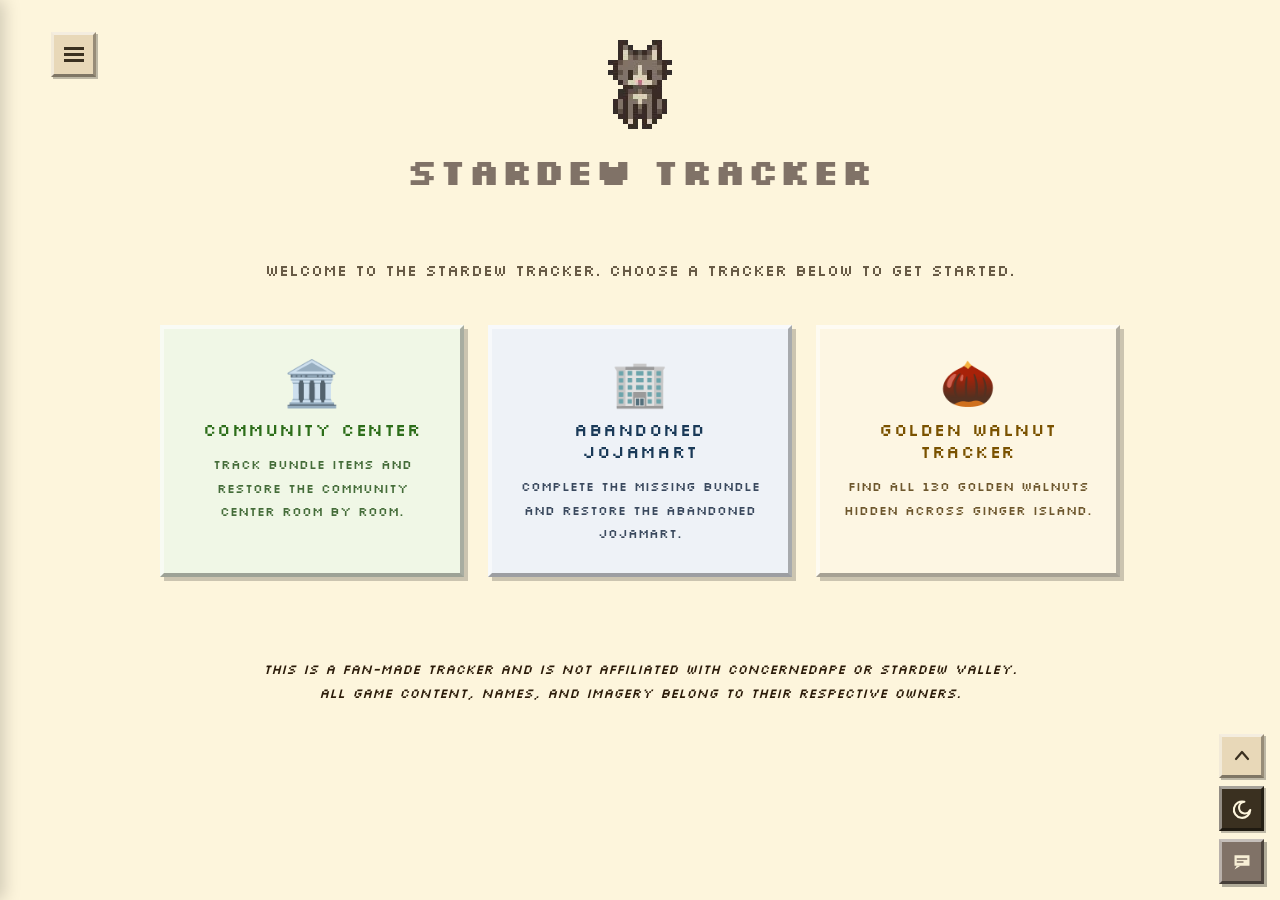
==== index.html @ 1d1f2069 "Add files via upload" ====
<!DOCTYPE html>
<html lang="en">
<head>
  <meta charset="UTF-8">
  <link rel="stylesheet" href="styles.css">
  <meta name="viewport" content="width=device-width, initial-scale=1.0">
  <title>Stardew Valley Community Center Bundle Checklist | Fan-made</title>
  <meta name="description" content="An interactive Stardew Valley Community Center restoration bundle checklist. Check off items, filter by season, search bundles and rooms, and track your progress toward restoring the Community Center. Your progress is automatically saved in your browser so you can pick up right where you left off.">
  <meta name="keywords" content="Stardew Valley, Community Center, bundle tracker, checklist, bundles, items, spring, summer, fall, winter, fishing, crafts, pantry, boiler room, vault, bulletin board">
  <meta name="robots" content="index, follow">
  <meta name="theme-color" content="#fdf5dc">

  <!-- Canonical URL -->
  <link rel="canonical" href="https://stardewtracker.com/">

  <!-- Favicons: ICO for browser tabs, PNG for Google Search -->
  <link rel="icon" type="image/x-icon" href="favicon.ico">
  <link rel="icon" type="image/png" sizes="192x192" href="favicon.png">
  <link rel="apple-touch-icon" sizes="180x180" href="favicon.png">

  <!-- Open Graph -->
  <meta property="og:type" content="website">
  <meta property="og:url" content="https://stardewtracker.com/">
  <meta property="og:site_name" content="Stardew Tracker">
  <meta property="og:locale" content="en_US">
  <meta property="og:title" content="Stardew Valley Community Center Bundle Checklist | Fan-made">
  <meta property="og:description" content="An interactive bundle checklist to help you restore the Community Center in Stardew Valley. Filter by season, search items, and track your progress.">
  <meta property="og:image" content="https://stardewtracker.com/og-image.png">
  <meta property="og:image:type" content="image/png">
  <meta property="og:image:width" content="1200">
  <meta property="og:image:height" content="630">

  <!-- Twitter/X Card -->
  <meta name="twitter:card" content="summary_large_image">
  <meta name="twitter:title" content="Stardew Valley Community Center Bundle Checklist | Fan-made">
  <meta name="twitter:description" content="An interactive bundle checklist to help you restore the Community Center in Stardew Valley. Filter by season, search items, and track your progress.">
  <meta name="twitter:image" content="https://stardewtracker.com/og-image.png">
<link href="https://fonts.googleapis.com/css2?family=Silkscreen:wght@400;700&family=VT323&display=swap" rel="stylesheet">

</head>
<body>

<header>
  <div class="header-top">
    <button id="hamburger-btn" class="hamburger-btn">
      <svg width="20" height="16" viewBox="0 0 20 16" xmlns="http://www.w3.org/2000/svg" shape-rendering="crispEdges" style="position:relative;top:1px;"><rect x="0" y="0" width="20" height="3" fill="currentColor"/><rect x="0" y="6" width="20" height="3" fill="currentColor"/><rect x="0" y="12" width="20" height="3" fill="currentColor"/></svg>
    </button>
  </div>
  <div class="header-emblem"><img src="[data-uri]" alt="Cat" style="width:64px;height:auto;image-rendering:pixelated;"></div>
  <h1>Community Center Restoration Tracker</h1>
</header>

<div id="drawer-overlay" style="display:none;position:fixed;inset:0;background:rgba(0,0,0,0.35);z-index:400;"></div>
<div id="side-drawer" class="side-drawer" style="transform:translateX(-100%);">
  <div class="drawer-header">Trackers</div>
  <nav class="drawer-nav">
    <button class="drawer-nav-btn mode-home"   id="mode-btn-home">🏠 Home</button>
    <button class="drawer-nav-btn mode-cc"     id="mode-btn-cc">Community Center Restoration</button>
    <button class="drawer-nav-btn mode-joja"   id="mode-btn-joja">Abandoned Jojamart</button>
    <button class="drawer-nav-btn mode-walnut" id="mode-btn-walnut">Golden Walnut Tracker</button>
  </nav>
</div>

<div class="sticky-bar">
  <div class="sticky-bar-inner">
    <div class="season-filter-wrap">
      <div class="search-btn-wrap">
        <button class="season-btn search-toggle-btn" id="search-toggle-btn" data-tip="Search (Ctrl + F)"><span style="position:relative;top:1px;">🔍</span></button>
        <div class="search-popup" id="search-popup">
          <div style="position:relative;">
            <input class="search-input" id="search-input" type="text" placeholder="Search" autocomplete="off">
            <button class="search-clear" id="search-clear" data-tip="Esc">X</button>
            <div class="autocomplete-dropdown" id="autocomplete"></div>
          </div>
        </div>
      </div>
      <button class="season-btn spring" data-season="spring" data-tip="Spring"><span style="position:relative;top:1px;">🌸</span></button>
      <button class="season-btn summer" data-season="summer" data-tip="Summer"><span style="position:relative;top:1.5px;">☀️</span></button>
      <button class="season-btn fall"   data-season="fall"   data-tip="Fall"><span style="position:relative;top:1.5px;">🍂</span></button>
      <button class="season-btn winter" data-season="winter" data-tip="Winter"><span style="position:relative;top:2px;">❄️</span></button>
      <button class="season-btn rain"   data-season="rain"   data-tip="Rain Exclusive (Fish)"><span style="position:relative;top:3.5px;">🌧️</span><span style="position:relative;top:0px;">🐟</span></button>
      <button class="season-btn uncollected" data-season="uncollected" id="uncollected-btn" data-tip="Uncollected Items Only"><span style="position:relative;top:2px;">🚫</span></button>
      <div class="walnut-area-filters" id="walnut-area-filters" style="display:none;gap:0.6rem;align-items:center;">
        <button class="season-btn walnut-area-btn" data-area="walnut_general" data-tip="General (All Areas)">G</button>
        <button class="season-btn walnut-area-btn" data-area="walnut_east"    data-tip="Island East">E</button>
        <button class="season-btn walnut-area-btn" data-area="walnut_west"    data-tip="Island West">W</button>
        <button class="season-btn walnut-area-btn" data-area="walnut_north"   data-tip="Island North">N</button>
        <button class="season-btn walnut-area-btn" data-area="walnut_south"   data-tip="Island South">S</button>
      </div>
    </div>
    <div class="progress-inline">
      <span class="progress-text" id="overall-pct">0 / 0 (0%)</span>
      <button class="reset-btn" id="reset-btn"><img src="[data-uri]" style="width:100%;height:100%;object-fit:contain;display:block;image-rendering:pixelated;"></button>
    </div>
  </div>
</div>

<div class="search-results" id="search-results" style="margin-top:3.5rem"></div>

<div class="joja-banner" id="joja-banner"></div>

<div id="home-page" style="display:none; margin-top:3.5rem; padding: 0 0 2rem;">
  <div class="home-intro">Welcome to the Stardew Tracker. Choose a tracker below to get started.</div>
  <div class="home-cards">
    <button class="home-card mode-cc" id="home-btn-cc">
      <div class="home-card-icon">🏛️</div>
      <div class="home-card-title">Community Center</div>
      <div class="home-card-desc">Track bundle items and restore the Community Center room by room.</div>
    </button>
    <button class="home-card mode-joja" id="home-btn-joja">
      <div class="home-card-icon">🏢</div>
      <div class="home-card-title">Abandoned Jojamart</div>
      <div class="home-card-desc">Complete the missing bundle and restore the Abandoned Jojamart.</div>
    </button>
    <button class="home-card mode-walnut" id="home-btn-walnut">
      <div class="home-card-icon">🌰</div>
      <div class="home-card-title">Golden Walnut Tracker</div>
      <div class="home-card-desc">Find all 130 Golden Walnuts hidden across Ginger Island.</div>
    </button>
  </div>
</div>

<div class="rooms-grid" id="rooms-grid" style="margin-top:3.5rem"></div>


<div class="disclaimer" style="text-align:center; margin-top:3rem; padding: 0 1rem 1rem; font-family:'Silkscreen',monospace; font-size:0.85rem; font-style:italic; line-height:1.8;">
  This is a fan-made tracker and is not affiliated with ConcernedApe or Stardew Valley.<br>
  All game content, names, and imagery belong to their respective owners.
</div>

<div class="item-tooltip" id="item-tooltip">
  <div class="tooltip-name" id="tooltip-name"></div>
  <ul class="tooltip-sources" id="tooltip-sources"></ul>
</div>

<div class="item-tooltip" id="reset-tooltip" style="padding: 0.4rem 0.9rem;">
  <span style="font-family:'Silkscreen',monospace; font-size:1.1rem; font-weight:500; color:var(--body-color);">Reset Progress</span>
</div>

<div class="item-tooltip" id="darkmode-tooltip" style="padding: 0.4rem 0.9rem;">
  <span id="darkmode-tooltip-text" style="font-family:'Silkscreen',monospace; font-size:1.1rem; font-weight:500; color:var(--body-color);"></span>
</div>

<div class="item-tooltip" id="scroll-top-tooltip" style="padding: 0.4rem 0.9rem;">
  <span style="font-family:'Silkscreen',monospace; font-size:1.1rem; font-weight:500; color:var(--body-color);">Keyboard Shortcut:<br>Up Arrow</span>
</div>

<!-- Retro confirm modal -->
<div id="reset-modal" style="display:none;position:fixed;inset:0;z-index:1000;background:rgba(0,0,0,0.55);align-items:center;justify-content:center;">
  <div id="reset-modal-box" style="
    background:#fdf5dc;
    border-top:4px solid rgba(255,255,255,0.7);
    border-left:4px solid rgba(255,255,255,0.6);
    border-right:4px solid rgba(0,0,0,0.5);
    border-bottom:4px solid rgba(0,0,0,0.55);
    box-shadow:6px 6px 0 rgba(0,0,0,0.35);
    padding:1.5rem 2.5rem 1.5rem;
    max-width:360px;
    width:90%;
    text-align:center;
  ">
    <div style="font-family:'Silkscreen',monospace;font-size:1.1rem;color:#807267;margin-bottom:1.5rem;line-height:1.8;text-transform:uppercase;font-style:normal;">Reset all progress?<br>This cannot be undone.</div>
    <div style="display:flex;gap:1.5rem;justify-content:center;">
      <button id="reset-confirm-yes" style="
        font-family:'Silkscreen',monospace;font-size:1rem;text-transform:uppercase;
        padding:0.45rem 1.2rem;
        background:#c84040;color:#fff;
        border:none;
        border-top:3px solid rgba(255,255,255,0.5);
        border-left:3px solid rgba(255,255,255,0.4);
        border-right:3px solid rgba(0,0,0,0.4);
        border-bottom:3px solid rgba(0,0,0,0.45);
        box-shadow:2px 2px 0 rgba(0,0,0,0.3);
        cursor:pointer;
      ">YES</button>
      <button id="reset-confirm-no" style="
        font-family:'Silkscreen',monospace;font-size:1rem;text-transform:uppercase;
        padding:0.45rem 1.2rem;
        background:#e8d8b8;color:#807267;
        border:none;
        border-top:3px solid rgba(255,255,255,0.55);
        border-left:3px solid rgba(255,255,255,0.45);
        border-right:3px solid rgba(0,0,0,0.35);
        border-bottom:3px solid rgba(0,0,0,0.4);
        box-shadow:2px 2px 0 rgba(0,0,0,0.25);
        cursor:pointer;
      ">NO</button>
    </div>
  </div>
</div>
<script>
const DATA = [
  {
    id: "crafts", name: "Crafts Room", icon: "🪵", subtitle: "Bridge, Greenhouse & more",
    reward: "Bridge Repair", cssClass: "room-craft",
    bundles: [
      { name: "Spring Foraging Bundle", reward: "Spring Seeds (30)", items: [
        { name: "Daffodil" }, { name: "Dandelion" }, { name: "Leek" }, { name: "Wild Horseradish" }
      ]},
      { name: "Summer Foraging Bundle", reward: "Summer Seeds (30)", items: [
        { name: "Grape" }, { name: "Spice Berry" }, { name: "Sweet Pea" }
      ]},
      { name: "Fall Foraging Bundle", reward: "Fall Seeds (30)", items: [
        { name: "Common Mushroom" }, { name: "Wild Plum" }, { name: "Hazelnut" }, { name: "Blackberry" }
      ]},
      { name: "Winter Foraging Bundle", reward: "Winter Seeds (30)", items: [
        { name: "Winter Root" }, { name: "Crystal Fruit" }, { name: "Snow Yam" }, { name: "Crocus" }
      ]},
      { name: "Construction Bundle", reward: "Charcoal Kiln (1)", items: [
        { name: "Wood ×99" }, { name: "Wood ×99" }, { name: "Stone ×99" }, { name: "Hardwood ×10" }
      ]},
      { name: "Exotic Foraging Bundle", required: 5, reward: "Autumn's Bounty (5)", items: [
        { name: "Coconut" }, { name: "Cactus Fruit" }, { name: "Cave Carrot" },
        { name: "Red Mushroom" }, { name: "Purple Mushroom" }, { name: "Maple Syrup" },
        { name: "Oak Resin" }, { name: "Pine Tar" }, { name: "Morel" }
      ]}
    ]
  },
  {
    id: "pantry", name: "The Pantry", icon: "🌾", subtitle: "Crafts Room rewards unlock",
    reward: "Greenhouse Restored", cssClass: "room-pantry",
    bundles: [
      { name: "Spring Crops Bundle", reward: "Speed-Gro (20)", items: [
        { name: "Parsnip" }, { name: "Green Bean" }, { name: "Cauliflower" }, { name: "Potato" }
      ]},
      { name: "Summer Crops Bundle", reward: "Quality Sprinkler (1)", items: [
        { name: "Tomato" }, { name: "Hot Pepper" }, { name: "Blueberry" }, { name: "Melon" }
      ]},
      { name: "Fall Crops Bundle", reward: "Bee House (1)", items: [
        { name: "Corn" }, { name: "Eggplant" }, { name: "Pumpkin" }, { name: "Yam" }
      ]},
      { name: "Quality Crops Bundle", required: 3, reward: "Preserves Jar (1)", items: [
        { name: "Parsnip (gold quality) ×5" }, { name: "Melon (gold quality) ×5" },
        { name: "Pumpkin (gold quality) ×5" }, { name: "Corn (gold quality) ×5" }
      ]},
      { name: "Animal Bundle", required: 5, reward: "Cheese Press (1)", items: [
        { name: "Large Milk" }, { name: "Large Brown Egg" }, { name: "Large White Egg" },
        { name: "Large Goat Milk" }, { name: "Wool" }, { name: "Duck Egg" }
      ]},
      { name: "Artisan Bundle", required: 6, reward: "Keg (1)", items: [
        { name: "Truffle Oil" }, { name: "Cloth" }, { name: "Goat Cheese" },
        { name: "Cheese" }, { name: "Honey" }, { name: "Jelly" },
        { name: "Apple" }, { name: "Apricot" }, { name: "Orange" },
        { name: "Peach" }, { name: "Pomegranate" }, { name: "Cherry" }
      ]}
    ]
  },
  {
    id: "fish", name: "Fish Tank", icon: "🐟", subtitle: "Repairs & fishing perks",
    reward: "Glittering Boulder Removed", cssClass: "room-fish",
    bundles: [
      { name: "River Fish Bundle", reward: "Deluxe Bait (30)", items: [
        { name: "Sunfish" }, { name: "Catfish" },
        { name: "Shad" }, { name: "Tiger Trout" }
      ]},
      { name: "Lake Fish Bundle", reward: "Dressed Spinner (1)", items: [
        { name: "Largemouth Bass" }, { name: "Carp" }, { name: "Bullhead" }, { name: "Sturgeon" }
      ]},
      { name: "Ocean Fish Bundle", reward: "Warp Totem: Beach (5)", items: [
        { name: "Sardine" }, { name: "Tuna" },
        { name: "Red Snapper" }, { name: "Tilapia" }
      ]},
      { name: "Night Fishing Bundle", reward: "Glow Ring (1)", items: [
        { name: "Walleye" }, { name: "Bream" }, { name: "Eel" }
      ]},
      { name: "Crab Pot Bundle", required: 5, reward: "Crab Pot (3)", items: [
        { name: "Lobster" }, { name: "Crayfish" }, { name: "Crab" },
        { name: "Cockle" }, { name: "Mussel" }, { name: "Shrimp" },
        { name: "Snail" }, { name: "Periwinkle" }, { name: "Oyster" }, { name: "Clam" }
      ]},
      { name: "Specialty Fish Bundle", reward: "Dish O' The Sea (5)", items: [
        { name: "Pufferfish" }, { name: "Ghostfish" }, { name: "Sandfish" }, { name: "Woodskip" }
      ]}
    ]
  },
  {
    id: "boiler", name: "Boiler Room", icon: "🪣", subtitle: "Mine cart & furnace rewards",
    reward: "Minecarts Repaired", cssClass: "room-boiler",
    bundles: [
      { name: "Blacksmith's Bundle", reward: "Furnace (1)", items: [
        { name: "Copper Bar" }, { name: "Iron Bar" }, { name: "Gold Bar" }
      ]},
      { name: "Geologist's Bundle", reward: "Omni Geode (5)", items: [
        { name: "Quartz" }, { name: "Earth Crystal" }, { name: "Frozen Tear" }, { name: "Fire Quartz" }
      ]},
      { name: "Adventurer's Bundle", required: 2, reward: "Small Magnet Ring (1)", items: [
        { name: "Slime ×99" }, { name: "Bat Wing ×10" }, { name: "Solar Essence" }, { name: "Void Essence" }
      ]}
    ]
  },
  {
    id: "bulletin", name: "Bulletin Board", icon: "📋", subtitle: "Friendship & heart events",
    reward: "Friendship +2 Hearts", cssClass: "room-bulletin",
    bundles: [
      { name: "Chef's Bundle", reward: "Pink Cake (3)", items: [
        { name: "Maple Syrup" }, { name: "Fiddlehead Fern" }, { name: "Truffle" },
        { name: "Poppy" }, { name: "Maki Roll" }, { name: "Fried Egg" }
      ]},
      { name: "Dye Bundle", reward: "Seed Maker (1)", items: [
        { name: "Red Mushroom" }, { name: "Sea Urchin" }, { name: "Sunflower" },
        { name: "Duck Feather" }, { name: "Aquamarine" }, { name: "Red Cabbage" }
      ]},
      { name: "Field Research Bundle", reward: "Recycling Machine (1)", items: [
        { name: "Purple Mushroom" }, { name: "Nautilus Shell" }, { name: "Chub" }, { name: "Frozen Geode" }
      ]},
      { name: "Fodder Bundle", reward: "Heater (1)", items: [
        { name: "Wheat ×10" }, { name: "Hay ×10" }, { name: "Apple ×3" }
      ]},
      { name: "Enchanter's Bundle", reward: "Gold Bar (5)", items: [
        { name: "Oak Resin" }, { name: "Wine" }, { name: "Rabbit's Foot" }, { name: "Pomegranate" }
      ]}
    ]
  },
  {
    id: "vault", name: "The Vault", icon: "🔐", subtitle: "Bus to Calico Desert",
    reward: "Bus Repaired", cssClass: "room-vault",
    bundles: [
      { name: "2,500g Bundle", reward: "Chocolate Cake (3)", items: [{ name: "2,500g" }] },
      { name: "5,000g Bundle", reward: "Quality Fertilizer (30)", items: [{ name: "5,000g" }] },
      { name: "10,000g Bundle", reward: "Lightning Rod (1)", items: [{ name: "10,000g" }] },
      { name: "25,000g Bundle", reward: "Crystalarium (1)", items: [{ name: "25,000g" }] }
    ]
  }
];

const JOJA_DATA = [
  {
    id: "joja_missing", name: "The Missing Bundle", icon: "🏭",
    reward: "Movie Theater", cssClass: "room-joja",
    bundles: [
      { name: "The Missing Bundle", reward: "Movie Theater", required: 5, items: [
        { name: "Wine (silver quality+)" },
        { name: "Dinosaur Mayonnaise" },
        { name: "Prismatic Shard" },
        { name: "Ancient Fruit ×5 (gold quality)" },
        { name: "Void Salmon (gold or iridium quality)" },
        { name: "Caviar" }
      ]}
    ]
  }
];

const WALNUT_DATA = [
  {
    id: "walnut_general", name: "General (All Areas)", icon: "🌴", reward: "6 Walnuts", cssClass: "room-walnut",
    bundles: [{ name: "General", reward: "", items: [
      { name: "Take any Golden Coconut you find on Ginger Island to Clint at the Blacksmith. The first one he opens is guaranteed to give you a Golden Walnut ×1",count: 1, img: "generalimages/Walnutclintgoldcoconut.png" },
      { name: "Fishing anywhere on Ginger Island ×5 (15% chance per cast)",count: 5, progress: 0, img: "generalimages/Walnutgingerislandfishing.png" }
    ]}]
  },
  {
    id: "walnut_east", name: "Island East", icon: "🦜", reward: "11 Walnuts", cssClass: "room-walnut",
    bundles: [{ name: "Island East", reward: "", items: [
      { name: "Bush on jungle path to Leo's hut ×1",count: 1, img: "eastimages/Walnuteastislandpath.png" },
      { name: "Place a Banana on the altar by Leo's hut staircase — a gorilla will reward you with 3 walnuts. Banana saplings can be purchased from the Island Trader for 5 Dragon Teeth ×3",count: 3, img: "eastimages/Banana_Shrine.png" },
      { name: "Hit the tree inside Leo's hut with an axe ×1",count: 1, img: "eastimages/Walnuteastleohut.png" },
      { name: "Hidden passage east of Leo's stairs → south of Gem Bird Shrine ×1",count: 1, img: "eastimages/Walnuteasthiddenshrine.png" },
      { name: "Complete the Gem Birds puzzle: on rainy days, a Gem Bird appears in one random region of the island (north, south, east, or west). Approach it to make it fly away and drop a gemstone, then place the gem on a pedestal ×5",count: 5, img: "eastimages/Walnutgembirdshrine.png" }
    ]}]
  },
  {
    id: "walnut_west", name: "Island West", icon: "🏝️", reward: "52 Walnuts", cssClass: "room-walnut",
    bundles: [{ name: "Island West", reward: "", items: [
      { name: "Harvest crops on Ginger Island farm ×5 (5% chance each)",count: 5, progress: 0, img: "westimages/Walnut_Harvest.png" },
      { name: "After repairing the farmhouse, talk to the Gourmand Frog, who asks you to grow a Melon, Wheat, and Garlic in order. Leave each crop unharvested when mature and talk to the frog to collect 5 golden walnuts per crop. Seeds are available at Pierre's General Store: melon (summer), wheat (summer/fall), garlic (spring) ×15",count: 15, progress: 0, step: 5, img: "westimages/Walnutkribbitoutside.png" },
      { name: "Journal Scrap #6 — dig at curved palm tree southeast corner of beach ×1",count: 1, img: "westimages/Walnutlocation_Beach_curve.png" },
      { name: "Mine Mussel Nodes ×5 (10% chance each)",count: 5, progress: 0, img: "westimages/Musselfarming.png" },
      { name: "Walnut inside the shipwreck (southwest beach, hidden path) ×1",count: 1, img: "westimages/Shipwreckindoor.png" },
      { name: "Go to the beach southeast of Birdie's hut. Block three of the four mole holes with placeable objects, then whack the mole with your Axe, Pickaxe, or Watering Can. Alternatively, just use an upgraded Watering Can to hit it without blocking the holes ×1",count: 1, img: "westimages/Whackamole.png" },
      { name: "Dig center of blue starfish triangle on farm beach ×1",count: 1, img: "westimages/Walnutfarmbeachlocation1.png" },
      { name: "Dig center of starfish diamond near tide pools ×1",count: 1, img: "westimages/Walnutlocation4starfish.png" },
      { name: "Dig the X marked in the sand in the tide pools ×1",count: 1, img: "westimages/WalnutlocationX.png" },
      { name: "Dig center of diamond of indents near the ocean ×1",count: 1, img: "westimages/Walnutwestbeachcircle.png" },
      { name: "Behind coconut tree by the pond west of farm ×1",count: 1, img: "westimages/Walnutwestbypond.png" },
      { name: "Complete The Pirate's Wife quest ×5",count: 5, img: "westimages/Walnutquestbirdie.png" },
      { name: "Journal Scrap #4 — dig north of Birdie's hut ×1",count: 1, img: "westimages/Walnutlocation_Birdienorth.png" },
      { name: "Bush bottom-right near cliff, walking up western coast ×1",count: 1, img: "westimages/Walnutoutsideqi.png" },
      { name: "Bush past Qi's Walnut Room through ocean water ×1",count: 1, img: "westimages/Walnutwestpathqiroom.png" },
      { name: "Kill Tiger Slimes in Tiger Slime Grove ×1",count: 1, img: "westimages/Walnutslime_grove.png" },
      { name: "Behind mahogany tree in Tiger Slime Grove ×1",count: 1, img: "westimages/Walnutwesttigergrovehidden.png" },
      { name: "Dig center of circle of grass in Tiger Slime Grove ×1",count: 1, img: "westimages/Walnutwestcircleofgrass.png" },
      { name: "Bush hidden by southern wall, west of farm Parrot Express ×1",count: 1, img: "westimages/Wanutwestexplorehidden.png" },
      { name: "Simon Says puzzle in cave north of Tiger Slime Grove ×3",count: 3, img: "westimages/Walnutroutetosimonsays.png" },
      { name: "Bush at end of cliff path east of Tiger Slime Grove ×1",count: 1, img: "westimages/Walnutwestaroundthecliff.png" },
      { name: "Dig center of diamond-shaped pebbles east of farm Parrot Express ×1",count: 1, img: "westimages/Walnutwestpebblecircle.png" },
      { name: "Bush at end of hidden path east of farm Parrot Express ×1",count: 1, img: "westimages/Walnutwesthiddenpath.png" },
      { name: "Bush south of farm Parrot Express, overlooking farmhouse ×1",count: 1, img: "westimages/Walnutwestoverlookingfarm.png" }
    ]}]
  },
  {
    id: "walnut_north", name: "Island North", icon: "🌋", reward: "49 Walnuts", cssClass: "room-walnut",
    bundles: [{ name: "Island North", reward: "", items: [
      { name: "Dig center of stone circle at North entrance (west) ×1",count: 1, img: "northimages/Walnutnorthcircle1sized.png" },
      { name: "Hidden passage west at North entrance → grove with walnut bush ×1",count: 1, img: "northimages/Walnutnorthhiddengrove.png" },
      { name: "Dig center of circle of flowers NE of North entrance ×1",count: 1, img: "northimages/Walnutnorthflowercircle.png" },
      { name: "Dig center of stone circle in second grassy area (east) ×1",count: 1, img: "northimages/Walnutnorthcircle2.png" },
      { name: "Dig unusual sand texture southeast of Island Field Office ×1",count: 1, img: "northimages/Walnutnorthweirdsoil.png" },
      { name: "Dig center of stone circle up north steps of dig site ×1",count: 1, img: "northimages/WalnutNorthIslandDigsiteRamp.png" },
      { name: "Walnut plant west across bridge from north dig site steps ×1",count: 1, img: "northimages/Walnutdigsiteleft.png" },
      { name: "Hidden passage east of dig site → two walnut plants ×2",count: 2, img: "northimages/Walnutnorthdigsiteright.png" },
      { name: "Island Field Office — complete Large Animal collection ×6", count: 6, img: "northimages/Island_Field_Office.png", subChecks: ["Fossilized Leg ×1", "Fossilized Leg ×1", "Fossilized Ribs ×1", "Fossilized Skull ×1", "Fossilized Spine ×1", "Fossilized Tail ×1"] },
      { name: "Island Field Office — complete Snake collection ×3",count: 3, img: "northimages/Island_Field_Office.png", subChecks: ["Snake Skull ×1", "Snake Vertebrae ×1", "Snake Vertebrae ×1"] },
      { name: "Island Field Office — donate Mummified Frog ×1",count: 1, img: "northimages/Island_Field_Office.png" },
      { name: "Island Field Office — donate Mummified Bat ×1",count: 1, img: "northimages/Island_Field_Office.png" },
      { name: "Island Field Office — Purple Flowers survey (answer: 22) ×1",count: 1, img: "northimages/Island_Field_Office.png" },
      { name: "Island Field Office — Purple Starfish survey (answer: 18) ×1",count: 1, img: "northimages/Island_Field_Office.png" },
      { name: "Walnut plant hidden by tree southeast of Volcano Dungeon entrance ×1",count: 1, img: "northimages/Walnutnorthbehidntreevolcano.png" },
      { name: "Dig sand circled by two bushes and arc of stones east of Volcano ×1",count: 1, img: "northimages/Walnutnorthvolcanonook.png" },
      { name: "Knock walnut from curved tree northeast of Volcano with slingshot ×1",count: 1, img: "northimages/Walnutnorthonatree.png" },
      { name: "Journal Scrap #10 — dig inside loop of curved palm tree southwest of Volcano ×1",count: 1, img: "northimages/Walnutjournal10.png" },
      { name: "Dig center of stone circle at extreme northwest of map ×1",count: 1, img: "northimages/Walnutnorthcircle3.png" },
      { name: "Hidden passage west of volcano northwest → secluded walnut bush ×1",count: 1, img: "northimages/1200px-Walnuttopleftvolcano.png" },
      { name: "At the Volcano Dungeon entrance, use a Watering Can to make a path west, then south to the landing. Exit south into the area with two bushes. ×2",count: 2, img: "northimages/Walnutdownrivervolcano.png" },
      { name: "Volcano Dungeon — breaking rocks ×5",count: 5, progress: 0, img: "northimages/Walnuthuntingmonsters.png" },
      { name: "Volcano Dungeon — killing enemies ×5",count: 5, progress: 0, img: "northimages/Walnuthuntingmonsters.png" },
      { name: "Volcano Dungeon — breaking metal crates ×5",count: 5, progress: 0, img: "northimages/Walnuthuntingmonsters.png" },
      { name: "Volcano Dungeon — open common chest ×1",count: 1, img: "northimages/Walnuthuntingmonsters.png" },
      { name: "Volcano Dungeon — open rare chest ×1",count: 1, img: "northimages/Walnuthuntingmonsters.png" },
      { name: "Walnut plants at Forge entrance & exit ×2",count: 2, img: "northimages/Walnutforge.png" }
    ]}]
  },
  {
    id: "walnut_south", name: "Island South", icon: "🏖️", reward: "12 Walnuts", cssClass: "room-walnut",
    bundles: [{ name: "Island South", reward: "", items: [
      { name: "Hidden passage behind tree at North stairs → upper cliff walnut bush ×1",count: 1, img: "southimages/Walnuthiddennorthsouthpassage.png" },
      { name: "Fish in the starfish-shaped tide pool in Island southeast (first catch) ×1",count: 1, img: "southimages/Walnutstarfishtidepool.png" },
      { name: "Dig center of diamond of yellow starfish in Island southeast ×1",count: 1, img: "southimages/Walnutsouthyellowstarfish.png" },
      { name: "Mermaid Puzzle: Rainy days only. Place flute blocks on the bottom tile of each of the 5 stones, and tune them with 1, 10, 8, 4, and 6 clicks from left to right, then run past them from left to right in sequence to play the song ×5",count: 5, img: "southimages/Ginger_Island_Mermaid.png" },
      { name: "Win darts at Pirate Cove (non-rainy night, after 8pm, even day) ×3",count: 3,progress: 0, img: "southimages/Walnutpiratescovedarts.png" },
      { name: "Dig exposed sand patch among barrels east of water in Pirate Cove ×1",count: 1, img: "southimages/Walnutsouthpiratecove.png" }
    ]}]
  }
];

// ── Mode (CC vs Joja vs Walnut) ─────────────────────────────────────
let currentMode = localStorage.getItem('sdv_mode') || 'home';
function getActiveData() {
  if (currentMode === 'joja') return JOJA_DATA;
  if (currentMode === 'walnut') return WALNUT_DATA;
  return DATA;
}
function saveMode() { localStorage.setItem('sdv_mode', currentMode); }
function stateKey() {
  if (currentMode === 'joja') return 'sdv_joja_state';
  if (currentMode === 'walnut') return 'sdv_walnut_state';
  return 'sdv_cc_state';
}
function loadState() { return JSON.parse(localStorage.getItem(stateKey()) || '{}'); }

// State
let state = loadState();
let filterUncollected = false;
let seasonFilter = null; // null = no filter, or 'spring'/'summer'/'fall'/'winter'
let rainFilter = false;
let walnutAreaFilter = null; // null = show all, or room id like 'walnut_north'

const RAIN_FISH = new Set(["Catfish", "Shad", "Red Snapper", "Walleye", "Eel"]);

const ITEM_SEASONS = {
  "Wild Horseradish": ["spring"],
  "Daffodil": ["spring"],
  "Leek": ["spring"],
  "Dandelion": ["spring"],
  "Grape": ["summer","fall"],
  "Spice Berry": ["summer"],
  "Sweet Pea": ["summer"],
  "Common Mushroom": ["fall"],
  "Wild Plum": ["fall"],
  "Hazelnut": ["fall"],
  "Blackberry": ["fall"],
  "Winter Root": ["winter"],
  "Crystal Fruit": ["winter"],
  "Snow Yam": ["winter"],
  "Crocus": ["winter"],
  "Wood": ["spring","summer","fall","winter"],
  "Stone": ["spring","summer","fall","winter"],
  "Hardwood": ["spring","summer","fall","winter"],
  "Coconut": ["spring","summer","fall","winter"],
  "Cactus Fruit": ["spring","summer","fall","winter"],
  "Cave Carrot": ["spring","summer","fall","winter"],
  "Red Mushroom": ["spring","summer","fall","winter"],
  "Purple Mushroom": ["spring","summer","fall","winter"],
  "Maple Syrup": ["spring","summer","fall","winter"],
  "Oak Resin": ["spring","summer","fall","winter"],
  "Pine Tar": ["spring","summer","fall","winter"],
  "Morel": ["spring"],
  "Parsnip": ["spring"],
  "Green Bean": ["spring"],
  "Cauliflower": ["spring"],
  "Potato": ["spring"],
  "Tomato": ["summer"],
  "Hot Pepper": ["summer"],
  "Blueberry": ["summer"],
  "Melon": ["summer"],
  "Corn": ["summer","fall"],
  "Eggplant": ["fall"],
  "Pumpkin": ["fall"],
  "Yam": ["fall"],
  "Large Milk": ["spring","summer","fall","winter"],
  "Large Brown Egg": ["spring","summer","fall","winter"],
  "Large White Egg": ["spring","summer","fall","winter"],
  "Wool": ["spring","summer","fall","winter"],
  "Duck Egg": ["spring","summer","fall","winter"],
  "Truffle Oil": ["spring","summer","fall","winter"],
  "Cloth": ["spring","summer","fall","winter"],
  "Goat Cheese": ["spring","summer","fall","winter"],
  "Cheese": ["spring","summer","fall","winter"],
  "Honey": ["spring","summer","fall","winter"],
  "Jelly": ["spring","summer","fall","winter"],
  "Apple": ["fall"],
  "Apricot": ["spring"],
  "Orange": ["summer"],
  "Peach": ["summer"],
  "Pomegranate": ["fall"],
  "Cherry": ["spring"],
  "Sunfish": ["spring","summer"],
  "Catfish": ["spring","summer","fall"],
  "Shad": ["spring","summer","fall"],
  "Tiger Trout": ["fall","winter"],
  "Largemouth Bass": ["spring","summer","fall","winter"],
  "Carp": ["spring","summer","fall","winter"],
  "Bullhead": ["spring","summer","fall","winter"],
  "Sturgeon": ["summer","winter"],
  "Sardine": ["spring","fall","winter"],
  "Tuna": ["summer","winter"],
  "Red Snapper": ["summer","fall"],
  "Tilapia": ["summer","fall"],
  "Walleye": ["fall","winter"],
  "Bream": ["spring","summer","fall","winter"],
  "Eel": ["spring","fall"],
  "Lobster": ["spring","summer","fall","winter"],
  "Crayfish": ["spring","summer","fall","winter"],
  "Crab": ["spring","summer","fall","winter"],
  "Cockle": ["spring","summer","fall","winter"],
  "Mussel": ["spring","summer","fall","winter"],
  "Shrimp": ["spring","summer","fall","winter"],
  "Snail": ["spring","summer","fall","winter"],
  "Periwinkle": ["spring","summer","fall","winter"],
  "Oyster": ["spring","summer","fall","winter"],
  "Clam": ["spring","summer","fall","winter"],
  "Pufferfish": ["summer"],
  "Ghostfish": ["spring","summer","fall","winter"],
  "Sandfish": ["spring","summer","fall","winter"],
  "Woodskip": ["spring","summer","fall","winter"],
  "Copper Bar": ["spring","summer","fall","winter"],
  "Iron Bar": ["spring","summer","fall","winter"],
  "Gold Bar": ["spring","summer","fall","winter"],
  "Quartz": ["spring","summer","fall","winter"],
  "Earth Crystal": ["spring","summer","fall","winter"],
  "Frozen Tear": ["spring","summer","fall","winter"],
  "Fire Quartz": ["spring","summer","fall","winter"],
  "Slime": ["spring","summer","fall","winter"],
  "Bat Wing": ["spring","summer","fall","winter"],
  "Solar Essence": ["spring","summer","fall","winter"],
  "Void Essence": ["spring","summer","fall","winter"],
  "Fiddlehead Fern": ["summer"],
  "Poppy": ["summer"],
  "Maki Roll": ["spring","summer","fall","winter"],
  "Fried Egg": ["spring","summer","fall","winter"],
  "Sea Urchin": ["spring","summer","fall","winter"],
  "Sunflower": ["summer","fall"],
  "Duck Feather": ["spring","summer","fall","winter"],
  "Aquamarine": ["spring","summer","fall","winter"],
  "Red Cabbage": ["summer"],
  "Nautilus Shell": ["winter"],
  "Chub": ["spring","summer","fall","winter"],
  "Frozen Geode": ["spring","summer","fall","winter"],
  "Wheat": ["summer","fall"],
  "Hay": ["spring","summer","fall","winter"],
  "Wine": ["spring","summer","fall","winter"],
  "Rabbit's Foot": ["spring","summer","fall","winter"]
};

function save() { localStorage.setItem(stateKey(), JSON.stringify(state)); }

function itemMatchesSeason(itemName) {
  const base = itemName.replace(/\s*\(gold quality\)/i, '').replace(/\s*×\d+$/, '').trim();

  // Rain filter: only show rain-only fish
  if (rainFilter && !RAIN_FISH.has(base)) return false;

  // Season filter
  if (seasonFilter) {
    const seasons = ITEM_SEASONS[base];
    if (seasons && !seasons.includes(seasonFilter)) return false;
  }

  return true;
}

function getKey(roomId, bundleIdx, itemIdx) {
  return `${roomId}_${bundleIdx}_${itemIdx}`;
}

function isChecked(roomId, bundleIdx, itemIdx) {
  return !!state[getKey(roomId, bundleIdx, itemIdx)];
}

function toggle(roomId, bundleIdx, itemIdx) {
  const k = getKey(roomId, bundleIdx, itemIdx);
  state[k] = !state[k];
  save();
  render();
}

function getBundleProgress(room, bundleIdx) {
  const bundle = room.bundles[bundleIdx];
  const items = bundle.items;
  const isWalnut = currentMode === 'walnut';
  let done = 0, total = 0;
  items.forEach((item, i) => {

  const worth = (isWalnut && item.count) ? item.count : 1;
  total += worth;

  if (item.progress !== undefined) {
    const pk = `progress_${room.id}_${bundleIdx}_${i}`;
    const sp = state[pk] !== undefined ? state[pk] : (item.progress || 0);

    // Count actual progress toward totals
    done += Math.min(sp, worth);

  } else {
    const itemDone = isChecked(room.id, bundleIdx, i);
    if (itemDone) done += worth;
  }
});
  const required = bundle.required || total;
  const effectiveDone = Math.min(done, required);
  return { done: effectiveDone, total: required, complete: effectiveDone >= required };
}

function getRoomProgress(room) {
  let done = 0, total = 0;
  let allBundlesComplete = true;
  room.bundles.forEach((_, bi) => {
    const p = getBundleProgress(room, bi);
    done += p.done; total += p.total;
    if (!p.complete) allBundlesComplete = false;
  });
  return { done, total, complete: allBundlesComplete };
}

function getAllProgress() {
  let done = 0, total = 0;
  getActiveData().forEach(room => {
    const p = getRoomProgress(room);
    done += p.done; total += p.total;
  });
  return { done, total };
}

function render() {
  const grid = document.getElementById('rooms-grid');
  grid.innerHTML = '';
  const isJoja   = currentMode === 'joja';
  const isSingle = currentMode === 'joja' || currentMode === 'walnut';

  getActiveData().forEach(room => {
    // When rain filter is on, only show the fish tank (CC mode only)
    if (!isSingle && rainFilter && room.id !== 'fish') return;

    // Walnut area filter
    if (currentMode === 'walnut' && walnutAreaFilter && room.id !== walnutAreaFilter) return;

    const rp = getRoomProgress(room);
    const card = document.createElement('div');
    card.className = `room-card ${room.cssClass}${rp.complete ? ' complete' : ''}`;

    // Reorder bundles: fill left column top-to-bottom, then right column
    const allBundles = room.bundles.map((bundle, bi) => ({ bundle, bi }));
    const mid = Math.ceil(allBundles.length / 2);
    const leftCol = allBundles.slice(0, mid);
    const rightCol = allBundles.slice(mid);
    const reordered = [];
    for (let i = 0; i < mid; i++) {
      if (leftCol[i])  reordered.push(leftCol[i]);
      if (rightCol[i]) reordered.push(rightCol[i]);
    }

    const bundlesHtml = reordered.map(({ bundle, bi }) => {
      const bp = getBundleProgress(room, bi);

      // In filter mode, skip bundles that are already complete
      if (filterUncollected && bp.complete) return '';

      // When rain filter is on, skip bundles with no rain fish
      const RAIN_SKIP_BUNDLES = new Set(["Lake Fish Bundle", "Crab Pot Bundle", "Specialty Fish Bundle"]);
      if (!isSingle && rainFilter && RAIN_SKIP_BUNDLES.has(bundle.name)) return '';

      // Skip bundle if no items match the season filter
      if (!isSingle && seasonFilter && !bundle.items.some(item => itemMatchesSeason(item.name))) return '';

      const bundleRequired = bundle.required || bundle.items.length;
      const bundleDoneCount = bundle.items.filter((item, i) => {
        if (item.progress !== undefined) {
          const pk = `progress_${room.id}_${bi}_${i}`;
          const sp = state[pk] !== undefined ? state[pk] : (item.progress || 0);
          return sp >= item.count;
        }
        return isChecked(room.id, bi, i);
      }).length;
      const bundleSatisfied = bundleDoneCount >= bundleRequired;
      const itemsHtml = bundle.items.map((item, ii) => {
        const progressKey = `progress_${room.id}_${bi}_${ii}`;
        const savedProgress = state[progressKey] !== undefined ? state[progressKey] : (item.progress || 0);
        const checked = item.progress !== undefined ? savedProgress >= item.count : isChecked(room.id, bi, ii);
        if (filterUncollected && checked) return '';
        if (!isSingle && !itemMatchesSeason(item.name)) return '';
        const surplus = !checked && bundleSatisfied;
        const isWalnutMode = currentMode === 'walnut';
        const displayName = isWalnutMode ? item.name.replace(/\s*×\d+[^,)]*$/, '').trim() : item.name;
        const countVal = isWalnutMode && item.count ? item.count : null;

        // Sub-checkboxes (e.g. snake collection)
        let subChecksHtml = '';
        if (isWalnutMode && item.subChecks) {
          subChecksHtml = `<span class="sub-checks-wrap${item.subChecks.length <= 3 ? ' sub-checks-wrap--spacious' : ''}">${item.subChecks.map((label, sci) => {
            const sk = `subchecks_${room.id}_${bi}_${ii}_${sci}`;
            const isSubChecked = !!state[sk];
            return `<label class="sub-check-label" onclick="event.stopPropagation()"><input type="checkbox" class="sub-check-input" data-room="${room.id}" data-bundle="${bi}" data-item="${ii}" data-sci="${sci}" data-sub-key="${sk}"${isSubChecked ? ' checked' : ''}><span class="sub-check-name">${label}</span></label>`;
          }).join('')}</span>`;
        }

        const rightGroup = (subChecksHtml || (isWalnutMode && countVal !== null) || (isWalnutMode && item.progress !== undefined))
          ? `<span class="item-right-group">
              ${subChecksHtml}
              ${isWalnutMode && item.progress !== undefined ? `<span class="walnut-progress-wrap"><button type="button" class="walnut-progress-up" data-progress-key="${progressKey}" data-max="${item.count}" data-step="${item.step || 1}">▲</button><input type="number" class="walnut-progress-input" min="0" max="${item.count}" value="${savedProgress}" data-progress-key="${progressKey}"><button type="button" class="walnut-progress-down" data-progress-key="${progressKey}" data-max="${item.count}" data-step="${item.step || 1}">▼</button></span>` : ''}
              ${isWalnutMode && countVal !== null ? `<span class="walnut-count-badge">×${countVal}</span>` : ''}
            </span>`
          : '';

        return `<div class="item-row${checked ? ' checked' : surplus ? ' surplus' : ''}" data-room="${room.id}" data-bundle="${bi}" data-item="${ii}">
          <div class="item-check">${checked ? 'x' : ''}</div>
          <span class="item-name">${displayName}</span>
          ${item.note ? `<span class="item-note">${item.note}</span>` : ''}
          ${rightGroup}
          ${isWalnutMode && item.img ? `<img class="walnut-img" src="${item.img}" alt="">` : ''}
          ${isWalnutMode && !item.img && item.link ? `<a class="walnut-wiki-link" href="${item.link}" target="_blank" onclick="event.stopPropagation()">📖 wiki</a>` : ''}
        </div>`;
      }).join('');

      // Skip bundle if all visible items have been filtered out
      if (!itemsHtml.trim()) return '';

      const visibleCount = itemsHtml.split('item-row').length - 1;
      const isTwoCol = !isSingle && bundle.items.length > 4;
      const colClass = isTwoCol ? 'two-col' : 'one-col';
      const rowStyle = isTwoCol ? ` style="grid-template-rows: repeat(${Math.ceil(visibleCount / 2)}, auto);"` : '';
      return `<div class="bundle${bp.complete ? ' complete' : ''}">
        ${isSingle ? '' : `<div class="bundle-header">
          <span class="bundle-name">${bundle.name}</span>
          <span class="bundle-progress">${bp.done}/${bp.total}</span>
        </div>`}
        ${(!isSingle && bundle.reward) ? `<div class="bundle-reward-row"><span class="bundle-reward">🎁 ${bundle.reward}</span></div>` : ''}
        <div class="bundle-items ${colClass}"${rowStyle}>${itemsHtml}</div>
      </div>`;
    }).join('');

    const bundlesRendered = bundlesHtml.trim();
    if (filterUncollected && !bundlesRendered) return;

    card.innerHTML = `
      <div class="room-header">
        <div class="room-title-wrap">
          <div class="room-name">${room.name}</div>
          ${currentMode !== 'walnut' ? `<div class="room-reward">🎁 ${room.reward}</div>` : ''}
        </div>
        <div class="room-count">${rp.done}/${rp.total}</div>
        <div class="complete-badge" style="font-size:1.4rem;">✅</div>
      </div>
      <div class="bundles-list">${bundlesRendered}</div>
    `;

    grid.appendChild(card);
  });

  // Events
  grid.querySelectorAll('.item-row:not(.surplus)').forEach(row => {
    row.addEventListener('click', () => {
      const bi = parseInt(row.dataset.bundle);
      const ii = parseInt(row.dataset.item);
      const room = getActiveData().find(r => r.id === row.dataset.room);
      const item = room && room.bundles[bi] && room.bundles[bi].items[ii];
      if (item && item.progress !== undefined) return;
      if (item && item.subChecks) return;
      toggle(row.dataset.room, bi, ii);
    });
  });

  grid.querySelectorAll('.walnut-progress-input').forEach(input => {
    input.addEventListener('click', e => e.stopPropagation());
    input.addEventListener('input', () => {
      const key = input.dataset.progressKey;
      let val = parseInt(input.value);
      if (isNaN(val)) val = 0;
      const max = parseInt(input.max);
      if (val < 0) val = 0;
      if (val > max) val = max;
      state[key] = val;

      const row = input.closest('.item-row');
      const roomId = row.dataset.room;
      const bundleIdx = parseInt(row.dataset.bundle);
      const itemIdx = parseInt(row.dataset.item);
      const checkKey = getKey(roomId, bundleIdx, itemIdx);

      if (val >= max && !state[checkKey]) {
        state[checkKey] = true;
      }

      save();
      render();
    });
  });

  grid.querySelectorAll('.walnut-progress-up, .walnut-progress-down').forEach(btn => {
    btn.addEventListener('mousedown', e => {
      e.preventDefault();
      const wrap = btn.closest('.walnut-progress-wrap');
      const input = wrap.querySelector('.walnut-progress-input');
      let val = parseInt(input.value) || 0;
      const max = parseInt(btn.dataset.max);
      const step = parseInt(btn.dataset.step) || 1;
      if (btn.classList.contains('walnut-progress-up')) {
        val = Math.min(val + step, max);
      } else {
        val = Math.max(val - step, 0);
      }
      input.value = val;
      input.dispatchEvent(new Event('input'));
    });
  });

  // Sub-checkboxes (snake collection etc.)
  grid.querySelectorAll('.sub-check-input').forEach(checkbox => {
    checkbox.addEventListener('change', e => {
      e.stopPropagation();
      const sk = checkbox.dataset.subKey;
      state[sk] = checkbox.checked;

      // Check if all sub-checks for this item are now checked
      const roomId = checkbox.dataset.room;
      const bi = parseInt(checkbox.dataset.bundle);
      const ii = parseInt(checkbox.dataset.item);
      const room = getActiveData().find(r => r.id === roomId);
      const item = room && room.bundles[bi] && room.bundles[bi].items[ii];
      if (item && item.subChecks) {
        const allDone = item.subChecks.every((_, sci) => {
          const k = `subchecks_${roomId}_${bi}_${ii}_${sci}`;
          return !!state[k];
        });
        const mainKey = getKey(roomId, bi, ii);
        if (allDone && !state[mainKey]) {
          state[mainKey] = true;
        } else if (!allDone && state[mainKey]) {
          state[mainKey] = false;
        }
      }

      save();
      render();
    });
  });

  // Progress bar
  const { done, total } = getAllProgress();
  const pct = Math.round((done / total) * 100);
  document.getElementById('overall-pct').textContent = `${done} / ${total} (${pct}%)`;
}

// ── Search ──────────────────────────────────────────────
const searchInput    = document.getElementById('search-input');
const searchClear    = document.getElementById('search-clear');
const autocompleteEl = document.getElementById('autocomplete');
const searchResults  = document.getElementById('search-results');
const roomsGrid      = document.getElementById('rooms-grid');
const searchToggleBtn = document.getElementById('search-toggle-btn');
const searchPopup    = document.getElementById('search-popup');

function openSearch() {
  searchPopup.classList.add('open');
  searchToggleBtn.classList.add('active');
  setTimeout(() => { searchInput.focus(); searchInput.select(); }, 0);
}

function closeSearch() {
  searchPopup.classList.remove('open');
  searchToggleBtn.classList.remove('active');
  autocompleteEl.style.display = 'none';
}

searchToggleBtn.addEventListener('click', () => {
  if (searchPopup.classList.contains('open')) {
    closeSearch();
  } else {
    openSearch();
  }
});

// Close popup when clicking outside
document.addEventListener('mousedown', e => {
  if (!searchPopup.contains(e.target) && e.target !== searchToggleBtn) {
    if (!searchInput.value.trim()) {
      closeSearch();
    } else {
      autocompleteEl.style.display = 'none';
    }
  }
});

// Build flat list of all item names for autocomplete
function getAllItemNames() {
  const names = new Set();
  getActiveData().forEach(room => {
    names.add(room.name);
    room.bundles.forEach(bundle => {
      names.add(bundle.name);
      bundle.items.forEach(item => names.add(item.name));
    });
  });
  return [...names];
}

function highlightMatch(text, query) {
  const idx = text.toLowerCase().indexOf(query.toLowerCase());
  if (idx === -1) return text;
  return text.slice(0, idx) + '<em>' + text.slice(idx, idx + query.length) + '</em>' + text.slice(idx + query.length);
}

const ROOM_COLORS = {
  // Room names
  'Crafts Room':    { bg: 'var(--craft-header)',    color: 'var(--craft-title)' },
  'The Pantry':     { bg: 'var(--pantry-header)',   color: 'var(--pantry-title)' },
  'Fish Tank':      { bg: 'var(--fish-header)',     color: 'var(--fish-title)' },
  'Boiler Room':    { bg: 'var(--boiler-header)',   color: 'var(--boiler-title)' },
  'Bulletin Board': { bg: 'var(--bulletin-header)', color: 'var(--bulletin-title)' },
  'The Vault':      { bg: 'var(--vault-header)',    color: 'var(--vault-title)' },
  // Crafts Room bundles
  'Spring Foraging Bundle':  { bg: 'var(--craft-header)', color: 'var(--craft-title)' },
  'Summer Foraging Bundle':  { bg: 'var(--craft-header)', color: 'var(--craft-title)' },
  'Fall Foraging Bundle':    { bg: 'var(--craft-header)', color: 'var(--craft-title)' },
  'Winter Foraging Bundle':  { bg: 'var(--craft-header)', color: 'var(--craft-title)' },
  'Construction Bundle':     { bg: 'var(--craft-header)', color: 'var(--craft-title)' },
  'Exotic Foraging Bundle':  { bg: 'var(--craft-header)', color: 'var(--craft-title)' },
  // Pantry bundles
  'Spring Crops Bundle':     { bg: 'var(--pantry-header)', color: 'var(--pantry-title)' },
  'Summer Crops Bundle':     { bg: 'var(--pantry-header)', color: 'var(--pantry-title)' },
  'Fall Crops Bundle':       { bg: 'var(--pantry-header)', color: 'var(--pantry-title)' },
  'Quality Crops Bundle':    { bg: 'var(--pantry-header)', color: 'var(--pantry-title)' },
  'Animal Bundle':           { bg: 'var(--pantry-header)', color: 'var(--pantry-title)' },
  'Artisan Bundle':          { bg: 'var(--pantry-header)', color: 'var(--pantry-title)' },
  // Fish Tank bundles
  'River Fish Bundle':       { bg: 'var(--fish-header)', color: 'var(--fish-title)' },
  'Lake Fish Bundle':        { bg: 'var(--fish-header)', color: 'var(--fish-title)' },
  'Ocean Fish Bundle':       { bg: 'var(--fish-header)', color: 'var(--fish-title)' },
  'Night Fishing Bundle':    { bg: 'var(--fish-header)', color: 'var(--fish-title)' },
  'Crab Pot Bundle':         { bg: 'var(--fish-header)', color: 'var(--fish-title)' },
  'Specialty Fish Bundle':   { bg: 'var(--fish-header)', color: 'var(--fish-title)' },
  // Boiler Room bundles
  "Blacksmith's Bundle":     { bg: 'var(--boiler-header)', color: 'var(--boiler-title)' },
  "Geologist's Bundle":      { bg: 'var(--boiler-header)', color: 'var(--boiler-title)' },
  "Adventurer's Bundle":     { bg: 'var(--boiler-header)', color: 'var(--boiler-title)' },
  // Bulletin Board bundles
  "Chef's Bundle":           { bg: 'var(--bulletin-header)', color: 'var(--bulletin-title)' },
  'Dye Bundle':              { bg: 'var(--bulletin-header)', color: 'var(--bulletin-title)' },
  'Field Research Bundle':   { bg: 'var(--bulletin-header)', color: 'var(--bulletin-title)' },
  'Fodder Bundle':           { bg: 'var(--bulletin-header)', color: 'var(--bulletin-title)' },
  "Enchanter's Bundle":      { bg: 'var(--bulletin-header)', color: 'var(--bulletin-title)' },
  // Vault bundles
  '2,500g Bundle':           { bg: 'var(--vault-header)', color: 'var(--vault-title)' },
  '5,000g Bundle':           { bg: 'var(--vault-header)', color: 'var(--vault-title)' },
  '10,000g Bundle':          { bg: 'var(--vault-header)', color: 'var(--vault-title)' },
  '25,000g Bundle':          { bg: 'var(--vault-header)', color: 'var(--vault-title)' },
};

let autocompleteIndex = 0;

function setAutocompleteActive(idx) {
  const items = autocompleteEl.querySelectorAll('.autocomplete-item');
  items.forEach((el, i) => el.classList.toggle('active', i === idx));
  autocompleteIndex = idx;
}

function showAutocomplete(query) {
  if (!query || query.length < 2) { autocompleteEl.style.display = 'none'; return; }
  const all = getAllItemNames();
  const matches = all.filter(n => n.toLowerCase().includes(query.toLowerCase())).slice(0, 8);
  if (!matches.length) { autocompleteEl.style.display = 'none'; return; }
  autocompleteEl.innerHTML = matches.map(m => {
    const roomColor = ROOM_COLORS[m];
    const style = roomColor
      ? `style="background:${roomColor.bg};color:${roomColor.color};font-weight:bold;"`
      : '';
    return `<div class="autocomplete-item" data-value="${m}" ${style}>${highlightMatch(m, query)}</div>`;
  }).join('');
  autocompleteEl.style.display = 'block';
  // Always highlight first item by default
  setAutocompleteActive(0);
  autocompleteEl.querySelectorAll('.autocomplete-item').forEach((el, i) => {
    el.addEventListener('mouseover', () => setAutocompleteActive(i));
    el.addEventListener('mousedown', e => {
      e.preventDefault();
      searchInput.value = el.dataset.value;
      searchInput.select();
      autocompleteEl.style.display = 'none';
      doSearch(el.dataset.value);
    });
  });
}

function doSearch(query) {
  const q = query.trim().toLowerCase();
  searchClear.style.display = q ? 'block' : 'none';

  if (!q) {
    searchResults.style.display = 'none';
    roomsGrid.style.display = 'flex';
    return;
  }

  roomsGrid.style.display = 'none';
  searchResults.style.display = 'flex';

  const groups = [];
  const isJoja   = currentMode === 'joja';
  const isSingle = currentMode === 'joja' || currentMode === 'walnut';

  getActiveData().forEach(room => {
    if (!isSingle && rainFilter && room.id !== 'fish') return;
    const roomMatches = room.name.toLowerCase().includes(q);
    room.bundles.forEach((bundle, bi) => {
      const bundleMatches = bundle.name.toLowerCase().includes(q);
      const matchingItems = bundle.items.filter(item => item.name.toLowerCase().includes(q));

      // Include group if room name, bundle name, or any item matches
      if (roomMatches || bundleMatches || matchingItems.length > 0) {
        // If room or bundle name matches, show all items; else only matching items
        const itemsToShow = (roomMatches || bundleMatches) ? bundle.items.map((item, ii) => ({ item, ii }))
          : matchingItems.map(item => ({ item, ii: bundle.items.indexOf(item) }));

        groups.push({ room, bundle, bi, items: itemsToShow });
      }
    });
  });

  if (!groups.length) {
    searchResults.innerHTML = `<div class="no-results">No items found for "<em style="color:var(--gold)">${query}</em>"</div>`;
    return;
  }

  // Group by room
  const byRoom = {};
  groups.forEach(g => {
    if (!byRoom[g.room.id]) byRoom[g.room.id] = { room: g.room, bundles: [] };
    byRoom[g.room.id].bundles.push(g);
  });

  searchResults.innerHTML = Object.values(byRoom).map(({ room, bundles }) => {
    const bundlesHtml = bundles.map(({ bundle, bi, items }) => {
      const bp = getBundleProgress(room, bi);
      if (filterUncollected && bp.complete) return '';

      const RAIN_SKIP_BUNDLES = new Set(["Lake Fish Bundle", "Crab Pot Bundle", "Specialty Fish Bundle"]);
      if (!isSingle && rainFilter && RAIN_SKIP_BUNDLES.has(bundle.name)) return '';

      const filteredItems = items.filter(({ item, ii }) => {
        if (filterUncollected && isChecked(room.id, bi, ii)) return false;
        if (filterUncollected && item.progress !== undefined) {
          const pk = `progress_${room.id}_${bi}_${ii}`;
          const sp = state[pk] !== undefined ? state[pk] : (item.progress || 0);
          if (sp >= item.count) return false;
        }
        if (!isSingle && !itemMatchesSeason(item.name)) return false;
        return true;
      });
      if (!filteredItems.length) return '';
      const srBundleRequired = bundle.required || bundle.items.length;
      const srBundleDoneCount = bundle.items.filter((item, i) => {
        if (item.progress !== undefined) {
          const pk = `progress_${room.id}_${bi}_${i}`;
          const sp = state[pk] !== undefined ? state[pk] : (item.progress || 0);
          return sp >= item.count;
        }
        return isChecked(room.id, bi, i);
      }).length;
      const srBundleSatisfied = srBundleDoneCount >= srBundleRequired;
      const itemsHtml = filteredItems.map(({ item, ii }) => {
        const progressKey = `progress_${room.id}_${bi}_${ii}`;
        const savedProgress = state[progressKey] !== undefined ? state[progressKey] : (item.progress || 0);
        const checked = item.progress !== undefined ? savedProgress >= item.count : isChecked(room.id, bi, ii);
        const surplus = !checked && srBundleSatisfied;
        const isWalnutMode = currentMode === 'walnut';
        const srDisplayName = isWalnutMode ? item.name.replace(/\s*×\d+[^,)]*$/, '').trim() : item.name;
        const srCountVal = isWalnutMode && item.count ? item.count : null;

        let srSubChecksHtml = '';
        if (isWalnutMode && item.subChecks) {
          srSubChecksHtml = `<span class="sub-checks-wrap${item.subChecks.length <= 3 ? ' sub-checks-wrap--spacious' : ''}">${item.subChecks.map((label, sci) => {
            const sk = `subchecks_${room.id}_${bi}_${ii}_${sci}`;
            const isSubChecked = !!state[sk];
            return `<label class="sub-check-label" onclick="event.stopPropagation()"><input type="checkbox" class="sub-check-input" data-room="${room.id}" data-bundle="${bi}" data-item="${ii}" data-sci="${sci}" data-sub-key="${sk}"${isSubChecked ? ' checked' : ''}><span class="sub-check-name">${label}</span></label>`;
          }).join('')}</span>`;
        }

        const srRightGroup = (srSubChecksHtml || srCountVal !== null || (isWalnutMode && item.progress !== undefined))
          ? `<span class="item-right-group">
              ${srSubChecksHtml}
              ${isWalnutMode && item.progress !== undefined ? `<span class="walnut-progress-wrap"><button type="button" class="walnut-progress-up" data-progress-key="${progressKey}" data-max="${item.count}" data-step="${item.step || 1}">▲</button><input type="number" class="walnut-progress-input" min="0" max="${item.count}" value="${savedProgress}" data-progress-key="${progressKey}"><button type="button" class="walnut-progress-down" data-progress-key="${progressKey}" data-max="${item.count}" data-step="${item.step || 1}">▼</button></span>` : ''}
              ${isWalnutMode && srCountVal !== null ? `<span class="walnut-count-badge">×${srCountVal}</span>` : ''}
            </span>`
          : '';

        return `<div class="item-row${checked ? ' checked' : surplus ? ' surplus' : ''}" data-room="${room.id}" data-bundle="${bi}" data-item="${ii}">
          <div class="item-check">${checked ? 'x' : ''}</div>
          <span class="item-name">${srDisplayName}</span>
          ${item.note ? `<span class="item-note">${item.note}</span>` : ''}
          ${srRightGroup}
          ${isWalnutMode && item.img ? `<img class="walnut-img" src="${item.img}" alt="">` : ''}
          ${isWalnutMode && !item.img && item.link ? `<a class="walnut-wiki-link" href="${item.link}" target="_blank" onclick="event.stopPropagation()">📖 wiki</a>` : ''}
        </div>`;
      }).join('');
      if (!itemsHtml.trim()) return '';

      return `<div class="search-result-bundle${bp.complete ? ' complete' : ''}">${bundle.name}<span class="bundle-progress" style="margin-left:0.6rem;">${bp.done}/${bp.total}</span></div>
        ${bundle.reward ? `<div class="bundle-reward-row"><span class="bundle-reward${bp.complete ? ' complete' : ''}">🎁 ${bundle.reward}</span></div>` : ''}
        <div class="search-result-items">${itemsHtml}</div>`;
    }).join('');

    const bundlesContent = bundlesHtml;
    if (!bundlesContent.trim()) return '';
    const srp = getRoomProgress(room);
    return `<div class="search-result-group ${room.cssClass}${srp.complete ? ' complete' : ''}">
      <div class="search-result-room" style="display:flex;align-items:center;gap:0.7rem;">${room.name}<span class="room-count" style="font-size:1.1rem;padding:0.15rem 0.6rem;">${srp.done}/${srp.total}</span></div>
      <div class="search-result-room-reward room-reward${srp.complete ? ' complete' : ''}">🎁 ${room.reward}</div>
      ${bundlesContent}
    </div>`;
  }).filter(Boolean).join('');

  // Attach click events to search result items
  searchResults.querySelectorAll('.item-row:not(.surplus)').forEach(row => {
    row.addEventListener('click', () => {
      const bi = parseInt(row.dataset.bundle);
      const ii = parseInt(row.dataset.item);
      const room = getActiveData().find(r => r.id === row.dataset.room);
      const item = room && room.bundles[bi] && room.bundles[bi].items[ii];
      if (item && item.progress !== undefined) return;
      if (item && item.subChecks) return;
      toggle(row.dataset.room, bi, ii);
      doSearch(searchInput.value);
    });
  });

  searchResults.querySelectorAll('.sub-check-input').forEach(checkbox => {
    checkbox.addEventListener('change', e => {
      e.stopPropagation();
      const sk = checkbox.dataset.subKey;
      state[sk] = checkbox.checked;
      const roomId = checkbox.dataset.room;
      const bi = parseInt(checkbox.dataset.bundle);
      const ii = parseInt(checkbox.dataset.item);
      const room = getActiveData().find(r => r.id === roomId);
      const item = room && room.bundles[bi] && room.bundles[bi].items[ii];
      if (item && item.subChecks) {
        const allDone = item.subChecks.every((_, sci) => !!state[`subchecks_${roomId}_${bi}_${ii}_${sci}`]);
        const mainKey = getKey(roomId, bi, ii);
        state[mainKey] = allDone;
      }
      save();
      doSearch(searchInput.value);
    });
  });

  searchResults.querySelectorAll('.walnut-progress-input').forEach(input => {
    input.addEventListener('click', e => e.stopPropagation());
    input.addEventListener('input', () => {
      const key = input.dataset.progressKey;
      let val = parseInt(input.value);
      if (isNaN(val)) val = 0;
      const max = parseInt(input.max);
      if (val < 0) val = 0;
      if (val > max) val = max;
      state[key] = val;

      const row = input.closest('.item-row');
      const roomId = row.dataset.room;
      const bundleIdx = parseInt(row.dataset.bundle);
      const itemIdx = parseInt(row.dataset.item);
      const checkKey = getKey(roomId, bundleIdx, itemIdx);

      if (val >= max && !state[checkKey]) {
        state[checkKey] = true;
      }

      save();
      doSearch(searchInput.value);
    });
  });

  searchResults.querySelectorAll('.walnut-progress-up, .walnut-progress-down').forEach(btn => {
    btn.addEventListener('mousedown', e => {
      e.preventDefault();
      const wrap = btn.closest('.walnut-progress-wrap');
      const input = wrap.querySelector('.walnut-progress-input');
      let val = parseInt(input.value) || 0;
      const max = parseInt(btn.dataset.max);
      const step = parseInt(btn.dataset.step) || 1;
      if (btn.classList.contains('walnut-progress-up')) {
        val = Math.min(val + step, max);
      } else {
        val = Math.max(val - step, 0);
      }
      input.value = val;
      input.dispatchEvent(new Event('input'));
    });
  });
}

searchInput.addEventListener('input', () => {
  showAutocomplete(searchInput.value);
  doSearch(searchInput.value);
});

document.addEventListener('keydown', e => {
  if ((e.ctrlKey || e.metaKey) && e.key === 'f') {
    e.preventDefault();
    openSearch();
  }
});

searchInput.addEventListener('keydown', e => {
  const items = autocompleteEl.querySelectorAll('.autocomplete-item');
  const isOpen = autocompleteEl.style.display !== 'none' && items.length > 0;

  if (e.key === 'ArrowDown') {
    if (!isOpen) return;
    e.preventDefault();
    setAutocompleteActive(Math.min(autocompleteIndex + 1, items.length - 1));
  } else if (e.key === 'ArrowUp') {
    if (!isOpen) return;
    e.preventDefault();
    setAutocompleteActive(Math.max(autocompleteIndex - 1, 0));
  } else if (e.key === 'Enter') {
    if (isOpen) {
      e.preventDefault();
      const active = items[autocompleteIndex] || items[0];
      if (active) {
        searchInput.value = active.dataset.value;
        searchInput.select();
        autocompleteEl.style.display = 'none';
        doSearch(active.dataset.value);
      }
    }
  }
});

document.addEventListener('keydown', e => {
  if (e.key === 'Escape' && searchPopup.classList.contains('open')) {
    e.preventDefault();
    autocompleteEl.style.display = 'none';
    searchInput.value = '';
    doSearch('');
    closeSearch();
  }
});

searchInput.addEventListener('blur', () => {
  setTimeout(() => { autocompleteEl.style.display = 'none'; }, 150);
});

searchClear.addEventListener('click', () => {
  searchInput.value = '';
  searchClear.style.display = 'none';
  autocompleteEl.style.display = 'none';
  doSearch('');
});

const resetModal = document.getElementById('reset-modal');
const resetConfirmYes = document.getElementById('reset-confirm-yes');
const resetConfirmNo = document.getElementById('reset-confirm-no');

document.getElementById('reset-btn').addEventListener('click', () => {
  resetModal.style.display = 'flex';
});

resetConfirmYes.addEventListener('click', () => {
  resetModal.style.display = 'none';
  state = {};
  save();
  render();
  if (searchInput.value) doSearch(searchInput.value);
});

resetConfirmNo.addEventListener('click', () => {
  resetModal.style.display = 'none';
});

resetModal.addEventListener('mousedown', e => {
  if (e.target === resetModal) resetModal.style.display = 'none';
});

// ── Tooltips ─────────────────────────────────────────────
const ITEM_INFO = {
  "Wild Horseradish": { season: "Spring", sources: ["Spring Foraging", "Spring Seeds"] },
  "Daffodil": { season: "Spring", sources: ["Spring Foraging", "Spring Seeds", "Flower Dance (24th of Spring)"] },
  "Leek": { season: "Spring", sources: ["Spring Foraging", "Spring Seeds"] },
  "Dandelion": { season: "Spring", sources: ["Spring Foraging", "Spring Seeds", "Flower Dance (24th of Spring)"] },
  "Grape": { season: "Summer, Fall", sources: ["Summer Foraging", "Summer Seeds", "Grown as a crop during fall"] },
  "Spice Berry": { season: "Summer", sources: ["Summer Foraging", "Summer Seeds", "The Farm Cave (fruit bat option)"] },
  "Sweet Pea": { season: "Summer", sources: ["Summer Foraging", "Summer Seeds"] },
  "Common Mushroom": { season: "Fall", sources: ["Fall Foraging", "Fall Seeds", "The Farm Cave (mushroom option)"] },
  "Wild Plum": { season: "Fall", sources: ["Fall Foraging", "Fall Seeds", "The Farm Cave (fruit bat option)"] },
  "Hazelnut": { season: "Fall", sources: ["Fall Foraging", "Fall Seeds"] },
  "Blackberry": { season: "Fall", sources: ["Fall Foraging", "Fall Seeds", "The Farm Cave (fruit bat option)"] },
  "Winter Root": { season: "Winter", sources: ["Winter Soil Tilting", "Digging Up Artifact Spot during Winter", "Winter Seeds", "Blue Slimes (The Mines floor 41-79)"] },
  "Crystal Fruit": { season: "Winter", sources: ["Winter Foraging", "Winter Seeds", "Dust Sprites (The Mines floor 41-79)"] },
  "Snow Yam": { season: "Winter", sources: ["Winter Soil Tilting", "Digging Up Artifact Spot during Winter", "Winter Seeds"] },
  "Crocus": { season: "Winter", sources: ["Winter Foraging", "Winter Seeds"] },
  "Wood": { season: "All Season", sources: ["Chopping Trees"] },
  "Stone": { season: "All Season", sources: ["Smashing Stones"] },
  "Hardwood": { season: "All Season", sources: ["Chopping Large Stumps or Large Logs", "Chopping Mahogany Trees"] },
  "Coconut": { season: "All Season", sources: ["Foraging in the Desert", "Palm Trees in the Desert and on Ginger Island", "Oasis on Mondays"] },
  "Cactus Fruit": { season: "All Season", sources: ["Foraging in the Desert", "Oasis on Tuesdays"] },
  "Cave Carrot": { season: "All Season", sources: ["Foraging in The Mines"] },
  "Red Mushroom": { season: "All Season", sources: ["Foraging in The Mines (Floor 81-119)", "The Farm Cave (mushroom option)", "Secret Woods during Summer and Fall"] },
  "Purple Mushroom": { season: "All Season", sources: ["Foraging in The Mines (Floor 81-119)", "The Farm Cave (mushroom option)"] },
  "Maple Syrup": { season: "All Season", sources: ["Tapped Maple Tree"] },
  "Oak Resin": { season: "All Season", sources: ["Tapped Oak Tree", "Haunted Skulls"] },
  "Pine Tar": { season: "All Season", sources: ["Tapped Pine Tree"] },
  "Morel": { season: "Spring", sources: ["Spring Foraging in the Secret Woods", "The Farm Cave (mushroom option)"] },
  "Parsnip": { season: "Spring", sources: ["Spring Crops"] },
  "Green Bean": { season: "Spring", sources: ["Spring Crops"] },
  "Cauliflower": { season: "Spring", sources: ["Spring Crops"] },
  "Potato": { season: "Spring", sources: ["Spring Crops"] },
  "Tomato": { season: "Summer", sources: ["Summer Crops"] },
  "Hot Pepper": { season: "Summer", sources: ["Summer Crops"] },
  "Blueberry": { season: "Summer", sources: ["Summer Crops"] },
  "Melon": { season: "Summer", sources: ["Summer Crops"] },
  "Corn": { season: "Summer, Fall", sources: ["Summer / Fall Crops"] },
  "Eggplant": { season: "Fall", sources: ["Fall Crops"] },
  "Pumpkin": { season: "Fall", sources: ["Fall Crops"] },
  "Yam": { season: "Fall", sources: ["Fall Crops", "Duggies (The Mines floor 2-29)"] },
  "Large Milk": { season: "All Season", sources: ["Cows"] },
  "Large Brown Egg": { season: "All Season", sources: ["Brown Chickens"] },
  "Large White Egg": { season: "All Season", sources: ["White Chickens"] },
  "Wool": { season: "All Season", sources: ["Sheep", "Rabbits"] },
  "Duck Egg": { season: "All Season", sources: ["Ducks"] },
  "Truffle Oil": { season: "All Season", sources: ["Made from Truffles using an Oil Maker (Pigs spawn truffles except in winter)"] },
  "Cloth": { season: "All Season", sources: ["Made from the Loom using Wool"] },
  "Goat Cheese": { season: "All Season", sources: ["Made from Goat Milk using a Cheese Press"] },
  "Cheese": { season: "All Season", sources: ["Made from Milk using a Cheese Press"] },
  "Honey": { season: "All Season", sources: ["Bee House"] },
  "Jelly": { season: "All Season", sources: ["Made from fruit using a Preserves Jar"] },
  "Apple": { season: "Fall", sources: ["Apple Trees during Fall", "The Farm Cave (fruit bat option)"] },
  "Apricot": { season: "Spring", sources: ["Apricot Trees during Spring", "The Farm Cave (fruit bat option)"] },
  "Orange": { season: "Summer", sources: ["Orange Trees during Summer", "The Farm Cave (fruit bat option)"] },
  "Peach": { season: "Summer", sources: ["Peach Trees during Summer", "The Farm Cave (fruit bat option)"] },
  "Pomegranate": { season: "Fall", sources: ["Pomegranate Trees during Fall", "The Farm Cave (fruit bat option)"] },
  "Cherry": { season: "Spring", sources: ["Cherry Trees during Spring", "The Farm Cave (fruit bat option)"] },
  "Sunfish": { season: "Spring, Summer", sources: ["Location: Rivers", "Time: 6am–7pm", "Season: Spring & Summer", "Weather: Sunny"] },
  "Catfish": { season: "Spring, Summer, Fall", sources: ["Rivers — Spring & Fall, 6am–12am, Rain", "Secret Woods / Witch's Swamp — Spring, Summer & Fall, 6am–12am, Rain"] },
  "Shad": { season: "Spring, Summer, Fall", sources: ["Location: Rivers", "Time: 9am–2am", "Season: Spring, Summer & Fall", "Weather: Rain"] },
  "Tiger Trout": { season: "Fall, Winter", sources: ["Location: Rivers", "Time: 6am–7pm", "Season: Fall & Winter", "Weather: Any"] },
  "Largemouth Bass": { season: "All Season", sources: ["Location: Mountain Lake", "Time: 6am–7pm", "Season: All", "Weather: Any"] },
  "Carp": { season: "All Season", sources: ["Mountain Lake — Spring, Summer & Fall, Any time, Any weather", "Secret Woods / Sewers / Mutant Bug Lair — All seasons, Any time, Any weather"] },
  "Bullhead": { season: "All Season", sources: ["Location: Mountain Lake", "Time: Any", "Season: All", "Weather: Any"] },
  "Sturgeon": { season: "Summer, Winter", sources: ["Location: Mountain Lake", "Time: 6am–7pm", "Season: Summer & Winter", "Weather: Any"] },
  "Sardine": { season: "Spring, Fall, Winter", sources: ["Location: The Beach", "Time: 6am–7pm", "Season: Spring, Fall & Winter", "Weather: Any"] },
  "Tuna": { season: "Summer, Winter", sources: ["Location: The Beach", "Time: 6am–7pm", "Season: Summer & Winter", "Weather: Any"] },
  "Red Snapper": { season: "Summer, Fall", sources: ["Location: The Beach", "Time: 6am–7pm", "Season: Summer & Fall", "Weather: Rain"] },
  "Tilapia": { season: "Summer, Fall", sources: ["Location: The Beach", "Time: 6am–2pm", "Season: Summer & Fall", "Weather: Any"] },
  "Walleye": { season: "Fall", sources: ["Location: Rivers", "Time: 12pm–2am", "Season: Fall", "Weather: Rain"] },
  "Bream": { season: "All Season", sources: ["Location: Rivers", "Time: 6pm–2am", "Season: All", "Weather: Any"] },
  "Eel": { season: "Spring, Fall", sources: ["Location: The Beach", "Time: 4pm–2am", "Season: Spring & Fall", "Weather: Rain"] },
  "Lobster": { season: "All Season", sources: ["Caught in Crab Pots (Ocean)"] },
  "Crayfish": { season: "All Season", sources: ["Caught in Crab Pots (freshwater)"] },
  "Crab": { season: "All Season", sources: ["Caught in Crab Pots (Ocean)", "Rock Crabs or Lava Crabs in The Mines"] },
  "Cockle": { season: "All Season", sources: ["Caught in Crab Pots (Ocean)", "Beach Foraging"] },
  "Mussel": { season: "All Season", sources: ["Caught in Crab Pots (Ocean)", "Beach Foraging"] },
  "Shrimp": { season: "All Season", sources: ["Caught in Crab Pots (Ocean)"] },
  "Snail": { season: "All Season", sources: ["Caught in Crab Pots (freshwater)"] },
  "Periwinkle": { season: "All Season", sources: ["Caught in Crab Pots (freshwater)"] },
  "Oyster": { season: "All Season", sources: ["Caught in Crab Pots (Ocean)", "Beach Foraging"] },
  "Clam": { season: "All Season", sources: ["Caught in Crab Pots (Ocean)", "Beach Foraging"] },
  "Pufferfish": { season: "Summer", sources: ["Location: The Beach", "Time: 12pm–4pm", "Season: Summer", "Weather: Sunny"] },
  "Ghostfish": { season: "All Season", sources: ["Location: Floor 20 & 60 of The Mines", "Time: Any", "Season: All", "Weather: Any"] },
  "Sandfish": { season: "All Season", sources: ["Location: The Desert", "Time: 6am–8pm", "Season: All", "Weather: Any"] },
  "Woodskip": { season: "All Season", sources: ["Location: Secret Woods", "Time: Any", "Season: All", "Weather: Any"] },
  "Copper Bar": { season: "All Season", sources: ["Smelting Copper Ore in the Furnace"] },
  "Iron Bar": { season: "All Season", sources: ["Smelting Iron Ore in the Furnace"] },
  "Gold Bar": { season: "All Season", sources: ["Smelting Gold Ore in the Furnace"] },
  "Quartz": { season: "All Season", sources: ["Foraging on all floors of The Mines"] },
  "Earth Crystal": { season: "All Season", sources: ["Foraging on floors 1–39 of The Mines", "Geodes / Omni Geodes", "Duggies (The Mines floor 2-29)"] },
  "Frozen Tear": { season: "All Season", sources: ["Foraging on floors 41–79 of The Mines", "Frozen Geodes / Omni Geodes", "Dust Sprites (The Mines floor 41-79)"] },
  "Fire Quartz": { season: "All Season", sources: ["Foraging on floors 81–119 of The Mines", "Magma Geodes / Omni Geodes"] },
  "Slime": { season: "All Season", sources: ["Dropped by Slimes"] },
  "Bat Wing": { season: "All Season", sources: ["Dropped by Bats in The Mines (floor 31+)"] },
  "Solar Essence": { season: "All Season", sources: ["Ghosts (The Mines floor 51-79)", "Metal Heads (The Mines floor 80-119)", "Krobus"] },
  "Void Essence": { season: "All Season", sources: ["Shadow Brutes (The Mines floor 81-119)", "Shadow Shaman (The Mines floor 81-119)", "Krobus"] },
  "Fiddlehead Fern": { season: "Summer", sources: ["Summer Foraging in the Secret Woods"] },
  "Poppy": { season: "Summer", sources: ["Summer Crops"] },
  "Maki Roll": { season: "All Season", sources: ["Cooking (recipe: The Queen of Sauce / The Saloon)"] },
  "Fried Egg": { season: "All Season", sources: ["Cooking"] },
  "Sea Urchin": { season: "All Season", sources: ["Beach Foraging (right side, requires fixing bridge with 300 wood)"] },
  "Sunflower": { season: "Summer, Fall", sources: ["Summer / Fall Crops"] },
  "Duck Feather": { season: "All Season", sources: ["Ducks"] },
  "Aquamarine": { season: "All Season", sources: ["Aquamarine Nodes (The Mines floor 40+)", "Gem Nodes (The Mines floor 40+)"] },
  "Red Cabbage": { season: "Summer", sources: ["Summer Crops (Pierre's General Store, Year 2+)", "Traveling Cart"] },
  "Nautilus Shell": { season: "Winter", sources: ["Winter Foraging"] },
  "Chub": { season: "All Season", sources: ["Location: Mountain Lake / Cindersap Forest River", "Time: Any", "Season: All", "Weather: Any"] },
  "Frozen Geode": { season: "All Season", sources: ["The Mines floors 41–79"] },
  "Wheat": { season: "Summer, Fall", sources: ["Summer / Fall Crops"] },
  "Hay": { season: "All Season", sources: ["Purchase at Marnie's Ranch", "Harvest from Grass (requires Silo)"] },
  "Wine": { season: "All Season", sources: ["Made from fruit using a Keg"] },
  "Rabbit's Foot": { season: "All Season", sources: ["Rabbits", "Serpent"] },
  "Wine (silver quality+)": { season: "All Season", sources: ["Age any Wine in a Cask (min. silver)"] },
  "Dinosaur Mayonnaise": { season: "All Season", sources: ["Dinosaur Egg in a Mayonnaise Machine"] },
  "Prismatic Shard": { season: "All Season", sources: ["Mining", "Monster drops", "Treasure Rooms in Skull Cavern"] },
  "Ancient Fruit ×5 (gold quality)": { season: "All Season", sources: ["Ancient seed can be obtained from: monster drops, fishing treasure chest, artifact trove"] },
  "Ancient Fruit": { season: "All Season", sources: ["Ancient seed can be obtained from: monster drops, fishing treasure chest, artifact trove"] },
  "Void Salmon (gold or iridium quality)": { season: "All Season", sources: ["Fish in the Witch's Swamp (any weather)", "Use Tackle to boost quality"] },
  "Caviar": { season: "All Season", sources: ["Put Sturgeon Roe in a Preserves Jar", "Sturgeon caught in Mountain Lake (Summer & Winter)"] }
};

const tooltip       = document.getElementById('item-tooltip');
const tooltipName   = document.getElementById('tooltip-name');
const tooltipSeason = document.getElementById('tooltip-season');
const tooltipSources = document.getElementById('tooltip-sources');

document.addEventListener('mouseover', e => {
  const row = e.target.closest('.item-row');
  if (!row) return;
  const nameEl = row.querySelector('.item-name');
  if (!nameEl) return;
  // Strip quantity suffixes like "×99", "×10", "×5" and "(gold quality)" before lookup
  const name = nameEl.textContent.trim().replace(/\s*\(gold quality\)/i, '').replace(/\s*×\d+$/, '').trim();
  const info = ITEM_INFO[name];
  if (!info) return;
  tooltipName.textContent = name;
  tooltipSources.innerHTML = info.sources.map(s => `<li>${s}</li>`).join('');
  tooltip.classList.add('visible');
});

document.addEventListener('mousemove', e => {
  if (!tooltip.classList.contains('visible')) return;
  const x = e.clientX + 14;
  const y = e.clientY + 14;
  const tw = tooltip.offsetWidth;
  const th = tooltip.offsetHeight;
  tooltip.style.left = (x + tw > window.innerWidth  ? x - tw - 28 : x) + 'px';
  tooltip.style.top  = (y + th > window.innerHeight ? y - th - 28 : y) + 'px';
});

document.addEventListener('mouseout', e => {
  const row = e.target.closest('.item-row');
  if (!row) return;
  if (!row.contains(e.relatedTarget)) tooltip.classList.remove('visible');
});

document.querySelectorAll('.season-btn:not(.search-toggle-btn)').forEach(btn => {
  btn.addEventListener('click', () => {
    const s = btn.dataset.season;
    const wrap = document.querySelector('.season-filter-wrap');
    if (s === 'rain') {
      rainFilter = !rainFilter;
      btn.classList.toggle('active', rainFilter);
    } else if (s === 'uncollected') {
      filterUncollected = !filterUncollected;
      btn.classList.toggle('active', filterUncollected);
    } else {
      if (seasonFilter === s) {
        seasonFilter = null;
        btn.classList.remove('active');
      } else {
        seasonFilter = s;
        document.querySelectorAll('.season-btn:not([data-season="rain"]):not([data-season="uncollected"])').forEach(b => b.classList.remove('active'));
        btn.classList.add('active');
      }
    }
    const anyActive = seasonFilter !== null || rainFilter || filterUncollected;
    wrap.classList.toggle('has-active', anyActive);
    render();
    if (searchInput.value) doSearch(searchInput.value);
  });
});



// Reset button custom tooltip
const resetTooltip = document.getElementById('reset-tooltip');
const resetBtn = document.getElementById('reset-btn');
resetBtn.addEventListener('mouseenter', () => resetTooltip.classList.add('visible'));
resetBtn.addEventListener('mousemove', e => {
  const x = e.clientX + 14;
  const y = e.clientY + 14;
  const tw = resetTooltip.offsetWidth;
  const th = resetTooltip.offsetHeight;
  resetTooltip.style.left = (x + tw > window.innerWidth ? x - tw - 28 : x) + 'px';
  resetTooltip.style.top  = (y + th > window.innerHeight ? y - th - 28 : y) + 'px';
});
resetBtn.addEventListener('mouseleave', () => resetTooltip.classList.remove('visible'));

// ── Mode Toggle (CC ↔ Joja) ──────────────────────────────
const h1 = document.querySelector('h1');

function applyMode() {
  const isJoja   = currentMode === 'joja';
  const isWalnut = currentMode === 'walnut';
  const isHome   = currentMode === 'home';
  document.body.classList.toggle('joja-mode', isJoja);

  const titles = { home: 'Stardew Tracker', cc: 'Community Center Restoration Tracker', joja: 'Abandoned Jojamart: The Missing Bundle', walnut: 'Golden Walnut Tracker' };
  h1.textContent = titles[currentMode] || titles.cc;

  // Show/hide main tracker UI vs home page
  const homePage  = document.getElementById('home-page');
  const roomsGrid = document.getElementById('rooms-grid');
  const searchResults = document.getElementById('search-results');
  const stickyBar = document.querySelector('.sticky-bar');
  if (homePage)  homePage.style.display  = isHome ? 'block' : 'none';
  if (roomsGrid) roomsGrid.style.display = isHome ? 'none'  : '';
  if (searchResults) searchResults.style.display = isHome ? 'none' : '';
  if (stickyBar) stickyBar.style.display = isHome ? 'none'  : '';

  document.querySelectorAll('.season-btn.spring, .season-btn.summer, .season-btn.fall, .season-btn.winter, .season-btn.rain').forEach(btn => {
    btn.style.display = (isJoja || isWalnut) ? 'none' : '';
  });
  const walnutAreaFilters = document.getElementById('walnut-area-filters');
  if (walnutAreaFilters) walnutAreaFilters.style.display = isWalnut ? 'flex' : 'none';

  const modeBtnHome   = document.getElementById('mode-btn-home');
  const modeBtnCC     = document.getElementById('mode-btn-cc');
  const modeBtnJoja   = document.getElementById('mode-btn-joja');
  const modeBtnWalnut = document.getElementById('mode-btn-walnut');
  if (modeBtnHome)   modeBtnHome.className   = 'drawer-nav-btn mode-home '   + (currentMode === 'home'   ? 'active' : 'inactive');
  if (modeBtnCC)     modeBtnCC.className     = 'drawer-nav-btn mode-cc '     + (currentMode === 'cc'     ? 'active' : 'inactive');
  if (modeBtnJoja)   modeBtnJoja.className   = 'drawer-nav-btn mode-joja '   + (currentMode === 'joja'   ? 'active' : 'inactive');
  if (modeBtnWalnut) modeBtnWalnut.className = 'drawer-nav-btn mode-walnut ' + (currentMode === 'walnut' ? 'active' : 'inactive');
}

function switchMode(mode) {
  currentMode = mode;
  state = loadState();
  saveMode();
  applyMode();
  seasonFilter = null;
  rainFilter = false;
  filterUncollected = false;
  walnutAreaFilter = null;
  document.querySelectorAll('.season-btn').forEach(b => b.classList.remove('active'));
  document.querySelector('.season-filter-wrap').classList.remove('has-active');
  if (mode !== 'home') {
    if (searchInput.value) { doSearch(searchInput.value); } else { render(); }
  }
}

applyMode();
render();

// Hamburger drawer wiring
const hamburgerBtn  = document.getElementById('hamburger-btn');
const sideDrawer    = document.getElementById('side-drawer');
const drawerOverlay = document.getElementById('drawer-overlay');

const retroIcon  = '<svg width="20" height="16" viewBox="0 0 20 16" xmlns="http://www.w3.org/2000/svg" shape-rendering="crispEdges"><rect x="0" y="0" width="20" height="3" fill="currentColor"/><rect x="0" y="6" width="20" height="3" fill="currentColor"/><rect x="0" y="12" width="20" height="3" fill="currentColor"/></svg>';
const retroClose = '<svg width="16" height="16" viewBox="0 0 16 16" xmlns="http://www.w3.org/2000/svg" shape-rendering="crispEdges"><rect x="0" y="0" width="3" height="3" fill="currentColor"/><rect x="3" y="3" width="3" height="3" fill="currentColor"/><rect x="6" y="6" width="3" height="3" fill="currentColor"/><rect x="3" y="9" width="3" height="3" fill="currentColor"/><rect x="0" y="12" width="3" height="3" fill="currentColor"/><rect x="9" y="3" width="3" height="3" fill="currentColor"/><rect x="12" y="0" width="3" height="3" fill="currentColor"/><rect x="9" y="9" width="3" height="3" fill="currentColor"/><rect x="12" y="12" width="3" height="3" fill="currentColor"/></svg>';

let drawerOpen = false;
function openDrawer() {
  drawerOpen = true;
  sideDrawer.style.transform = 'translateX(0)';
  drawerOverlay.style.display = 'block';
  hamburgerBtn.innerHTML = retroClose;
}
function closeDrawer() {
  drawerOpen = false;
  sideDrawer.style.transform = 'translateX(-100%)';
  drawerOverlay.style.display = 'none';
  hamburgerBtn.innerHTML = retroIcon;
}

hamburgerBtn.addEventListener('click', () => drawerOpen ? closeDrawer() : openDrawer());
drawerOverlay.addEventListener('click', closeDrawer);

document.getElementById('mode-btn-home').addEventListener('click',   () => { switchMode('home');   closeDrawer(); });
document.getElementById('mode-btn-cc').addEventListener('click',     () => { switchMode('cc');     closeDrawer(); });
document.getElementById('mode-btn-joja').addEventListener('click',   () => { switchMode('joja');   closeDrawer(); });
document.getElementById('mode-btn-walnut').addEventListener('click', () => { switchMode('walnut'); closeDrawer(); });

// Home page card buttons
document.getElementById('home-btn-cc').addEventListener('click',     () => switchMode('cc'));
document.getElementById('home-btn-joja').addEventListener('click',   () => switchMode('joja'));
document.getElementById('home-btn-walnut').addEventListener('click', () => switchMode('walnut'));

// Walnut area filter buttons
document.querySelectorAll('.walnut-area-btn').forEach(btn => {
  btn.addEventListener('click', () => {
    const area = btn.dataset.area;
    if (walnutAreaFilter === area) {
      walnutAreaFilter = null;
      btn.classList.remove('active');
    } else {
      walnutAreaFilter = area;
      document.querySelectorAll('.walnut-area-btn').forEach(b => b.classList.remove('active'));
      btn.classList.add('active');
    }
    const hasActive = !!walnutAreaFilter || filterUncollected;
    document.querySelector('.season-filter-wrap').classList.toggle('has-active', hasActive);
    render();
  });
});

</script>

<!-- Retro feedback chat bubble -->
<div id="chat-bubble" style="
  position:fixed;bottom:1rem;right:1rem;z-index:900;
  width:2.8rem;height:2.8rem;
  background:#807267;
  border-top:3px solid rgba(255,255,255,0.55);
  border-left:3px solid rgba(255,255,255,0.45);
  border-right:3px solid rgba(0,0,0,0.4);
  border-bottom:3px solid rgba(0,0,0,0.45);
  box-shadow:3px 3px 0 rgba(0,0,0,0.3);
  cursor:pointer;
  display:flex;align-items:center;justify-content:center;
  transition:transform 0.1s;
" onmouseenter="this.style.transform='scale(1.08)'" onmouseleave="this.style.transform='scale(1)'">
  <svg width="18" height="18" viewBox="0 0 24 24" xmlns="http://www.w3.org/2000/svg">
    <rect x="2" y="3" width="20" height="14" fill="#fdf5dc" opacity="0.95"/>
    <polygon points="5,17 2,22 10,17" fill="#fdf5dc" opacity="0.95"/>
    <rect x="5" y="7" width="14" height="2" fill="#807267"/>
    <rect x="5" y="11" width="9" height="2" fill="#807267"/>
  </svg>
</div>

<div id="chat-window" style="
  display:none;position:fixed;bottom:7.5rem;right:1rem;z-index:900;
  width:420px;max-width:calc(100vw - 2rem);
  background:#fdf5dc;
  border-top:4px solid rgba(255,255,255,0.7);
  border-left:4px solid rgba(255,255,255,0.6);
  border-right:4px solid rgba(0,0,0,0.45);
  border-bottom:4px solid rgba(0,0,0,0.5);
  box-shadow:6px 6px 0 rgba(0,0,0,0.3);
  flex-direction:column;
  overflow-y:auto;
  max-height:calc(100vh - 8rem);
">
  <!-- Header -->
  <div style="background:#807267;padding:0.8rem 1.1rem;display:flex;align-items:center;justify-content:space-between;border-bottom:3px solid rgba(0,0,0,0.2);">
    <span style="font-family:'Silkscreen',monospace;font-size:1rem;color:#fdf5dc;letter-spacing:0.04em;">QUESTIONS &amp; SUGGESTIONS</span>
    <button id="chat-close" style="background:none;border:none;cursor:pointer;padding:0;line-height:1;display:flex;align-items:center;justify-content:center;font-family:'Silkscreen',monospace;font-size:1rem;font-weight:700;color:#fdf5dc;opacity:0.85;" onmouseenter="this.style.opacity='1'" onmouseleave="this.style.opacity='0.85'">x</button>
  </div>

  <!-- Form states -->
  <div id="chat-form-wrap" style="padding:1.5rem 1.5rem 1.2rem;">
    <p style="font-family:'Silkscreen',monospace;font-size:0.85rem;color:#807267;line-height:1.8;margin:0 0 1.2rem;">HAVE A QUESTION OR SUGGESTION? SEND A MESSAGE TO THE DEVELOPER.</p>

    <form id="chat-form">
      <!-- Step 1: Question or Suggestion -->
      <div style="margin-bottom:1.1rem;">
        <label style="font-family:'Silkscreen',monospace;font-size:0.85rem;color:#807267;display:block;margin-bottom:0.6rem;letter-spacing:0.03em;">I HAVE A... *</label>
        <div style="display:flex;flex-direction:column;gap:0.5rem;">
          <label id="type-question-label" style="display:flex;align-items:center;gap:0.5rem;font-family:'Silkscreen',monospace;font-size:0.85rem;color:#807267;cursor:pointer;">
            <input type="radio" name="entry.157072306" value="QUESTION" id="type-question" style="accent-color:#6b8a50;cursor:pointer;width:16px;height:16px;">
            QUESTION
          </label>
          <label id="type-suggestion-label" style="display:flex;align-items:center;gap:0.5rem;font-family:'Silkscreen',monospace;font-size:0.85rem;color:#807267;cursor:pointer;">
            <input type="radio" name="entry.157072306" value="SUGGESTION" id="type-suggestion" style="accent-color:#6b8a50;cursor:pointer;width:16px;height:16px;">
            SUGGESTION
          </label>
        </div>
      </div>
      <div style="margin-bottom:1.1rem;">
        <label style="font-family:'Silkscreen',monospace;font-size:0.85rem;color:#807267;display:block;margin-bottom:0.5rem;letter-spacing:0.03em;">MESSAGE *</label>
        <textarea name="entry.1443214227" rows="6" placeholder="TYPE HERE..." style="
          width:100%;box-sizing:border-box;resize:vertical;
          font-family:'Silkscreen',monospace;font-size:0.85rem;color:#2a1a08;
          background:#fdf0cc;
          border-top:2px solid rgba(0,0,0,0.3);
          border-left:2px solid rgba(0,0,0,0.25);
          border-right:2px solid rgba(255,255,255,0.6);
          border-bottom:2px solid rgba(255,255,255,0.55);
          padding:0.55rem 0.65rem;outline:none;
        "></textarea>
      </div>
      <div style="margin-bottom:1.3rem;">
        <label id="email-label" style="font-family:'Silkscreen',monospace;font-size:0.85rem;color:#807267;display:block;margin-bottom:0.5rem;letter-spacing:0.03em;">EMAIL ADDRESS (OPTIONAL)</label>
        <input type="text" id="chat-email" name="entry.1743396539" placeholder="YOU@EXAMPLE.COM" autocomplete="email" inputmode="email" style="
          width:100%;box-sizing:border-box;
          font-family:'Silkscreen',monospace;font-size:0.85rem;color:#2a1a08;
          background:#fdf0cc;
          border-top:2px solid rgba(0,0,0,0.3);
          border-left:2px solid rgba(0,0,0,0.25);
          border-right:2px solid rgba(255,255,255,0.6);
          border-bottom:2px solid rgba(255,255,255,0.55);
          padding:0.55rem 0.65rem;outline:none;
        "/>
        <div id="email-error" style="display:none;font-family:'Silkscreen',monospace;font-size:0.75rem;color:#b84010;margin-top:0.35rem;letter-spacing:0.02em;">PLEASE ENTER A VALID EMAIL ADDRESS.</div>
      </div>
      <button type="submit" id="chat-submit-btn" style="
        font-family:'Silkscreen',monospace;font-size:0.95rem;
        width:100%;padding:0.65rem;
        background:#807267;color:#fdf5dc;
        border:none;
        border-top:3px solid rgba(255,255,255,0.5);
        border-left:3px solid rgba(255,255,255,0.4);
        border-right:3px solid rgba(0,0,0,0.4);
        border-bottom:3px solid rgba(0,0,0,0.45);
        box-shadow:2px 2px 0 rgba(0,0,0,0.25);
        cursor:pointer;letter-spacing:0.04em;
      ">SUBMIT</button>
      <div id="chat-sent" style="display:none;margin-top:1rem;margin-bottom:0rem;text-align:center;">
        <div style="font-family:'Silkscreen',monospace;font-size:0.82rem;color:#6b8a50;line-height:2;">YOUR MESSAGE HAS BEEN SENT.</div>
        <div style="font-family:'Silkscreen',monospace;font-size:0.82rem;color:#807267;line-height:2;margin-top:0.2rem;">THANK YOU FOR YOUR<br>QUESTIONS &amp; SUGGESTIONS!</div>
      </div>
    </form>
  </div>
</div>

<!-- Hidden iframe for Google Form submission -->
<iframe name="hidden-gform" style="display:none;" aria-hidden="true"></iframe>

<script>
(function() {
  const bubble   = document.getElementById('chat-bubble');
  const win      = document.getElementById('chat-window');
  const closeBtn = document.getElementById('chat-close');
  const form     = document.getElementById('chat-form');
  const thanks   = document.getElementById('chat-thanks');
  const formWrap = document.getElementById('chat-form-wrap');
  let isOpen = false;

  function toggle() {
    isOpen = !isOpen;
    win.style.display = isOpen ? 'flex' : 'none';
    bubble.style.background = isOpen ? '#6b5c50' : '#807267';
  }

  bubble.addEventListener('click', toggle);
  closeBtn.addEventListener('click', () => { if (isOpen) toggle(); });

  document.addEventListener('keydown', e => {
    if (e.key === 'Escape' && isOpen) toggle();
  });

  document.addEventListener('mousedown', e => {
    if (isOpen && !win.contains(e.target) && !bubble.contains(e.target)) toggle();
  });

  const submitBtn = document.getElementById('chat-submit-btn');
  submitBtn.addEventListener('mousedown', () => {
    submitBtn.style.transform = 'translateY(2px)';
    submitBtn.style.boxShadow = 'none';
    submitBtn.style.borderTop = '3px solid rgba(0,0,0,0.3)';
    submitBtn.style.borderBottom = '3px solid rgba(255,255,255,0.4)';
  });
  ['mouseup','mouseleave'].forEach(ev => submitBtn.addEventListener(ev, () => {
    submitBtn.style.transform = '';
    submitBtn.style.boxShadow = '2px 2px 0 rgba(0,0,0,0.25)';
    submitBtn.style.borderTop = '3px solid rgba(255,255,255,0.5)';
    submitBtn.style.borderBottom = '3px solid rgba(0,0,0,0.45)';
  }));


  // Radio: Question / Suggestion — toggle email required
  const typeQuestion   = document.getElementById('type-question');
  const typeSuggestion = document.getElementById('type-suggestion');
  const emailInput     = document.getElementById('chat-email');
  const emailLabel     = document.getElementById('email-label');
  const qLabel         = document.getElementById('type-question-label');
  const sLabel         = document.getElementById('type-suggestion-label');

  function updateEmailRequirement() {
    const isQuestion = typeQuestion.checked;
    emailInput.required = isQuestion;
    emailLabel.textContent = isQuestion ? 'EMAIL ADDRESS (REQUIRED) *' : 'EMAIL ADDRESS (OPTIONAL)';
  }

  typeQuestion.addEventListener('change', updateEmailRequirement);
  typeSuggestion.addEventListener('change', updateEmailRequirement);

  form.addEventListener('submit', function(e) {
    e.preventDefault();
    e.stopPropagation();

    const textarea = form.querySelector('textarea');
    const msg = textarea.value.trim();
    const selectedType = form.querySelector('input[name="entry.157072306"]:checked');
    const emailError = document.getElementById('email-error');
    const emailVal = emailInput.value.trim();
    const emailRegex = /^[^\s@]+@[^\s@]+\.[^\s@]+$/;

    emailError.style.display = 'none';

    if (!selectedType) return;
    if (!msg) return;

    // Email required for Question, validate format if provided for either
    if (typeQuestion.checked && !emailVal) {
      emailInput.focus();
      emailError.textContent = 'EMAIL ADDRESS IS REQUIRED FOR QUESTIONS.';
      emailError.style.display = 'block';
      return;
    }
    if (emailVal && !emailRegex.test(emailVal)) {
      emailInput.focus();
      emailError.textContent = 'PLEASE ENTER A VALID EMAIL ADDRESS.';
      emailError.style.display = 'block';
      return;
    }

    // Build a temporary form targeting the hidden iframe (bypasses CORS block)
    const gform = document.createElement('form');
    gform.method = 'POST';
    gform.action = 'https://docs.google.com/forms/d/e/1FAIpQLSeOubUGcju9HrWwhQsRgKE_Etl862nMGtTLrnj549j_iiN03Q/formResponse';
    gform.target = 'hidden-gform';
    gform.style.display = 'none';

    function addField(name, value) {
      const input = document.createElement('input');
      input.type = 'hidden';
      input.name = name;
      input.value = value;
      gform.appendChild(input);
    }

    addField('entry.157072306', selectedType.value);
    if (selectedType.value === 'QUESTION') {
      addField('entry.1443214227', msg);
      if (emailVal) addField('entry.663547975', emailVal);
      addField('pageHistory', '0,1');
    } else {
      addField('entry.1227616264', msg);
      if (emailVal) addField('entry.1743396539', emailVal);
      addField('pageHistory', '0,2');
    }
    addField('fbzx', '0');

    document.body.appendChild(gform);
    gform.submit();
    setTimeout(() => { if (document.body.contains(gform)) document.body.removeChild(gform); }, 3000);

    const sent = document.getElementById('chat-sent');
    setTimeout(() => {
      form.reset();
      emailError.style.display = 'none';
      emailInput.required = false;
      emailLabel.textContent = 'EMAIL ADDRESS (OPTIONAL)';
      sent.style.display = 'block';
      setTimeout(() => { sent.style.display = 'none'; }, 10000);
    }, 500);
  });
})();
</script>

</body>
<script>
(function(){
  var pDark = window.matchMedia('(prefers-color-scheme:dark)').matches;
  var saved = localStorage.getItem('sdv-theme');

  var wrap = document.createElement('div');
  wrap.setAttribute('style','position:fixed;bottom:calc(1rem + 2.8rem + 0.5rem);right:1rem;z-index:2147483647;width:2.8rem;height:2.8rem;pointer-events:none;');

  var btn = document.createElement('button');
  btn.id = 'dark-mode-btn';
  var BASE = 'position:absolute;inset:0;width:100%;height:100%;cursor:pointer;display:flex;align-items:center;justify-content:center;padding:0;border-radius:0;border-top:3px solid rgba(255,255,255,0.55);border-left:3px solid rgba(255,255,255,0.45);border-right:3px solid rgba(0,0,0,0.35);border-bottom:3px solid rgba(0,0,0,0.45);box-shadow:2px 2px 0 rgba(0,0,0,0.25);pointer-events:auto;outline:none;';
  btn.setAttribute('style', BASE + 'background:#e8d8b8;font-size:1.6rem;');

  btn.onmouseenter = function(){ btn.style.filter='brightness(1.1)'; btn.style.transform='translateY(-1px)'; };
  btn.onmouseleave = function(){ btn.style.filter=''; btn.style.transform=''; };
  btn.onmousedown  = function(){ btn.style.transform='translateY(1px)'; btn.style.boxShadow='none'; };
  btn.onmouseup    = function(){ btn.style.transform=''; btn.style.boxShadow='2px 2px 0 rgba(0,0,0,0.25)'; };

  var dmTooltip, dmTooltipText;

  function set(dark){
    document.body.classList.toggle('dark-mode', dark);
    var moonSVG = '<svg width="40" height="40" viewBox="0 0 28 28" style="margin-top:2px;margin-left:6px;" fill="none" xmlns="http://www.w3.org/2000/svg"><path d="M19 14A7 7 0 1 1 14 7a5 5 0 1 0 5 7Z" stroke="#fdf5dc" stroke-width="1.8" fill="none" stroke-linejoin="round"/></svg>';
    var sunSVG  = '<svg width="32" height="32" viewBox="0 0 28 28" style="margin-top:-2px;margin-left:-2px;" fill="none" xmlns="http://www.w3.org/2000/svg"><circle cx="14" cy="14" r="5" stroke="#3a3020" stroke-width="1.8" fill="none"/><line x1="14" y1="4" x2="14" y2="6.5" stroke="#3a3020" stroke-width="1.8" stroke-linecap="round"/><line x1="14" y1="21.5" x2="14" y2="24" stroke="#3a3020" stroke-width="1.8" stroke-linecap="round"/><line x1="4" y1="14" x2="6.5" y2="14" stroke="#3a3020" stroke-width="1.8" stroke-linecap="round"/><line x1="21.5" y1="14" x2="24" y2="14" stroke="#3a3020" stroke-width="1.8" stroke-linecap="round"/><line x1="7.5" y1="7.5" x2="9.3" y2="9.3" stroke="#3a3020" stroke-width="1.8" stroke-linecap="round"/><line x1="18.7" y1="18.7" x2="20.5" y2="20.5" stroke="#3a3020" stroke-width="1.8" stroke-linecap="round"/><line x1="20.5" y1="7.5" x2="18.7" y2="9.3" stroke="#3a3020" stroke-width="1.8" stroke-linecap="round"/><line x1="9.3" y1="18.7" x2="7.5" y2="20.5" stroke="#3a3020" stroke-width="1.8" stroke-linecap="round"/></svg>';
    btn.innerHTML = dark ? sunSVG : moonSVG;
    btn.style.fontSize   = '1rem';
    btn.style.background = dark ? '#e8d8b8' : '#3a3020';
    btn.title = '';
    if (dmTooltipText) dmTooltipText.innerHTML = dark ? 'Switch to<br>Light Mode' : 'Switch to<br>Dark Mode';
    localStorage.setItem('sdv-theme', dark ? 'dark' : 'light');
  }

  btn.onclick = function(){ set(!document.body.classList.contains('dark-mode')); };

  btn.addEventListener('mouseenter', function(){
    if(!dmTooltip) return;
    var r = wrap.getBoundingClientRect();
    dmTooltip.style.top  = (r.top + r.height / 2 - dmTooltip.offsetHeight / 2) + 'px';
    dmTooltip.style.left = (r.left - dmTooltip.offsetWidth - 10) + 'px';
    dmTooltip.classList.add('visible');
  });
  btn.addEventListener('mouseleave', function(){ if(dmTooltip) dmTooltip.classList.remove('visible'); });
  wrap.appendChild(btn);

  document.addEventListener('DOMContentLoaded', function(){
    dmTooltip = document.getElementById('darkmode-tooltip');
    dmTooltipText = document.getElementById('darkmode-tooltip-text');
    document.documentElement.appendChild(wrap);
    set(saved === 'dark');
  });
})();
</script>

<script>
(function(){
  var upWrap = document.createElement('div');
  upWrap.setAttribute('style','position:fixed;bottom:calc(1rem + 2.8rem + 0.5rem + 2.8rem + 0.5rem);right:1rem;z-index:2147483647;width:2.8rem;height:2.8rem;pointer-events:none;');

  var upBtn = document.createElement('button');
  upBtn.id = 'scroll-top-btn';
  var UPBASE = 'position:absolute;inset:0;width:100%;height:100%;cursor:pointer;display:flex;align-items:center;justify-content:center;padding:0;border-radius:0;border-top:3px solid rgba(255,255,255,0.55);border-left:3px solid rgba(255,255,255,0.45);border-right:3px solid rgba(0,0,0,0.35);border-bottom:3px solid rgba(0,0,0,0.45);box-shadow:2px 2px 0 rgba(0,0,0,0.25);pointer-events:auto;outline:none;background:#e8d8b8;';
  upBtn.setAttribute('style', UPBASE);
  upBtn.innerHTML = '<svg width="18" height="18" viewBox="0 0 18 18" fill="none" xmlns="http://www.w3.org/2000/svg"><polyline points="3,12 9,5 15,12" stroke="#3a3020" stroke-width="2.2" stroke-linecap="round" stroke-linejoin="round" fill="none"/></svg>';

  upBtn.onmouseenter = function(){ upBtn.style.filter='brightness(1.1)'; upBtn.style.transform='translateY(-1px)'; };
  upBtn.onmouseleave = function(){ upBtn.style.filter=''; upBtn.style.transform=''; };
  upBtn.onmousedown  = function(){ upBtn.style.transform='translateY(1px)'; upBtn.style.boxShadow='none'; };
  upBtn.onmouseup    = function(){ upBtn.style.transform=''; upBtn.style.boxShadow='2px 2px 0 rgba(0,0,0,0.25)'; };
  upBtn.onclick      = function(){ window.scrollTo({ top: 0, behavior: 'smooth' }); };

  // Keyboard: up arrow scrolls to top
  document.addEventListener('keydown', function(e){
    if (e.key === 'ArrowUp' && !e.target.matches('input,textarea,select')) {
      e.preventDefault();
      window.scrollTo({ top: 0, behavior: 'smooth' });
    }
  });

  upWrap.appendChild(upBtn);

  // Tooltip
  var upTooltip;
  upBtn.addEventListener('mouseenter', function(){
    if (!upTooltip) return;
    var r = upWrap.getBoundingClientRect();
    upTooltip.style.top  = (r.top + r.height / 2 - upTooltip.offsetHeight / 2) + 'px';
    upTooltip.style.left = (r.left - upTooltip.offsetWidth - 10) + 'px';
    upTooltip.classList.add('visible');
  });
  upBtn.addEventListener('mouseleave', function(){ if (upTooltip) upTooltip.classList.remove('visible'); });

  document.addEventListener('DOMContentLoaded', function(){
    // Sync icon color with dark mode
    function syncColor(){
      var dark = document.body.classList.contains('dark-mode');
      upBtn.style.background = dark ? '#3a3020' : '#e8d8b8';
      var poly = upBtn.querySelector('polyline');
      if (poly) poly.setAttribute('stroke', dark ? '#fdf5dc' : '#3a3020');
    }
    syncColor();
    var obs = new MutationObserver(syncColor);
    obs.observe(document.body, { attributes: true, attributeFilter: ['class'] });

    upTooltip = document.getElementById('scroll-top-tooltip');
    document.documentElement.appendChild(upWrap);
  });
})();
</script>
</html>
---- styles.css ----
:root {
    --cream: #3d2a14;
    --parchment: #4a3520;
    --warm-tan: #5c3d18;
    --gold: #c8922a;
    --gold-light: #e5b04a;
    --green-dark: #2a6e18;
    --green-mid: #3a9830;
    --green-light: #58c040;
    --bg: #e8f0d8;
    --card-bg: #f0f7e6;
    --card-border: rgba(80,120,40,0.25);

    /* Crafts Room — spring green */
    --craft-bg:        #f0f7e6;
    --craft-header:    #d4edb8;
    --craft-border:    #a0cc70;
    --craft-title:     #2d6e1a;
    --craft-sub:       #4a9e28;
    --craft-bundle-bg: #c8e8a0;
    --craft-accent:    #4a9e28;
    --craft-text:      #1a4a0e;
    --craft-count-bg:  #b8dc8a;

    /* Pantry — harvest amber */
    --pantry-bg:        #fdf3e0;
    --pantry-header:    #fae2b0;
    --pantry-border:    #e8c070;
    --pantry-title:     #7a3d08;
    --pantry-sub:       #b86010;
    --pantry-bundle-bg: #fae2b0;
    --pantry-accent:    #c87820;
    --pantry-text:      #5a2c04;
    --pantry-count-bg:  #f0c060;

    /* Fish Tank — ocean blue */
    --fish-bg:        #e8f4fd;
    --fish-header:    #c0dff5;
    --fish-border:    #80bce8;
    --fish-title:     #0d3d6e;
    --fish-sub:       #1862a8;
    --fish-bundle-bg: #c0dff5;
    --fish-accent:    #1862a8;
    --fish-text:      #082848;
    --fish-count-bg:  #80bce8;

    /* Boiler Room — forge orange-red */
    --boiler-bg:        #fdf0e8;
    --boiler-header:    #f8d0b0;
    --boiler-border:    #e89060;
    --boiler-title:     #7a2808;
    --boiler-sub:       #b84010;
    --boiler-bundle-bg: #f8d0b0;
    --boiler-accent:    #c85020;
    --boiler-text:      #581804;
    --boiler-count-bg:  #f0a060;

    /* Bulletin Board — rose pink */
    --bulletin-bg:        #fef0f5;
    --bulletin-header:    #fcd8e8;
    --bulletin-border:    #f0a0c8;
    --bulletin-title:     #7a1040;
    --bulletin-sub:       #b82060;
    --bulletin-bundle-bg: #fcd8e8;
    --bulletin-accent:    #b82060;
    --bulletin-text:      #580828;
    --bulletin-count-bg:  #f0a0c8;

    /* Vault — royal purple-gold */
    --vault-bg:        #f5f0fe;
    --vault-header:    #e0d0f8;
    --vault-border:    #b898e8;
    --vault-title:     #3d1878;
    --vault-sub:       #6830b8;
    --vault-bundle-bg: #e0d0f8;
    --vault-accent:    #6830b8;
    --vault-text:      #280c58;
    --vault-count-bg:  #c8a8f0;

    /* Joja Mart — corporate steel blue-grey */
    --joja-bg:        #eef2f7;
    --joja-header:    #d0dce8;
    --joja-border:    #8aaac8;
    --joja-title:     #1a3a58;
    --joja-sub:       #2a5888;
    --joja-bundle-bg: #d0dce8;
    --joja-accent:    #2a5888;
    --joja-text:      #0e2038;
    --joja-count-bg:  #a8c0d8;

    /* Golden Walnut — warm golden yellow */
    --walnut-bg:        #fdf6e3;
    --walnut-header:    #f5e6b0;
    --walnut-border:    #d4a820;
    --walnut-title:     #7a5200;
    --walnut-sub:       #a06800;
    --walnut-bundle-bg: #f5e6b0;
    --walnut-accent:    #c08000;
    --walnut-text:      #4a3000;
    --walnut-count-bg:  #e8cc70;

    --body-bg: #fdf5dc; --body-color: #2a1a08; --sticky-bg: #fdf5dc;
    --h1-color: #807267; --h1-span-color: #6b8a50;
    --search-popup-bg: #fdf5dc; --search-input-bg: #ffffff; --search-input-color: #2a1a08;
    --autocomplete-bg: #ffffff; --autocomplete-color: #000000;
    --tooltip-bg: #ffffff; --tooltip-color: #2a1a08; --item-tooltip-bg: white;
    --footer-color: rgba(60,80,40,0.4); --progress-color: #807267;
    --reset-btn-bg: #e8d8b8; --no-results-color: #807267;
    --disclaimer-color: rgba(60,80,40,0.45);
    --tooltip-source-color: rgba(40,30,10,0.75);
  }
  body.dark-mode {
    --body-bg: #1a1a12; --body-color: #d4c9a8; --sticky-bg: #1f1f16;
    --h1-color: #a89880; --h1-span-color: #7aaa58;
    --search-popup-bg: #252518; --search-input-bg: #2e2e20; --search-input-color: #d4c9a8;
    --autocomplete-bg: #2e2e20; --autocomplete-color: #d4c9a8;
    --tooltip-bg: #2e2e20; --tooltip-color: #d4c9a8; --item-tooltip-bg: #2e2e20;
    --footer-color: rgba(180,170,130,0.5); --progress-color: #a89880;
    --reset-btn-bg: #3a3020; --no-results-color: #a89880;
    --disclaimer-color: rgba(200,185,140,0.65);
    --tooltip-source-color: rgba(200,185,140,0.8);
    --craft-bg:#1a2214;--craft-header:#243018;--craft-border:#4a7830;--craft-title:#7acc50;--craft-sub:#5aaa38;--craft-bundle-bg:#1e2a18;--craft-accent:#5aaa38;--craft-text:#a8d888;--craft-count-bg:#2a3a1c;
    --pantry-bg:#221a0c;--pantry-header:#302210;--pantry-border:#906018;--pantry-title:#e8a848;--pantry-sub:#c88030;--pantry-bundle-bg:#281e10;--pantry-accent:#c88030;--pantry-text:#e8c888;--pantry-count-bg:#382810;
    --fish-bg:#0e1820;--fish-header:#142030;--fish-border:#2a5888;--fish-title:#60a8e8;--fish-sub:#4888c8;--fish-bundle-bg:#101c28;--fish-accent:#4888c8;--fish-text:#88c4f0;--fish-count-bg:#1a2e40;
    --boiler-bg:#221008;--boiler-header:#301808;--boiler-border:#904030;--boiler-title:#f08050;--boiler-sub:#d05030;--boiler-bundle-bg:#281408;--boiler-accent:#d05030;--boiler-text:#f0a888;--boiler-count-bg:#381c10;
    --bulletin-bg:#200e14;--bulletin-header:#2e1020;--bulletin-border:#883060;--bulletin-title:#e870a0;--bulletin-sub:#c84880;--bulletin-bundle-bg:#261018;--bulletin-accent:#c84880;--bulletin-text:#f0a0c8;--bulletin-count-bg:#341828;
    --vault-bg:#180c28;--vault-header:#221040;--vault-border:#604898;--vault-title:#b888f0;--vault-sub:#9060d0;--vault-bundle-bg:#1c1030;--vault-accent:#9060d0;--vault-text:#d0a8f8;--vault-count-bg:#2c1850;
    --joja-bg:#0c1620;--joja-header:#101e2e;--joja-border:#284860;--joja-title:#60a0d0;--joja-sub:#4080b0;--joja-bundle-bg:#101c28;--joja-accent:#4080b0;--joja-text:#88b8d8;--joja-count-bg:#182838;
    --walnut-bg:#1e1600;--walnut-header:#2a1e00;--walnut-border:#806010;--walnut-title:#d4a030;--walnut-sub:#b07820;--walnut-bundle-bg:#241c00;--walnut-accent:#c09020;--walnut-text:#c8a040;--walnut-count-bg:#3a2a00;
    --btn-spring-bg:#2a4010;--btn-spring-color:#90d860;
    --btn-summer-bg:#3a2808;--btn-summer-color:#e8b840;
    --btn-fall-bg:#3a1808;--btn-fall-color:#e89060;
    --btn-winter-bg:#0c2440;--btn-winter-color:#70b8f0;
    --btn-rain-bg:#0a1e38;--btn-rain-color:#50a0e0;
    --btn-uncollected-bg:#300c0c;--btn-uncollected-color:#f07070;
    --btn-search-bg:#2e2e20;--btn-search-color:#d4c9a8;
  }

  * { box-sizing: border-box; margin: 0; padding: 0; }

  html { height: 100%; }

  body {
    background-color: var(--body-bg);
    font-family: 'VT323', monospace;
    color: var(--body-color);
    min-height: 100vh;
    padding: 0rem clamp(1rem, 4vw, 4rem) 5rem;
    transition: background-color 0.3s, color 0.3s;
  }

  header {
    text-align: center;
    margin-bottom: 2rem;
    margin-top: -0.5rem;
    position: relative;
  }

  .header-emblem {
    font-size: 4.16rem;
    margin-bottom: 0rem;
  }

  h1 {
    font-family: 'Silkscreen', monospace;
    font-size: clamp(1.6rem, 3vw, 2.3rem);
    font-weight: 600;
    color: var(--h1-color);
    letter-spacing: 0.02em;
    line-height: 1.6;
    min-height: 3.2rem;
  }

  h1 span {
    display: block;
    font-family: 'VT323', monospace;
    font-size: 0.5em;
    font-weight: 500;
    color: var(--h1-span-color);
    letter-spacing: 0.08em;
    margin-top: 0.3em;
  }

  .divider {
    display: flex;
    align-items: center;
    gap: 1rem;
    margin: 0.9rem auto;
    max-width: 400px;
  }
  .divider::before, .divider::after {
    content: '';
    flex: 1;
    height: 2px;
    border-radius: 2px;
    background: rgba(80,120,40,0.3);
  }
  .divider-icon { color: #4a9e28; font-size: 0.78rem; }

  /* Search */

  /* Search button + popup */
  .search-btn-wrap {
    position: relative;
  }

  .search-toggle-btn {
    background: #ffffff !important;
    color: #5a3a10 !important;
    border-top: 3px solid #e0e0e0 !important;
    border-left: 3px solid #e0e0e0 !important;
    border-right: 3px solid #e0e0e0 !important;
    border-bottom: 3px solid #e0e0e0 !important;
    box-shadow: 2px 2px 0 rgba(0,0,0,0.25) !important;
    width: 2.8rem !important;
    height: 2.8rem !important;
    padding: 0 !important;
    font-size: 1.4rem !important;
    box-sizing: border-box !important;
  }
  .search-toggle-btn.active {
    border-top: 3px solid #e0e0e0 !important;
    border-left: 3px solid #e0e0e0 !important;
    border-right: 3px solid #e0e0e0 !important;
    border-bottom: 3px solid #e0e0e0 !important;
    box-shadow: none !important;
  }

  .search-popup {
    display: none;
    position: absolute;
    top: calc(100% + 8px);
    bottom: auto;
    left: 0;
    z-index: 200;
    background: var(--search-popup-bg);
    border: 2px solid rgba(80,120,40,0.25);
    box-shadow: 3px 3px 0 rgba(0,0,0,0.2);
    padding: 0.5rem;
  }
  .search-popup.open {
    display: block;
  }

  .search-wrap {
    position: relative;
  }

  .search-clear {
    position: absolute;
    right: 0.5rem;
    top: 50%;
    transform: translateY(-50%);
    background: none;
    border: none;
    color: rgba(60,80,40,0.6);
    cursor: pointer;
    display: none;
    padding: 2px;
    font-family: 'Silkscreen', monospace;
    font-size: 1.1rem;
    line-height: 1;
    image-rendering: pixelated;
    letter-spacing: 0;
  }
  .search-clear:hover { color: rgba(60,80,40,1); }
  .search-clear::after {
    content: attr(data-tip);
    position: absolute;
    bottom: calc(100% + 6px);
    left: 50%;
    transform: translateX(-50%);
    background: var(--tooltip-bg);
    color: var(--tooltip-color);
    font-family: 'Silkscreen', monospace;
    font-size: 1rem;
    white-space: nowrap;
    padding: 0.3rem 0.6rem;
    border: 2px solid rgba(0,0,0,0.15);
    box-shadow: 3px 3px 0 rgba(0,0,0,0.2);
    pointer-events: none;
    opacity: 0;
    transition: opacity 0.15s;
    z-index: 300;
  }
  .search-clear:hover::after { opacity: 1; }

  .autocomplete-dropdown {
    position: absolute;
    top: calc(100% + 4px);
    left: 0; right: 0;
    background: var(--autocomplete-bg);
    border: 2px solid rgba(0,0,0,0.15);
    border-radius: 3px;
    box-shadow: 3px 3px 0 rgba(0,0,0,0.2);
    overflow: hidden;
    z-index: 100;
    display: none;
  }

  .autocomplete-item {
    padding: 0.65rem 1.3rem;
    font-family: 'Silkscreen', monospace;
    font-size: 1.1rem;
    color: var(--autocomplete-color);
    cursor: pointer;
    transition: background 0.12s;
  }
  .autocomplete-item:hover, .autocomplete-item.active {
    background: rgba(80,160,40,0.12);
    color: #1a3a08;
  }
  .autocomplete-item em {
    font-style: normal;
    color: #3a9830;
    font-weight: 700;
  }

  /* Search results */
  .search-results {
    display: none;
    flex-direction: column;
    gap: 1rem;
    max-width: 100%;
    margin: 0 auto;
  }

  .search-result-group {
    border: 3px solid;
    border-radius: 4px;
    box-shadow: 3px 3px 0 rgba(0,0,0,0.18);
    overflow: hidden;
  }

  .search-result-room {
    font-family: 'Silkscreen', monospace;
    font-size: 1.6rem;
    font-weight: 500;
    letter-spacing: 0.01em;
    padding: 0.5rem 1.3rem 0.3rem;
  }

  .search-result-room-reward {
    padding: 0 1.3rem 0.5rem;
    border-bottom: 2px solid rgba(0,0,0,0.12);
    margin-bottom: 0.4rem;
  }

  .search-result-bundle {
    font-family: 'Silkscreen', monospace;
    font-size: 1.3rem;
    font-weight: 400;
    padding: 0.1rem 1.3rem 0.3rem 3.5rem;
  }
  .search-result-bundle.complete { text-decoration: line-through; opacity: 0.5; }
  .search-result-group.complete .search-result-room { text-decoration: line-through; opacity: 0.5; }

  .search-result-items {
    padding: 0.5rem 1.3rem 0.9rem 3.5rem;
    border-top: 1px solid rgba(0,0,0,0.08);
    margin-top: 0.1rem;
    display: flex;
    flex-direction: column;
    gap: 0.35rem;
  }

  .no-results {
    text-align: center;
    color: var(--no-results-color);
    font-style: normal;
    padding: 2rem;
    font-size: 1rem;
    font-family: 'Silkscreen', monospace;
    line-height: 1.8;
  }

  /* Rooms grid */
  .rooms-grid {
    display: flex;
    flex-direction: column;
    gap: 3rem;
    max-width: 100%;
    margin: 0 auto;
  }

  .room-card {
    border: 3px solid;
    border-radius: 4px;
    box-shadow: 3px 3px 0 rgba(0,0,0,0.18);
    overflow: hidden;
    box-shadow: 0 3px 12px rgba(0,0,0,0.1);
    transition: transform 0.2s ease, box-shadow 0.2s ease;
  }

  .room-card:hover {
    transform: translateY(-2px);
    box-shadow: 0 6px 20px rgba(0,0,0,0.15);
  }

  .room-header {
    padding: 0.5rem 1.5rem 0.4rem;
    display: flex;
    align-items: center;
    gap: 1rem;
    border-bottom: 1.5px solid rgba(0,0,0,0.08);
    position: relative;
  }

  .room-title-wrap { flex: 1; }

  .room-name {
    font-family: 'Silkscreen', monospace;
    font-size: 1.6rem;
    font-weight: 500;
    letter-spacing: 0.01em;
    line-height: 1.4;
  }

  .room-reward {
    font-family: 'Silkscreen', monospace;
    font-size: 1.25rem;
    font-style: normal;
    margin-top: 0.1rem;
    transition: color 0.3s;
    font-weight: 400;
    opacity: 0.65;
    text-transform: uppercase;
  }

  .room-count {
    font-family: 'Silkscreen', monospace;
    font-size: 1.25rem;
    font-weight: 400;
    padding: 0.3rem 0.9rem;
    border-radius: 0;
    white-space: nowrap;
    border: 2px solid currentColor;
    box-shadow: 3px 3px 0px currentColor;
  }

  .complete-badge {
    opacity: 0;
    transition: opacity 0.3s;
    display: inline-flex;
    align-items: center;
    justify-content: center;
  }
  .room-card.complete .complete-badge { opacity: 1; }
  .room-card.complete .room-name { text-decoration: line-through; opacity: 0.5; }
  .room-card.complete .room-reward { text-decoration: line-through; opacity: 0.4; }

  .bundle-reward-row {
    padding: 0 1rem 0.45rem 1rem;
  }
  .search-result-group .bundle-reward-row {
    padding: 0 1rem 0.45rem 3.5rem;
  }

  .bundle-reward {
    font-family: 'Silkscreen', monospace;
    font-size: 1.1rem;
    font-style: normal;
    white-space: nowrap;
    opacity: 0.75;
    font-weight: 400;
  }

  /* Bundles */
  .bundles-list {
    padding: 1rem 1.2rem 1.2rem;
    display: grid;
    grid-template-columns: 1fr 1fr;
    gap: 0.75rem;
  }

  .bundle {
    border: 2px solid;
    border-radius: 3px;
    box-shadow: 2px 2px 0 rgba(0,0,0,0.12);
    overflow: hidden;
  }

  .bundle-header {
    display: flex;
    align-items: center;
    gap: 0.6rem;
    padding: 0.65rem 1rem;
  }

  .bundle-dot {
    width: 9px; height: 9px;
    border-radius: 50%;
    border: 2px solid currentColor;
    flex-shrink: 0;
    transition: background 0.2s;
  }
  .bundle-dot.done { background: currentColor; }

  .bundle-name {
    font-family: 'Silkscreen', monospace;
    font-size: 1.3rem;
    font-weight: 400;
    flex: 1;
  }

  .bundle.complete .bundle-name { text-decoration: line-through; opacity: 0.5; }
  .bundle.complete .bundle-reward { text-decoration: line-through; opacity: 0.4; }
  .bundle-reward.complete { text-decoration: line-through; opacity: 0.4; }
  .room-reward.complete { text-decoration: line-through; opacity: 0.4; }

  .bundle-items {
    padding: 0 1rem 0.4rem 2.4rem;
    display: grid;
    gap: 0.05rem;
  }
  .bundle-items.two-col { grid-template-columns: 1fr 1fr; grid-auto-flow: column; }
  .bundle-items.one-col  { grid-template-columns: 1fr; }

  .item-row {
    display: flex;
    align-items: center;
    gap: 0.55rem;
    padding: 0.08rem 0.3rem;
    cursor: pointer;
    user-select: none;
    border-radius: 6px;
    transition: background 0.12s;
  }
  .item-row:hover { background: rgba(0,0,0,0.05); }

  .item-check {
    width: 17px; height: 17px;
    border-radius: 0;
    border: none;
    border-top: 2px solid rgba(0,0,0,0.3);
    border-left: 2px solid rgba(0,0,0,0.25);
    border-right: 2px solid rgba(255,255,255,0.6);
    border-bottom: 2px solid rgba(255,255,255,0.5);
    box-shadow: inset 1px 1px 0 rgba(0,0,0,0.1);
    flex-shrink: 0;
    display: flex;
    align-items: center;
    justify-content: center;
    font-family: 'Silkscreen', monospace;
    font-size: 1rem;
    font-weight: 700;
    line-height: 1;
    color: transparent;
    transition: all 0.1s;
    background: rgba(255,255,255,0.45);
    opacity: 0.6;
  }

  .item-row.checked .item-check {
    opacity: 1;
    color: white;
    border-top: 2px solid rgba(255,255,255,0.55);
    border-left: 2px solid rgba(255,255,255,0.45);
    border-right: 2px solid rgba(0,0,0,0.35);
    border-bottom: 2px solid rgba(0,0,0,0.4);
    box-shadow: 1px 1px 0 rgba(0,0,0,0.2);
  }

  .item-name {
    font-family: 'Silkscreen', monospace;
    font-size: 1.1rem;
    font-weight: 400;
    transition: opacity 0.15s;
    line-height: 1.7;
  }

  .item-row.checked .item-name {
    opacity: 0.4;
    text-decoration: line-through;
  }

  .item-row.surplus {
    cursor: default;
    pointer-events: none;
  }
  .item-row.surplus .item-name {
    opacity: 0.4;
    text-decoration: line-through;
  }
  .item-row.surplus .item-check {
    opacity: 0.6;
  }

  .item-note {
    font-size: 0.95rem;
    font-style: italic;
    margin-left: auto;
    white-space: nowrap;
    opacity: 0.5;
  }

  .bundle-progress {
    font-family: 'Silkscreen', monospace;
    font-size: 1.25rem;
    font-weight: 400;
    margin-right: 0.4rem;
    opacity: 0.7;
  }

  .room-craft    .bundle-progress { color: var(--craft-title); }
  .room-pantry   .bundle-progress { color: var(--pantry-title); }
  .room-fish     .bundle-progress { color: var(--fish-title); }
  .room-boiler   .bundle-progress { color: var(--boiler-title); }
  .room-bulletin .bundle-progress { color: var(--bulletin-title); }
  .room-vault    .bundle-progress { color: var(--vault-title); }

  /* Per-room theming */
  .room-craft    { background: var(--craft-bg);    border-color: var(--craft-border); }
  .room-pantry   { background: var(--pantry-bg);   border-color: var(--pantry-border); }
  .room-fish     { background: var(--fish-bg);     border-color: var(--fish-border); }
  .room-boiler   { background: var(--boiler-bg);   border-color: var(--boiler-border); }
  .room-bulletin { background: var(--bulletin-bg); border-color: var(--bulletin-border); }
  .room-vault    { background: var(--vault-bg);    border-color: var(--vault-border); }

  .room-craft    .room-header { background: var(--craft-header); }
  .room-pantry   .room-header { background: var(--pantry-header); }
  .room-fish     .room-header { background: var(--fish-header); }
  .room-boiler   .room-header { background: var(--boiler-header); }
  .room-bulletin .room-header { background: var(--bulletin-header); }
  .room-vault    .room-header { background: var(--vault-header); }

  .room-craft    .room-name { color: var(--craft-title); }
  .room-pantry   .room-name { color: var(--pantry-title); }
  .room-fish     .room-name { color: var(--fish-title); }
  .room-boiler   .room-name { color: var(--boiler-title); }
  .room-bulletin .room-name { color: var(--bulletin-title); }
  .room-vault    .room-name { color: var(--vault-title); }

  .room-craft    .room-reward { color: var(--craft-sub); }
  .room-pantry   .room-reward { color: var(--pantry-sub); }
  .room-fish     .room-reward { color: var(--fish-sub); }
  .room-boiler   .room-reward { color: var(--boiler-sub); }
  .room-bulletin .room-reward { color: var(--bulletin-sub); }
  .room-vault    .room-reward { color: var(--vault-sub); }

  .room-craft    .room-count { background: var(--craft-count-bg);    color: var(--craft-title); }
  .room-pantry   .room-count { background: var(--pantry-count-bg);   color: var(--pantry-title); }
  .room-fish     .room-count { background: var(--fish-count-bg);     color: var(--fish-title); }
  .room-boiler   .room-count { background: var(--boiler-count-bg);   color: var(--boiler-title); }
  .room-bulletin .room-count { background: var(--bulletin-count-bg); color: var(--bulletin-title); }
  .room-vault    .room-count { background: var(--vault-count-bg);    color: var(--vault-title); }

  .room-craft    .bundle { background: var(--craft-bundle-bg);    border-color: var(--craft-border); }
  .room-pantry   .bundle { background: var(--pantry-bundle-bg);   border-color: var(--pantry-border); }
  .room-fish     .bundle { background: var(--fish-bundle-bg);     border-color: var(--fish-border); }
  .room-boiler   .bundle { background: var(--boiler-bundle-bg);   border-color: var(--boiler-border); }
  .room-bulletin .bundle { background: var(--bulletin-bundle-bg); border-color: var(--bulletin-border); }
  .room-vault    .bundle { background: var(--vault-bundle-bg);    border-color: var(--vault-border); }

  .room-craft    .bundle-dot { color: var(--craft-accent); }
  .room-pantry   .bundle-dot { color: var(--pantry-accent); }
  .room-fish     .bundle-dot { color: var(--fish-accent); }
  .room-boiler   .bundle-dot { color: var(--boiler-accent); }
  .room-bulletin .bundle-dot { color: var(--bulletin-accent); }
  .room-vault    .bundle-dot { color: var(--vault-accent); }

  .room-craft    .bundle-name { color: var(--craft-title); }
  .room-pantry   .bundle-name { color: var(--pantry-title); }
  .room-fish     .bundle-name { color: var(--fish-title); }
  .room-boiler   .bundle-name { color: var(--boiler-title); }
  .room-bulletin .bundle-name { color: var(--bulletin-title); }
  .room-vault    .bundle-name { color: var(--vault-title); }

  .room-craft    .bundle-reward { color: var(--craft-accent); }
  .room-pantry   .bundle-reward { color: var(--pantry-accent); }
  .room-fish     .bundle-reward { color: var(--fish-accent); }
  .room-boiler   .bundle-reward { color: var(--boiler-accent); }
  .room-bulletin .bundle-reward { color: var(--bulletin-accent); }
  .room-vault    .bundle-reward { color: var(--vault-accent); }

  .room-craft    .item-name { color: var(--craft-text); }
  .room-pantry   .item-name { color: var(--pantry-text); }
  .room-fish     .item-name { color: var(--fish-text); }
  .room-boiler   .item-name { color: var(--boiler-text); }
  .room-bulletin .item-name { color: var(--bulletin-text); }
  .room-vault    .item-name { color: var(--vault-text); }

  .room-craft    .item-row.surplus .item-name { color: var(--craft-text); }
  .room-pantry   .item-row.surplus .item-name { color: var(--pantry-text); }
  .room-fish     .item-row.surplus .item-name { color: var(--fish-text); }
  .room-boiler   .item-row.surplus .item-name { color: var(--boiler-text); }
  .room-bulletin .item-row.surplus .item-name { color: var(--bulletin-text); }
  .room-vault    .item-row.surplus .item-name { color: var(--vault-text); }

  .room-craft    .item-check { color: var(--craft-accent); }
  .room-pantry   .item-check { color: var(--pantry-accent); }
  .room-fish     .item-check { color: var(--fish-accent); }
  .room-boiler   .item-check { color: var(--boiler-accent); }
  .room-bulletin .item-check { color: var(--bulletin-accent); }
  .room-vault    .item-check { color: var(--vault-accent); }

  .room-craft    .item-row.checked .item-check { background: var(--craft-accent); }
  .room-pantry   .item-row.checked .item-check { background: var(--pantry-accent); }
  .room-fish     .item-row.checked .item-check { background: var(--fish-accent); }
  .room-boiler   .item-row.checked .item-check { background: var(--boiler-accent); }
  .room-bulletin .item-row.checked .item-check { background: var(--bulletin-accent); }
  .room-vault    .item-row.checked .item-check { background: var(--vault-accent); }

  /* Joja room theme */
  .room-joja    { background: var(--joja-bg);    border-color: var(--joja-border); }
  .room-joja    .room-header { background: var(--joja-header); }
  .room-joja    .room-name { color: var(--joja-title); }
  .room-joja    .room-reward { color: var(--joja-sub); }
  .room-joja    .room-count { background: var(--joja-count-bg); color: var(--joja-title); }
  .room-joja    .bundle { background: var(--joja-bundle-bg); border-color: var(--joja-border); }
  .room-joja    .bundles-list { grid-template-columns: 1fr; }
  .room-joja    .bundle-items { padding: 0.75rem 1rem 0.75rem 0.75rem; }
  .room-joja    .bundle-dot { color: var(--joja-accent); }
  .room-joja    .bundle-name { color: var(--joja-title); }
  .room-joja    .bundle-reward { color: var(--joja-accent); }
  .room-joja    .item-name { color: var(--joja-text); }
  .room-joja    .item-row.surplus .item-name { color: var(--joja-text); }
  .room-joja    .item-check { color: var(--joja-accent); }
  .room-joja    .item-row.checked .item-check { background: var(--joja-accent); }
  .room-joja    .bundle-progress { color: var(--joja-title); }

  /* Walnut room theme */
  .room-walnut    { background: var(--walnut-bg);    border-color: var(--walnut-border); }
  .room-walnut    .room-header { background: var(--walnut-header); }
  .room-walnut    .room-name { color: var(--walnut-title); }
  .room-walnut    .room-reward { color: var(--walnut-sub); }
  .room-walnut    .room-count { background: var(--walnut-count-bg); color: var(--walnut-title); }
  .room-walnut    .bundle { background: var(--walnut-bundle-bg); border-color: var(--walnut-border); }
  .room-walnut    .bundle-dot { color: var(--walnut-accent); }
  .room-walnut    .bundle-name { color: var(--walnut-title); }
  .room-walnut    .bundle-reward { color: var(--walnut-accent); }
  .room-walnut    .item-name { color: var(--walnut-text); }
  .room-walnut    .item-row.surplus .item-name { color: var(--walnut-text); }
  .room-walnut    .item-check { color: var(--walnut-accent); width: 17px; height: 17px; font-size: 1rem; }
  .room-walnut    .item-row.checked .item-check { background: var(--walnut-accent); }
  .room-walnut    .bundle-progress { color: var(--walnut-title); }
  .room-walnut    .bundles-list { grid-template-columns: 1fr; }
  .room-walnut    .bundle-items { padding: 0 !important; }
  .room-walnut    .item-row { align-items: stretch; gap: 0; justify-content: space-between; }
  .room-walnut    .item-row + .item-row { border-top: 1px solid var(--walnut-border); }
  .room-walnut    .item-row .item-check { border-right: 1px solid var(--walnut-border); padding: 0; width: 3rem; height: auto; display: flex; align-items: center; justify-content: center; flex-shrink: 0; }
  .room-walnut    .item-row .item-name { flex: 1; padding: 0.5rem 0.75rem; align-self: center; }
  .room-walnut    .bundle-items { padding: 0 !important; }
  .walnut-img {
    display: block;
    width: 200px;
    height: auto;
    border-radius: 0;
    border: none;
    border-left: 1px solid var(--walnut-border);
    flex-shrink: 0;
    image-rendering: pixelated;
    align-self: stretch;
    object-fit: cover;
  }
  .walnut-count-badge {
    font-family: 'Silkscreen', monospace;
    font-size: 1.2rem;
    font-weight: 400;
    color: var(--walnut-title);
    white-space: nowrap;
    flex-shrink: 0;
    width: 4rem;
    text-align: center;
    padding: 0 0.6rem;
    border-left: 1px solid var(--walnut-border);
    border-right: 1px solid var(--walnut-border);
    display: flex;
    align-items: center;
    justify-content: center;
  }
  .walnut-progress-wrap {
    display: flex;
    flex-direction: column;
    align-items: center;
    justify-content: space-between;
    gap: 0;
    flex-shrink: 0;
    width: 4rem;
    height: 100%;
    border-left: 1px solid var(--walnut-border);
    border-right: 1px solid var(--walnut-border);
  }
  .walnut-progress-input {
    font-family: 'Silkscreen', monospace;
    font-size: 1.2rem;
    font-weight: 400;
    color: var(--walnut-title);
    background: var(--walnut-bg);
    border: none;
    border-radius: 0;
    width: 100%;
    text-align: center;
    padding: 0.3rem 0;
    margin: 0;
    -webkit-appearance: none;
    appearance: none;
    -moz-appearance: none;
    outline: none;
  }
  .walnut-progress-input::-webkit-inner-spin-button,
  .walnut-progress-input::-webkit-outer-spin-button {
    -webkit-appearance: none;
    display: none;
    margin: 0;
  }
  .walnut-progress-up,
  .walnut-progress-down {
    width: 100%;
    flex: 1;
    display: flex;
    align-items: center;
    justify-content: center;
    background: var(--walnut-bg);
    border: none;
    color: var(--walnut-title);
    cursor: pointer;
    font-size: 1.4rem;
    line-height: 1;
    padding: 0;
    opacity: 0.85;
  }
  .walnut-progress-up:hover,
  .walnut-progress-down:hover {
    opacity: 1;
    background: var(--walnut-count-bg);
  }
  .walnut-wiki-link {
    font-family: 'Silkscreen', monospace;
    font-size: 0.85rem;
    color: var(--walnut-accent);
    text-decoration: none;
    border: 1.5px solid var(--walnut-border);
    padding: 0.1rem 0.4rem;
    border-radius: 2px;
    white-space: nowrap;
    flex-shrink: 0;
    opacity: 0.8;
    margin-left: auto;
  }
  .walnut-wiki-link:hover { opacity: 1; background: var(--walnut-count-bg); }

  /* Sub-checkboxes (snake collection etc.) */
  .item-right-group {
    display: flex;
    flex-direction: row;
    align-items: stretch;
    align-self: stretch;
    margin-left: auto;
    flex-shrink: 0;
  }
  .sub-checks-wrap {
    display: flex;
    flex-direction: column;
    gap: 0.35rem;
    padding: 0.5rem 0.75rem;
    border-left: 1px solid var(--walnut-border);
    flex-shrink: 0;
    align-self: stretch;
    justify-content: center;
    width: 18rem;
  }
  .sub-checks-wrap--spacious {
    gap: 0.75rem;
  }
  .sub-check-label {
    display: flex;
    align-items: center;
    gap: 0.35rem;
    cursor: pointer;
    user-select: none;
    font-family: 'Silkscreen', monospace;
    font-size: 1.05rem;
    color: var(--walnut-text);
    white-space: nowrap;
  }
  .sub-check-label:hover .sub-check-name { opacity: 1; }
  .sub-check-name {
    opacity: 0.8;
    transition: opacity 0.1s;
  }
  .sub-check-input {
    appearance: none;
    -webkit-appearance: none;
    width: 16px;
    height: 16px;
    border: 2px solid var(--walnut-border);
    background: var(--walnut-bg);
    cursor: pointer;
    flex-shrink: 0;
    position: relative;
    border-radius: 0;
    transition: background 0.1s, border-color 0.1s;
  }
  .sub-check-input:checked {
    background: var(--walnut-accent);
    border-color: var(--walnut-accent);
  }
  .sub-check-input:checked::after {
    content: '';
    position: absolute;
    inset: 0;
    background: url("data:image/svg+xml,%3Csvg xmlns='http://www.w3.org/2000/svg' viewBox='0 0 10 10'%3E%3Cpath d='M1.5 5 L4 7.5 L8.5 2.5' stroke='%23fff' stroke-width='2' fill='none' stroke-linecap='round' stroke-linejoin='round'/%3E%3C/svg%3E") center/9px no-repeat;
  }
  body.dark-mode .sub-check-input {
    background: var(--walnut-bg);
    border-color: var(--walnut-border);
  }
  body.dark-mode .sub-check-input:checked {
    background: var(--walnut-accent);
    border-color: var(--walnut-accent);
  }

  /* Search result groups get room theme colors too */
  .search-result-group.room-craft    { background: var(--craft-bg);    border-color: var(--craft-border); }
  .search-result-group.room-pantry   { background: var(--pantry-bg);   border-color: var(--pantry-border); }
  .search-result-group.room-fish     { background: var(--fish-bg);     border-color: var(--fish-border); }
  .search-result-group.room-boiler   { background: var(--boiler-bg);   border-color: var(--boiler-border); }
  .search-result-group.room-bulletin { background: var(--bulletin-bg); border-color: var(--bulletin-border); }
  .search-result-group.room-vault    { background: var(--vault-bg);    border-color: var(--vault-border); }
  .search-result-group.room-joja     { background: var(--joja-bg);     border-color: var(--joja-border); }
  .search-result-group.room-walnut   { background: var(--walnut-bg);   border-color: var(--walnut-border); }

  .search-result-group.room-craft    .search-result-room { color: var(--craft-title); }
  .search-result-group.room-pantry   .search-result-room { color: var(--pantry-title); }
  .search-result-group.room-fish     .search-result-room { color: var(--fish-title); }
  .search-result-group.room-boiler   .search-result-room { color: var(--boiler-title); }
  .search-result-group.room-bulletin .search-result-room { color: var(--bulletin-title); }
  .search-result-group.room-vault    .search-result-room { color: var(--vault-title); }
  .search-result-group.room-joja     .search-result-room { color: var(--joja-title); }
  .search-result-group.room-walnut   .search-result-room { color: var(--walnut-title); }

  .search-result-group.room-craft    .search-result-bundle { color: var(--craft-sub); }
  .search-result-group.room-pantry   .search-result-bundle { color: var(--pantry-sub); }
  .search-result-group.room-fish     .search-result-bundle { color: var(--fish-sub); }
  .search-result-group.room-boiler   .search-result-bundle { color: var(--boiler-sub); }
  .search-result-group.room-bulletin .search-result-bundle { color: var(--bulletin-sub); }
  .search-result-group.room-vault    .search-result-bundle { color: var(--vault-sub); }
  .search-result-group.room-joja     .search-result-bundle { color: var(--joja-sub); }
  .search-result-group.room-walnut   .search-result-bundle { color: var(--walnut-sub); }

  .search-result-group.room-craft    .item-name { color: var(--craft-text); }
  .search-result-group.room-pantry   .item-name { color: var(--pantry-text); }
  .search-result-group.room-fish     .item-name { color: var(--fish-text); }
  .search-result-group.room-boiler   .item-name { color: var(--boiler-text); }
  .search-result-group.room-bulletin .item-name { color: var(--bulletin-text); }
  .search-result-group.room-vault    .item-name { color: var(--vault-text); }
  .search-result-group.room-joja     .item-name { color: var(--joja-text); }
  .search-result-group.room-walnut   .item-name { color: var(--walnut-text); }

  .search-result-group.room-craft    .item-row.surplus .item-name { color: var(--craft-text); }
  .search-result-group.room-pantry   .item-row.surplus .item-name { color: var(--pantry-text); }
  .search-result-group.room-fish     .item-row.surplus .item-name { color: var(--fish-text); }
  .search-result-group.room-boiler   .item-row.surplus .item-name { color: var(--boiler-text); }
  .search-result-group.room-bulletin .item-row.surplus .item-name { color: var(--bulletin-text); }
  .search-result-group.room-vault    .item-row.surplus .item-name { color: var(--vault-text); }
  .search-result-group.room-joja     .item-row.surplus .item-name { color: var(--joja-text); }
  .search-result-group.room-walnut   .item-row.surplus .item-name { color: var(--walnut-text); }

  /* Mode toggle row between header and sticky bar */
  /* Joja mode banner */
  .joja-banner {
    display: none;
    font-family: 'Silkscreen', monospace;
    font-size: 1rem;
    text-align: center;
    padding: 0.6rem 1rem;
    background: var(--joja-header);
    color: var(--joja-title);
    border: 2px solid var(--joja-border);
    border-radius: 3px;
    margin-bottom: 0.5rem;
    letter-spacing: 0.03em;
    line-height: 1.7;
  }
  body.joja-mode .joja-banner { display: none; }

  /* Hamburger button */
  .header-top {
    display: flex;
    justify-content: flex-start;
    margin-bottom: 0.2rem;
  }

  .hamburger-btn {
    font-family: 'Silkscreen', monospace;
    position: relative;
    top: 2.5rem;
    width: 2.8rem;
    height: 2.8rem;
    cursor: pointer;
    display: flex;
    align-items: center;
    justify-content: center;
    padding: 0;
    border-radius: 0;
    border-top: 3px solid rgba(255,255,255,0.55);
    border-left: 3px solid rgba(255,255,255,0.45);
    border-right: 3px solid rgba(0,0,0,0.35);
    border-bottom: 3px solid rgba(0,0,0,0.45);
    box-shadow: 2px 2px 0 rgba(0,0,0,0.25);
    background: #e8d8b8;
    color: #3a3020;
    outline: none;
    transition: filter 0.1s, transform 0.1s;
  }
  .hamburger-btn:hover { filter: brightness(1.1); transform: translateY(-1px); }
  .hamburger-btn:active { transform: translateY(1px); box-shadow: none; }
  body.dark-mode .hamburger-btn { background: #3a3020; color: #fdf5dc; }

  /* Overlay */
  .drawer-overlay {
    display: none;
    position: fixed;
    inset: 0;
    background: rgba(0,0,0,0.35);
    z-index: 400;
  }
  .drawer-overlay.visible { display: block; }

  /* Side drawer */
  .side-drawer {
    position: fixed;
    top: 0; left: 0;
    height: 100%;
    width: 300px;
    background: var(--sticky-bg);
    border-right: 3px solid rgba(0,0,0,0.12);
    box-shadow: 4px 0 16px rgba(0,0,0,0.18);
    z-index: 500;
    transform: translateX(-100%);
    transition: transform 0.25s cubic-bezier(0.4,0,0.2,1);
    display: flex;
    flex-direction: column;
    padding: 0;
  }
  .side-drawer.open { transform: translateX(0); }

  .drawer-header {
    font-family: 'Silkscreen', monospace;
    font-size: 1.4rem;
    font-weight: 400;
    padding: 0.8rem 1.2rem 0.8rem;
    border-bottom: 2px solid rgba(0,0,0,0.1);
    color: var(--body-color);
    letter-spacing: 0.05em;
  }

  .drawer-nav {
    display: flex;
    flex-direction: column;
    gap: 0.5rem;
    padding: 1rem 0.8rem;
  }

  .drawer-nav-btn {
    font-family: 'Silkscreen', monospace;
    font-size: 1.1rem;
    font-weight: 400;
    padding: 0.45rem 1rem;
    border-radius: 3px;
    border: none;
    border-top: 3px solid rgba(255,255,255,0.55);
    border-left: 3px solid rgba(255,255,255,0.45);
    border-right: 3px solid rgba(0,0,0,0.35);
    border-bottom: 3px solid rgba(0,0,0,0.45);
    box-shadow: 2px 2px 0 rgba(0,0,0,0.2);
    cursor: pointer;
    text-align: center;
    transition: filter 0.1s;
    letter-spacing: 0.03em;
  }
  .drawer-nav-btn:hover { filter: brightness(1.08); }
  .drawer-nav-btn.mode-cc     { background: #d4edb8; color: #2d6e1a; }
  .drawer-nav-btn.mode-joja   { background: #d0dce8; color: #1a3a58; }
  .drawer-nav-btn.mode-walnut { background: #f5e6b0; color: #7a5200; }
  body.dark-mode .drawer-nav-btn.mode-cc     { background: #243018; color: #7acc50; }
  body.dark-mode .drawer-nav-btn.mode-joja   { background: #101e2e; color: #60a0d0; }
  body.dark-mode .drawer-nav-btn.mode-walnut { background: #2a1e00; color: #d4a030; }
  .drawer-nav-btn.active { outline: 3px solid rgba(0,0,0,0.35); outline-offset: -3px; }
  .drawer-nav-btn.inactive { opacity: 0.45; filter: grayscale(0.3); }

  footer {
    text-align: center;
    margin-top: 3rem;
    font-size: 0.78rem;
    color: var(--footer-color);
    font-style: italic;
    letter-spacing: 0.04em;
  }

  /* Filter toggle */
  .filter-wrap {
    max-width: 100%;
    margin: 0 auto 1rem;
    display: flex;
    align-items: center;
    gap: 0.6rem;
  }

  .filter-label {
    display: flex;
    align-items: center;
    gap: 0.55rem;
    cursor: pointer;
    user-select: none;
    font-family: 'VT323', monospace;
    font-size: 0.806rem;
    font-weight: 600;
    letter-spacing: 0.02em;
    color: rgba(60,80,40,0.55);
    transition: color 0.2s;
  }
  .filter-label:hover { color: rgba(60,80,40,0.85); }

  .filter-toggle {
    appearance: none;
    -webkit-appearance: none;
    width: 32px;
    height: 18px;
    border-radius: 999px;
    background: rgba(0,0,0,0.1);
    border: 1.5px solid rgba(0,0,0,0.15);
    cursor: pointer;
    position: relative;
    flex-shrink: 0;
    transition: background 0.2s, border-color 0.2s;
  }
  .filter-toggle::after {
    content: '';
    position: absolute;
    top: 2px; left: 2px;
    width: 12px; height: 12px;
    border-radius: 50%;
    background: rgba(60,80,40,0.4);
    transition: transform 0.2s, background 0.2s;
  }
  .filter-toggle:checked {
    background: #3a9830;
    border-color: #2d7820;
  }
  .filter-toggle:checked::after {
    transform: translateX(14px);
    background: white;
  }
  .filter-label.active { color: #2d7820; }

  /* Sticky search + filter bar */
  .sticky-bar {
    position: sticky;
    top: 0;
    z-index: 50;
    background: var(--sticky-bg);
    padding: 0.75rem clamp(1rem, 4vw, 4rem);
    margin: 0 calc(-1 * clamp(1rem, 4vw, 4rem));
    box-shadow: 0 2px 12px rgba(0,0,0,0.1);
    border-bottom: 1.5px solid rgba(80,140,40,0.2);
  }

  .sticky-bar-inner {
    display: flex;
    align-items: center;
    gap: 0.75rem;
    flex-wrap: wrap;
  }

  .progress-inline {
    margin-left: auto;
    display: flex;
    align-items: center;
    gap: 0.5rem;
    white-space: nowrap;
    flex-shrink: 0;
  }

  .progress-text {
    font-family: 'Silkscreen', monospace;
    font-size: 1.45rem;
    font-weight: 400;
    color: var(--progress-color);
  }

  .reset-btn {
    font-size: 2rem;
    color: #7a7a7a;
    cursor: pointer;
    padding: 0;
    width: 1.7rem;
    height: 1.7rem;
    line-height: 1;
    border-radius: 0;
    border: none;
    border-top: 3px solid rgba(255,255,255,0.55);
    border-left: 3px solid rgba(255,255,255,0.45);
    border-right: 3px solid rgba(0,0,0,0.35);
    border-bottom: 3px solid rgba(0,0,0,0.45);
    box-shadow: 2px 2px 0 rgba(0,0,0,0.25);
    background: var(--reset-btn-bg);
    display: inline-flex;
    align-items: center;
    justify-content: center;
    transition: color 0.2s, filter 0.1s, transform 0.1s, box-shadow 0.1s;
    position: relative;
  }
  body.dark-mode .reset-btn img { filter: invert(1) sepia(1) saturate(0.3) hue-rotate(10deg) brightness(0.85); }
  .reset-btn:hover {
    color: #c04040;
    filter: brightness(1.08);
    transform: translateY(-1px);
    box-shadow: 3px 3px 0 rgba(0,0,0,0.3);
  }
  .reset-btn:active {
    transform: translateY(1px);
    box-shadow: none;
    border-top: 3px solid rgba(0,0,0,0.35);
    border-left: 3px solid rgba(0,0,0,0.3);
    border-right: 3px solid rgba(255,255,255,0.4);
    border-bottom: 3px solid rgba(255,255,255,0.5);
  }

  /* Season filter buttons */
  .season-filter-wrap {
    display: flex;
    align-items: center;
    gap: 0.6rem;
    flex-wrap: wrap;
  }

  .search-input {
    background: var(--search-input-bg);
    border: none;
    border-top: 3px solid rgba(0,0,0,0.25);
    border-left: 3px solid rgba(0,0,0,0.2);
    border-right: 3px solid rgba(255,255,255,0.6);
    border-bottom: 3px solid rgba(255,255,255,0.5);
    outline: 1.5px solid #cccccc;
    box-shadow: inset 2px 2px 0 rgba(0,0,0,0.08);
    border-radius: 0;
    padding: 0.35rem 1.25rem 0.35rem 0.75rem;
    line-height: 1;
    font-family: 'Silkscreen', monospace;
    font-size: 1.1rem;
    color: var(--search-input-color);
    width: 220px;
    transition: outline-color 0.15s;
  }
  .search-input::placeholder {
    font-family: 'Silkscreen', monospace;
    font-size: 1.1rem;
    color: rgba(60,80,40,0.4);
  }
  .search-input:focus {
    outline-color: #aaaaaa;
  }

  .season-btn {
    font-family: 'VT323', monospace;
    font-size: 1.6rem;
    font-weight: 700;
    padding: 0.45rem 0.65rem 0.25rem;
    /* pixelated hard square corners — no rounding */
    border-radius: 0;
    /* chunky inset bevel for that retro pressed-button feel */
    border: none;
    border-top: 3px solid rgba(255,255,255,0.55);
    border-left: 3px solid rgba(255,255,255,0.45);
    border-right: 3px solid rgba(0,0,0,0.35);
    border-bottom: 3px solid rgba(0,0,0,0.45);
    box-shadow: 2px 2px 0 rgba(0,0,0,0.25);
    cursor: pointer;
    transition: filter 0.1s, transform 0.1s, box-shadow 0.1s;
    position: relative;
    line-height: 1;
    display: inline-flex;
    align-items: center;
    justify-content: center;
    image-rendering: pixelated;
  }
  .season-btn:hover {
    filter: brightness(1.08);
    transform: translateY(-1px);
    box-shadow: 3px 3px 0 rgba(0,0,0,0.3);
  }
  .season-btn:active,
  .season-btn.active {
    transform: translateY(1px);
    box-shadow: none;
    border-top: 3px solid rgba(0,0,0,0.35);
    border-left: 3px solid rgba(0,0,0,0.3);
    border-right: 3px solid rgba(255,255,255,0.4);
    border-bottom: 3px solid rgba(255,255,255,0.5);
  }

  /* Filter button tooltip */
  .season-btn::after {
    content: attr(data-tip);
    position: absolute;
    bottom: calc(100% + 8px);
    left: 50%;
    transform: translateX(-50%);
    background: var(--tooltip-bg);
    color: var(--tooltip-color);
    font-family: 'Silkscreen', monospace;
    font-size: 1.1rem;
    font-weight: 500;
    white-space: nowrap;
    padding: 0.4rem 0.9rem;
    border-radius: 3px;
    border: 2px solid rgba(0,0,0,0.15);
    pointer-events: none;
    opacity: 0;
    transition: opacity 0.15s;
    box-shadow: 3px 3px 0 rgba(0,0,0,0.2);
    z-index: 200;
  }
  .season-btn::before {
    content: '';
    position: absolute;
    bottom: calc(100% + 2px);
    left: 50%;
    transform: translateX(-50%);
    border: 5px solid transparent;
    border-top-color: #ffffff;
    pointer-events: none;
    opacity: 0;
    transition: opacity 0.15s;
    z-index: 200;
  }
  .season-btn:hover::after,
  .season-btn:hover::before { opacity: 1; }

  /* When inside sticky bar, flip tooltips to show below the buttons */
  .sticky-bar .season-btn::after {
    bottom: auto;
    top: calc(100% + 8px);
  }
  .sticky-bar .season-btn::before {
    bottom: auto;
    top: calc(100% + 2px);
    border-top-color: transparent;
    border-bottom-color: #ffffff;
  }

  /* Fix search tooltip from being clipped on the left */
  .sticky-bar .search-toggle-btn::after {
    left: 0;
    transform: none;
  }
  .sticky-bar .search-toggle-btn::before {
    left: 1rem;
    transform: none;
  }

  .season-btn:not(.rain) {
    width: 2.8rem;
    height: 2.8rem;
    padding: 0;
  }
  .season-btn.spring  { color: #3a6e10; border-color: rgba(120,190,40,0.4);  background: #d8f0a0; }
  .season-btn.summer  { color: #7a4008; border-color: rgba(200,130,20,0.4);  background: #f5d888; }
  .season-btn.fall    { color: #7a2808; border-color: rgba(200,80,20,0.4);   background: #f5b888; }
  .season-btn.winter  { color: #1a5a9e; border-color: rgba(100,160,220,0.4); background: #d0e8f8; }
  .season-btn.rain    { color: #0a3060; border-color: rgba(20,80,160,0.4);   background: #90c0e8; height: 2.8rem; padding: 0 0.5rem; }

  .season-btn.spring.active  { border-color: #3a6e10; box-shadow: 0 0 0 2px rgba(120,190,40,0.3); }
  .season-btn.summer.active  { border-color: #7a4008; box-shadow: 0 0 0 2px rgba(200,130,20,0.3); }
  .season-btn.fall.active    { border-color: #7a2808; box-shadow: 0 0 0 2px rgba(200,80,20,0.3); }
  .season-btn.winter.active  { border-color: #1a5a9e; box-shadow: 0 0 0 2px rgba(100,160,220,0.3); }
  .season-btn.rain.active    { border-color: #0a3060; box-shadow: 0 0 0 2px rgba(20,80,160,0.3); }

  .season-btn.uncollected { color: #7a1a1a; border-color: rgba(180,50,50,0.4); background: #f5c8c8; }
  .season-btn.uncollected.active { border-color: #7a1a1a; box-shadow: 0 0 0 2px rgba(180,50,50,0.3); }




  /* Fade non-active buttons when any is active */
  .season-filter-wrap.has-active .season-btn:not(.active):not(.search-toggle-btn) {
    opacity: 0.35;
    filter: grayscale(0.4);
  }
  .season-filter-wrap.has-active .season-btn:not(.active):not(.search-toggle-btn):hover {
    opacity: 0.6;
    filter: grayscale(0);
  }

  /* Item tooltip */
  .item-tooltip {
    position: fixed;
    z-index: 999;
    background: var(--item-tooltip-bg);
    border: 2px solid rgba(80,120,40,0.5);
    border-radius: 3px;
    padding: 0.8rem 1rem;
    max-width: 280px;
    pointer-events: none;
    opacity: 0;
    transition: opacity 0.15s;
    box-shadow: 3px 3px 0 rgba(0,0,0,0.2);
  }
  .item-tooltip.visible { opacity: 1; }

  .tooltip-name {
    font-family: 'Silkscreen', monospace;
    font-size: 1.1rem;
    font-weight: 500;
    color: var(--body-color);
    margin-bottom: 0.5rem;
  }

  .tooltip-sources {
    list-style: none;
    padding: 0;
    margin: 0;
    display: flex;
    flex-direction: column;
    gap: 0.25rem;
  }

  .tooltip-sources li {
    font-family: 'Silkscreen', monospace;
    font-size: 1.1rem;
    color: var(--tooltip-source-color);
    display: flex;
    align-items: baseline;
    gap: 0.4rem;
  }

  .tooltip-sources li::before {
    content: '•';
    color: #3a9830;
    flex-shrink: 0;
    font-size: 0.975rem;
  }

  /* Scrollbar */
  ::-webkit-scrollbar { width: 6px; }
  ::-webkit-scrollbar-track { background: rgba(0,0,0,0.2); }
  ::-webkit-scrollbar-thumb { background: var(--brown-mid); border-radius: 3px; }


  body.dark-mode .season-btn.spring      { background: var(--btn-spring-bg);      color: var(--btn-spring-color); }
  body.dark-mode .season-btn.summer      { background: var(--btn-summer-bg);      color: var(--btn-summer-color); }
  body.dark-mode .season-btn.fall        { background: var(--btn-fall-bg);        color: var(--btn-fall-color); }
  body.dark-mode .season-btn.winter      { background: var(--btn-winter-bg);      color: var(--btn-winter-color); }
  body.dark-mode .season-btn.rain        { background: var(--btn-rain-bg);        color: var(--btn-rain-color); }
  body.dark-mode .season-btn.uncollected { background: var(--btn-uncollected-bg); color: var(--btn-uncollected-color); }
  body.dark-mode .search-toggle-btn     { background: var(--btn-search-bg) !important; color: var(--btn-search-color) !important; }
  .walnut-area-filters { display: flex; }
  .season-btn.walnut-area-btn {
    font-family: 'Silkscreen', monospace;
    font-size: 1.6rem;
    font-weight: 400;
    width: 2.8rem;
    height: 2.8rem;
    padding: 0;
    color: #7a5200;
    border-color: rgba(180,130,20,0.4);
    background: #f5e6b0;
  }
  .season-btn.walnut-area-btn.active {
    border-color: #7a5200;
    box-shadow: 0 0 0 2px rgba(180,130,20,0.35);
  }
  body.dark-mode .season-btn.walnut-area-btn {
    background: #2a1e00;
    color: #d4a030;
    border-color: rgba(180,130,20,0.3);
  }
  body.dark-mode .season-btn.walnut-area-btn.active {
    border-color: #d4a030;
    box-shadow: 0 0 0 2px rgba(180,130,20,0.3);
  }

  /* Home page */
  .home-intro {
    font-family: 'Silkscreen', monospace;
    font-size: 1rem;
    color: var(--body-color);
    opacity: 0.7;
    text-align: center;
    margin-bottom: 2.5rem;
    line-height: 1.8;
  }
  .home-cards {
    display: grid;
    grid-template-columns: repeat(auto-fit, minmax(260px, 1fr));
    gap: 1.5rem;
    max-width: 960px;
    margin: 0 auto;
  }
  .home-card {
    display: flex;
    flex-direction: column;
    align-items: center;
    text-align: center;
    gap: 0.75rem;
    padding: 2rem 1.5rem 1.75rem;
    border-radius: 0;
    cursor: pointer;
    border: none;
    border-top: 4px solid rgba(255,255,255,0.6);
    border-left: 4px solid rgba(255,255,255,0.5);
    border-right: 4px solid rgba(0,0,0,0.3);
    border-bottom: 4px solid rgba(0,0,0,0.35);
    box-shadow: 4px 4px 0 rgba(0,0,0,0.2);
    transition: filter 0.1s, transform 0.12s, box-shadow 0.1s;
  }
  .home-card:hover {
    filter: brightness(1.06);
    transform: translateY(-3px);
    box-shadow: 6px 6px 0 rgba(0,0,0,0.22);
  }
  .home-card:active {
    transform: translateY(1px);
    box-shadow: 1px 1px 0 rgba(0,0,0,0.2);
    border-top: 4px solid rgba(0,0,0,0.3);
    border-left: 4px solid rgba(0,0,0,0.25);
    border-right: 4px solid rgba(255,255,255,0.5);
    border-bottom: 4px solid rgba(255,255,255,0.55);
  }
  .home-card.mode-cc     { background: var(--craft-bg); }
  .home-card.mode-cc     .home-card-title { color: var(--craft-title); }
  .home-card.mode-cc     .home-card-desc  { color: var(--craft-text); }
  .home-card.mode-joja   { background: var(--joja-bg); }
  .home-card.mode-joja   .home-card-title { color: var(--joja-title); }
  .home-card.mode-joja   .home-card-desc  { color: var(--joja-text); }
  .home-card.mode-walnut { background: var(--walnut-bg); }
  .home-card.mode-walnut .home-card-title { color: var(--walnut-title); }
  .home-card.mode-walnut .home-card-desc  { color: var(--walnut-text); }
  .home-card-icon {
    font-size: 2.8rem;
    line-height: 1;
  }
  .home-card-title {
    font-family: 'Silkscreen', monospace;
    font-size: 1.1rem;
    font-weight: 400;
    letter-spacing: 0.03em;
  }
  .home-card-desc {
    font-family: 'Silkscreen', monospace;
    font-size: 0.82rem;
    line-height: 1.8;
    opacity: 0.8;
  }
  .drawer-nav-btn.mode-home { background: #e8d8b8; color: #3a3020; }
  body.dark-mode .drawer-nav-btn.mode-home { background: #2a2010; color: #c8b880; }

  @media (max-width: 500px) {
    .rooms-grid { grid-template-columns: 1fr; }
  }

  @media (max-width: 768px) {
    /* Bundle grid: 2 cols -> 1 col */
    .bundles-list {
      grid-template-columns: 1fr;
    }

    /* Bundle items inside: never two-col on mobile */
    .bundle-items.two-col {
      grid-template-columns: 1fr;
      grid-auto-flow: row;
    }

    /* Room card padding */
    .room-card {
      padding: 0.8rem 0.8rem 0.8rem;
    }

    /* Room header: stack name and count if needed */
    .room-header {
      flex-wrap: wrap;
      gap: 0.4rem;
    }

    /* Smaller room count box */
    .room-count {
      font-size: 1rem;
      padding: 0.2rem 0.6rem;
    }

    /* Header title smaller */
    h1 {
      font-size: 1.3rem;
    }

    /* Sticky bar wraps on small screens */
    .sticky-bar-inner {
      flex-wrap: wrap;
      gap: 0.4rem;
    }

    /* Progress counter smaller */
    .progress-counter {
      font-size: 0.9rem;
    }

    /* Side buttons: smaller and tighter */
    #darkmode-btn, #chat-bubble {
      width: 38px;
      height: 38px;
    }

    /* Chat window: full width on mobile */
    #chat-window {
      right: 0.5rem !important;
      left: 0.5rem !important;
      width: auto !important;
      bottom: 6rem !important;
    }
  }
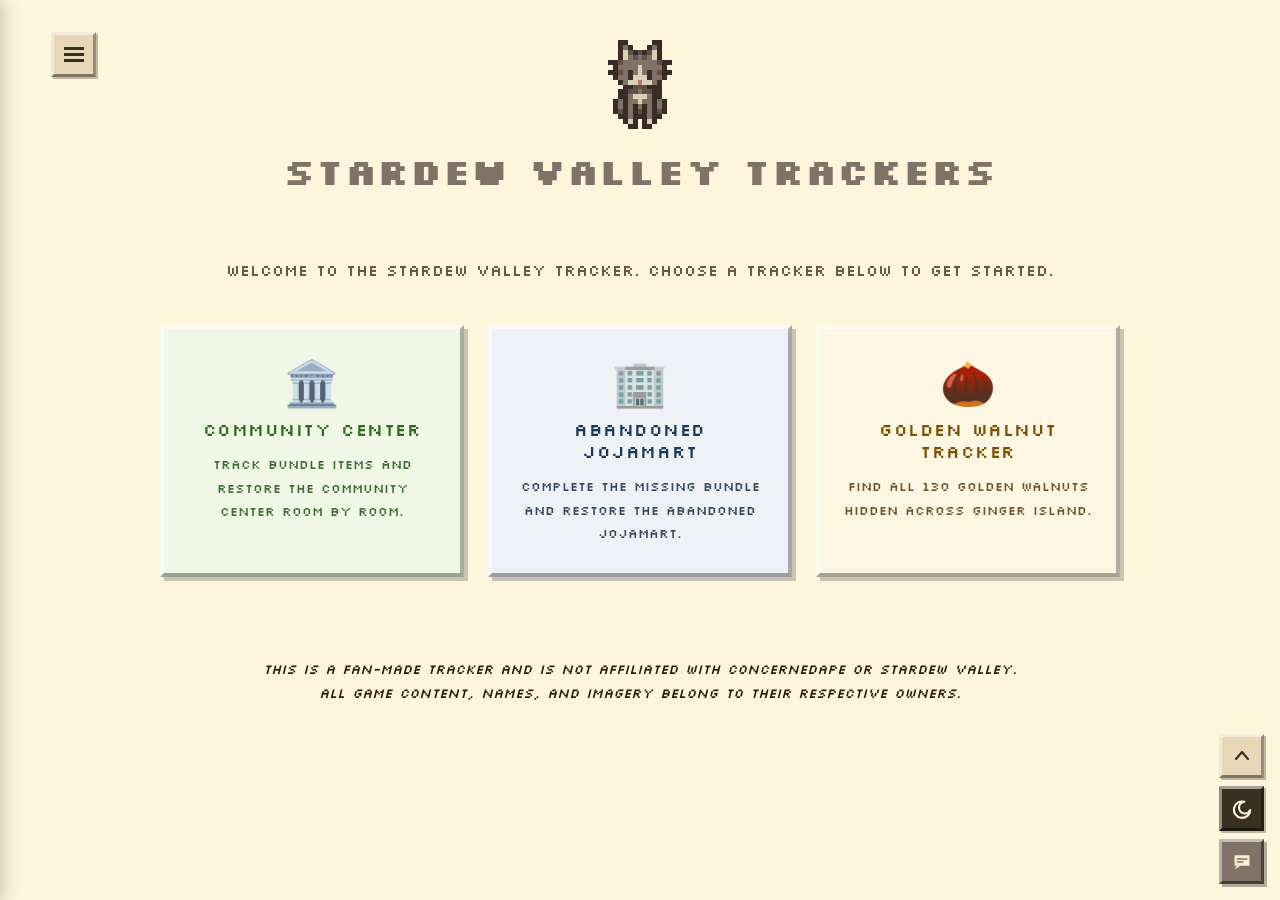
==== commit 6f28bc29: "Added gem bird subitems" ====
--- a/index.html
+++ b/index.html
@@ -100,7 +100,7 @@
 <div class="joja-banner" id="joja-banner"></div>
 
 <div id="home-page" style="display:none; margin-top:3.5rem; padding: 0 0 2rem;">
-  <div class="home-intro">Welcome to the Stardew Tracker. Choose a tracker below to get started.</div>
+  <div class="home-intro">Welcome to the Stardew Valley Tracker. Choose a tracker below to get started.</div>
   <div class="home-cards">
     <button class="home-card mode-cc" id="home-btn-cc">
       <div class="home-card-icon">🏛️</div>
@@ -355,7 +355,7 @@
       { name: "Place a Banana on the altar by Leo's hut staircase — a gorilla will reward you with 3 walnuts. Banana saplings can be purchased from the Island Trader for 5 Dragon Teeth ×3",count: 3, img: "eastimages/Banana_Shrine.png" },
       { name: "Hit the tree inside Leo's hut with an axe ×1",count: 1, img: "eastimages/Walnuteastleohut.png" },
       { name: "Hidden passage east of Leo's stairs → south of Gem Bird Shrine ×1",count: 1, img: "eastimages/Walnuteasthiddenshrine.png" },
-      { name: "Complete the Gem Birds puzzle: on rainy days, a Gem Bird appears in one random region of the island (north, south, east, or west). Approach it to make it fly away and drop a gemstone, then place the gem on a pedestal ×5",count: 5, img: "eastimages/Walnutgembirdshrine.png" }
+      { name: "Complete the Gem Birds puzzle: on rainy days, a Gem Bird appears in one random region of the island (north, south, east, or west). Approach it to make it fly away and drop a gemstone, then place the gem on a pedestal ×5",count: 5, img: "eastimages/Walnutgembirdshrine.png", subChecks: ["North ×1", "South ×1", "East ×1", "West ×1"] }
     ]}]
   },
   {
@@ -715,7 +715,7 @@
         // Sub-checkboxes (e.g. snake collection)
         let subChecksHtml = '';
         if (isWalnutMode && item.subChecks) {
-          subChecksHtml = `<span class="sub-checks-wrap${item.subChecks.length <= 3 ? ' sub-checks-wrap--spacious' : ''}">${item.subChecks.map((label, sci) => {
+          subChecksHtml = `<span class="sub-checks-wrap${item.subChecks.length <= 4 ? ' sub-checks-wrap--spacious' : ''}${item.subChecks.length <= 4 && item.subChecks.length > 3 ? ' sub-checks-wrap--narrow' : ''}">${item.subChecks.map((label, sci) => {
             const sk = `subchecks_${room.id}_${bi}_${ii}_${sci}`;
             const isSubChecked = !!state[sk];
             return `<label class="sub-check-label" onclick="event.stopPropagation()"><input type="checkbox" class="sub-check-input" data-room="${room.id}" data-bundle="${bi}" data-item="${ii}" data-sci="${sci}" data-sub-key="${sk}"${isSubChecked ? ' checked' : ''}><span class="sub-check-name">${label}</span></label>`;
@@ -1096,7 +1096,7 @@
 
         let srSubChecksHtml = '';
         if (isWalnutMode && item.subChecks) {
-          srSubChecksHtml = `<span class="sub-checks-wrap${item.subChecks.length <= 3 ? ' sub-checks-wrap--spacious' : ''}">${item.subChecks.map((label, sci) => {
+          srSubChecksHtml = `<span class="sub-checks-wrap${item.subChecks.length <= 4 ? ' sub-checks-wrap--spacious' : ''}${item.subChecks.length <= 4 && item.subChecks.length > 3 ? ' sub-checks-wrap--narrow' : ''}">${item.subChecks.map((label, sci) => {
             const sk = `subchecks_${room.id}_${bi}_${ii}_${sci}`;
             const isSubChecked = !!state[sk];
             return `<label class="sub-check-label" onclick="event.stopPropagation()"><input type="checkbox" class="sub-check-input" data-room="${room.id}" data-bundle="${bi}" data-item="${ii}" data-sci="${sci}" data-sub-key="${sk}"${isSubChecked ? ' checked' : ''}><span class="sub-check-name">${label}</span></label>`;
@@ -1509,7 +1509,7 @@
   const isHome   = currentMode === 'home';
   document.body.classList.toggle('joja-mode', isJoja);
 
-  const titles = { home: 'Stardew Tracker', cc: 'Community Center Restoration Tracker', joja: 'Abandoned Jojamart: The Missing Bundle', walnut: 'Golden Walnut Tracker' };
+  const titles = { home: 'Stardew Valley Trackers', cc: 'Community Center Restoration Tracker', joja: 'Abandoned Jojamart: The Missing Bundle', walnut: 'Golden Walnut Tracker' };
   h1.textContent = titles[currentMode] || titles.cc;
 
   // Show/hide main tracker UI vs home page
--- a/styles.css
+++ b/styles.css
@@ -863,6 +863,9 @@
   .sub-checks-wrap--spacious {
     gap: 0.75rem;
   }
+  .sub-checks-wrap--narrow {
+    width: 11rem;
+  }
   .sub-check-label {
     display: flex;
     align-items: center;
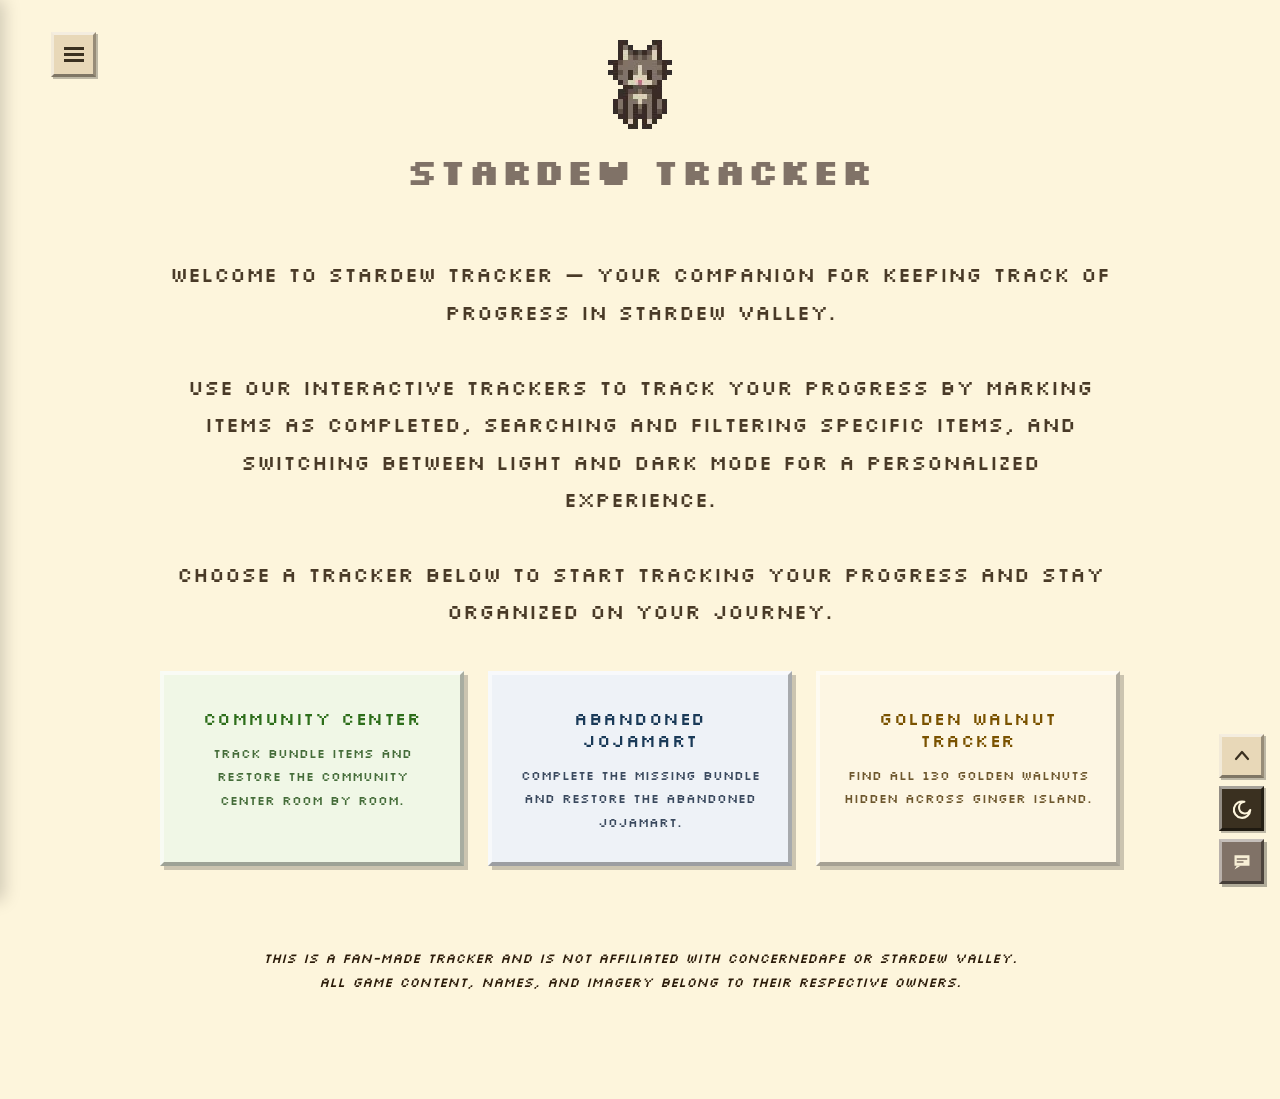
==== commit 80abde39: "Add files via upload" ====
--- a/index.html
+++ b/index.html
@@ -46,7 +46,7 @@
       <svg width="20" height="16" viewBox="0 0 20 16" xmlns="http://www.w3.org/2000/svg" shape-rendering="crispEdges" style="position:relative;top:1px;"><rect x="0" y="0" width="20" height="3" fill="currentColor"/><rect x="0" y="6" width="20" height="3" fill="currentColor"/><rect x="0" y="12" width="20" height="3" fill="currentColor"/></svg>
     </button>
   </div>
-  <div class="header-emblem"><img src="[data-uri]" alt="Cat" style="width:64px;height:auto;image-rendering:pixelated;"></div>
+  <div class="header-emblem"><a href="#" id="cat-home-link" style="display:inline-block;cursor:pointer;text-decoration:none;" onclick="event.preventDefault(); if(typeof switchMode==='function'){switchMode('home');};"><img src="[data-uri]" alt="Cat" style="width:64px;height:auto;image-rendering:pixelated;"></a></div>
   <h1>Community Center Restoration Tracker</h1>
 </header>
 
@@ -54,7 +54,7 @@
 <div id="side-drawer" class="side-drawer" style="transform:translateX(-100%);">
   <div class="drawer-header">Trackers</div>
   <nav class="drawer-nav">
-    <button class="drawer-nav-btn mode-home"   id="mode-btn-home">🏠 Home</button>
+    <button class="drawer-nav-btn mode-home"   id="mode-btn-home">Home</button>
     <button class="drawer-nav-btn mode-cc"     id="mode-btn-cc">Community Center Restoration</button>
     <button class="drawer-nav-btn mode-joja"   id="mode-btn-joja">Abandoned Jojamart</button>
     <button class="drawer-nav-btn mode-walnut" id="mode-btn-walnut">Golden Walnut Tracker</button>
@@ -100,20 +100,17 @@
 <div class="joja-banner" id="joja-banner"></div>
 
 <div id="home-page" style="display:none; margin-top:3.5rem; padding: 0 0 2rem;">
-  <div class="home-intro">Welcome to the Stardew Valley Tracker. Choose a tracker below to get started.</div>
+  <div class="home-intro">Welcome to Stardew Tracker — your companion for keeping track of progress in Stardew Valley.<br><br>Use our interactive trackers to track your progress by marking items as completed, searching and filtering specific items, and switching between light and dark mode for a personalized experience.<br><br>Choose a tracker below to start tracking your progress and stay organized on your journey.</div>
   <div class="home-cards">
     <button class="home-card mode-cc" id="home-btn-cc">
-      <div class="home-card-icon">🏛️</div>
       <div class="home-card-title">Community Center</div>
       <div class="home-card-desc">Track bundle items and restore the Community Center room by room.</div>
     </button>
     <button class="home-card mode-joja" id="home-btn-joja">
-      <div class="home-card-icon">🏢</div>
       <div class="home-card-title">Abandoned Jojamart</div>
       <div class="home-card-desc">Complete the missing bundle and restore the Abandoned Jojamart.</div>
     </button>
     <button class="home-card mode-walnut" id="home-btn-walnut">
-      <div class="home-card-icon">🌰</div>
       <div class="home-card-title">Golden Walnut Tracker</div>
       <div class="home-card-desc">Find all 130 Golden Walnuts hidden across Ginger Island.</div>
     </button>
@@ -130,6 +127,7 @@
 
 <div class="item-tooltip" id="item-tooltip">
   <div class="tooltip-name" id="tooltip-name"></div>
+  <div class="tooltip-subtitle" id="tooltip-subtitle"></div>
   <ul class="tooltip-sources" id="tooltip-sources"></ul>
 </div>
 
@@ -355,7 +353,7 @@
       { name: "Place a Banana on the altar by Leo's hut staircase — a gorilla will reward you with 3 walnuts. Banana saplings can be purchased from the Island Trader for 5 Dragon Teeth ×3",count: 3, img: "eastimages/Banana_Shrine.png" },
       { name: "Hit the tree inside Leo's hut with an axe ×1",count: 1, img: "eastimages/Walnuteastleohut.png" },
       { name: "Hidden passage east of Leo's stairs → south of Gem Bird Shrine ×1",count: 1, img: "eastimages/Walnuteasthiddenshrine.png" },
-      { name: "Complete the Gem Birds puzzle: on rainy days, a Gem Bird appears in one random region of the island (north, south, east, or west). Approach it to make it fly away and drop a gemstone, then place the gem on a pedestal ×5",count: 5, img: "eastimages/Walnutgembirdshrine.png", subChecks: ["North ×1", "South ×1", "East ×1", "West ×1"] }
+      { name: "Complete the Gem Birds puzzle: on rainy days, a Gem Bird appears in one random region of the island (north, south, east, or west). Approach it to make it fly away and drop a gemstone, then place the gem on a pedestal ×5",count: 5, img: "eastimages/Walnutgembirdshrine.png", subChecks: ["North ×1", "South ×1", "East ×1", "West ×1"], subChecksEqualCells: true }
     ]}]
   },
   {
@@ -398,7 +396,7 @@
       { name: "Dig center of stone circle up north steps of dig site ×1",count: 1, img: "northimages/WalnutNorthIslandDigsiteRamp.png" },
       { name: "Walnut plant west across bridge from north dig site steps ×1",count: 1, img: "northimages/Walnutdigsiteleft.png" },
       { name: "Hidden passage east of dig site → two walnut plants ×2",count: 2, img: "northimages/Walnutnorthdigsiteright.png" },
-      { name: "Island Field Office — complete Large Animal collection ×6", count: 6, img: "northimages/Island_Field_Office.png", subChecks: ["Fossilized Leg ×1", "Fossilized Leg ×1", "Fossilized Ribs ×1", "Fossilized Skull ×1", "Fossilized Spine ×1", "Fossilized Tail ×1"] },
+      { name: "Island Field Office — complete Large Animal collection ×6", count: 6, img: "northimages/Island_Field_Office.png", subChecks: ["Fossilized Leg ×1", "Fossilized Leg ×1", "Fossilized Ribs ×1", "Fossilized Skull ×1", "Fossilized Spine ×1", "Fossilized Tail ×1"], subChecksTwoCol: true, subChecksShorten: "Fossilized " },
       { name: "Island Field Office — complete Snake collection ×3",count: 3, img: "northimages/Island_Field_Office.png", subChecks: ["Snake Skull ×1", "Snake Vertebrae ×1", "Snake Vertebrae ×1"] },
       { name: "Island Field Office — donate Mummified Frog ×1",count: 1, img: "northimages/Island_Field_Office.png" },
       { name: "Island Field Office — donate Mummified Bat ×1",count: 1, img: "northimages/Island_Field_Office.png" },
@@ -715,11 +713,29 @@
         // Sub-checkboxes (e.g. snake collection)
         let subChecksHtml = '';
         if (isWalnutMode && item.subChecks) {
-          subChecksHtml = `<span class="sub-checks-wrap${item.subChecks.length <= 4 ? ' sub-checks-wrap--spacious' : ''}${item.subChecks.length <= 4 && item.subChecks.length > 3 ? ' sub-checks-wrap--narrow' : ''}">${item.subChecks.map((label, sci) => {
+          const noImgLabels = new Set(['North', 'South', 'East', 'West']);
+          const twoCol = !!item.subChecksTwoCol;
+          const shorten = item.subChecksShorten || '';
+          const equalCells = !!item.subChecksEqualCells;
+          const half = Math.ceil(item.subChecks.length / 2);
+          const renderLabel = (label, sci) => {
             const sk = `subchecks_${room.id}_${bi}_${ii}_${sci}`;
             const isSubChecked = !!state[sk];
-            return `<label class="sub-check-label" onclick="event.stopPropagation()"><input type="checkbox" class="sub-check-input" data-room="${room.id}" data-bundle="${bi}" data-item="${ii}" data-sci="${sci}" data-sub-key="${sk}"${isSubChecked ? ' checked' : ''}><span class="sub-check-name">${label}</span></label>`;
-          }).join('')}</span>`;
+            const baseName = label.replace(/\s*×\d+$/, '').trim();
+            const displayLabel = shorten ? label.replace(shorten, '') : label;
+            const showImg = !noImgLabels.has(baseName);
+            const imgFile = baseName.replace(/ /g, '_') + '.png';
+            const subImgHtml = showImg ? `<img class="sub-check-img" src="fossilimages/${imgFile}" alt="${baseName}">` : '';
+            const extraClass = equalCells ? ' sub-check-label--equal' : '';
+            return `<label class="sub-check-label${extraClass}" onclick="event.stopPropagation()"><input type="checkbox" class="sub-check-input" data-room="${room.id}" data-bundle="${bi}" data-item="${ii}" data-sci="${sci}" data-sub-key="${sk}"${isSubChecked ? ' checked' : ''}><span class="sub-check-name" data-lookup="${baseName}">${displayLabel}</span>${subImgHtml}</label>`;
+          };
+          if (twoCol) {
+            const col1 = item.subChecks.slice(0, half).map((label, sci) => renderLabel(label, sci)).join('');
+            const col2 = item.subChecks.slice(half).map((label, sci) => renderLabel(label, sci + half)).join('');
+            subChecksHtml = `<span class="sub-checks-wrap sub-checks-wrap--twocol"><span class="sub-checks-col">${col1}</span><span class="sub-checks-col">${col2}</span></span>`;
+          } else {
+            subChecksHtml = `<span class="sub-checks-wrap${item.subChecks.length <= 4 ? ' sub-checks-wrap--spacious' : ''}${item.subChecks.length <= 4 && item.subChecks.length > 3 ? ' sub-checks-wrap--narrow' : ''}">${item.subChecks.map((label, sci) => renderLabel(label, sci)).join('')}</span>`;
+          }
         }
 
         const rightGroup = (subChecksHtml || (isWalnutMode && countVal !== null) || (isWalnutMode && item.progress !== undefined))
@@ -1096,11 +1112,29 @@
 
         let srSubChecksHtml = '';
         if (isWalnutMode && item.subChecks) {
-          srSubChecksHtml = `<span class="sub-checks-wrap${item.subChecks.length <= 4 ? ' sub-checks-wrap--spacious' : ''}${item.subChecks.length <= 4 && item.subChecks.length > 3 ? ' sub-checks-wrap--narrow' : ''}">${item.subChecks.map((label, sci) => {
+          const srNoImgLabels = new Set(['North', 'South', 'East', 'West']);
+          const srTwoCol = !!item.subChecksTwoCol;
+          const srShorten = item.subChecksShorten || '';
+          const srEqualCells = !!item.subChecksEqualCells;
+          const srHalf = Math.ceil(item.subChecks.length / 2);
+          const srRenderLabel = (label, sci) => {
             const sk = `subchecks_${room.id}_${bi}_${ii}_${sci}`;
             const isSubChecked = !!state[sk];
-            return `<label class="sub-check-label" onclick="event.stopPropagation()"><input type="checkbox" class="sub-check-input" data-room="${room.id}" data-bundle="${bi}" data-item="${ii}" data-sci="${sci}" data-sub-key="${sk}"${isSubChecked ? ' checked' : ''}><span class="sub-check-name">${label}</span></label>`;
-          }).join('')}</span>`;
+            const baseName = label.replace(/\s*×\d+$/, '').trim();
+            const displayLabel = srShorten ? label.replace(srShorten, '') : label;
+            const showImg = !srNoImgLabels.has(baseName);
+            const imgFile = baseName.replace(/ /g, '_') + '.png';
+            const subImgHtml = showImg ? `<img class="sub-check-img" src="fossilimages/${imgFile}" alt="${baseName}">` : '';
+            const extraClass = srEqualCells ? ' sub-check-label--equal' : '';
+            return `<label class="sub-check-label${extraClass}" onclick="event.stopPropagation()"><input type="checkbox" class="sub-check-input" data-room="${room.id}" data-bundle="${bi}" data-item="${ii}" data-sci="${sci}" data-sub-key="${sk}"${isSubChecked ? ' checked' : ''}><span class="sub-check-name">${displayLabel}</span>${subImgHtml}</label>`;
+          };
+          if (srTwoCol) {
+            const srCol1 = item.subChecks.slice(0, srHalf).map((label, sci) => srRenderLabel(label, sci)).join('');
+            const srCol2 = item.subChecks.slice(srHalf).map((label, sci) => srRenderLabel(label, sci + srHalf)).join('');
+            srSubChecksHtml = `<span class="sub-checks-wrap sub-checks-wrap--twocol"><span class="sub-checks-col">${srCol1}</span><span class="sub-checks-col">${srCol2}</span></span>`;
+          } else {
+            srSubChecksHtml = `<span class="sub-checks-wrap${item.subChecks.length <= 4 ? ' sub-checks-wrap--spacious' : ''}${item.subChecks.length <= 4 && item.subChecks.length > 3 ? ' sub-checks-wrap--narrow' : ''}">${item.subChecks.map((label, sci) => srRenderLabel(label, sci)).join('')}</span>`;
+          }
         }
 
         const srRightGroup = (srSubChecksHtml || srCountVal !== null || (isWalnutMode && item.progress !== undefined))
@@ -1419,15 +1453,48 @@
   "Ancient Fruit ×5 (gold quality)": { season: "All Season", sources: ["Ancient seed can be obtained from: monster drops, fishing treasure chest, artifact trove"] },
   "Ancient Fruit": { season: "All Season", sources: ["Ancient seed can be obtained from: monster drops, fishing treasure chest, artifact trove"] },
   "Void Salmon (gold or iridium quality)": { season: "All Season", sources: ["Fish in the Witch's Swamp (any weather)", "Use Tackle to boost quality"] },
-  "Caviar": { season: "All Season", sources: ["Put Sturgeon Roe in a Preserves Jar", "Sturgeon caught in Mountain Lake (Summer & Winter)"] }
+  "Caviar": { season: "All Season", sources: ["Put Sturgeon Roe in a Preserves Jar", "Sturgeon caught in Mountain Lake (Summer & Winter)"] },
+  "Fossilized Leg": { sources: ["Bone Nodes at the Dig Site (10%)"] },
+  "Fossilized Ribs": { sources: ["Artifact Spots at Island South (25%)", "Bone Nodes at the Dig Site (1.35%)"] },
+  "Fossilized Tail": { sources: ["Panning in the Dig Site river (20%)"] },
+  "Fossilized Skull": { sources: ["Cracking open a golden coconut (14%)"] },
+  "Fossilized Spine": { sources: ["Fishing in the Dig Site river (10%)"] },
+  "Island Field Office — donate Mummified Frog": { sources: ["Cutting weeds in the Ginger Island Jungle (Leo's hut area)"] },
+  "Island Field Office — donate Mummified Bat": { sources: ["Breaking Rocks in the Volcano Dungeon (0.5%)"] },
+  "Snake Vertebrae": { subtitle: "In Ginger Island West:", sources: ["Artifact Spots (22.5%)", "Mussel Nodes (2.5%)", "Rocks (1%)"] },
+  "Snake Skull": { groups: [
+    { subtitle: "In Island West:", sources: ["Artifact Spots (10%)", "Fishing (10%)"] },
+    { subtitle: "Dig Site:", sources: ["Artifact Spots (10%)"] }
+  ] }
 };
 
 const tooltip       = document.getElementById('item-tooltip');
 const tooltipName   = document.getElementById('tooltip-name');
 const tooltipSeason = document.getElementById('tooltip-season');
 const tooltipSources = document.getElementById('tooltip-sources');
+const tooltipSubtitle = document.getElementById('tooltip-subtitle');
 
 document.addEventListener('mouseover', e => {
+  // Check for sub-check-name hover first
+  const subNameEl = e.target.closest('.sub-check-name');
+  if (subNameEl) {
+    const name = subNameEl.dataset.lookup || subNameEl.textContent.trim().replace(/\s*×\d+$/, '').trim();
+    const info = ITEM_INFO[name];
+    if (!info) return;
+    tooltipName.textContent = name;
+    if (info.groups) {
+      tooltipSubtitle.textContent = '';
+      tooltipSources.innerHTML = info.groups.map(g =>
+        (g.subtitle ? `<li class="tooltip-group-subtitle">${g.subtitle}</li>` : '') +
+        g.sources.map(s => `<li>${s}</li>`).join('')
+      ).join('');
+    } else {
+      tooltipSubtitle.textContent = info.subtitle || '';
+      tooltipSources.innerHTML = info.sources.map(s => `<li>${s}</li>`).join('');
+    }
+    tooltip.classList.add('visible');
+    return;
+  }
   const row = e.target.closest('.item-row');
   if (!row) return;
   const nameEl = row.querySelector('.item-name');
@@ -1437,7 +1504,16 @@
   const info = ITEM_INFO[name];
   if (!info) return;
   tooltipName.textContent = name;
-  tooltipSources.innerHTML = info.sources.map(s => `<li>${s}</li>`).join('');
+  if (info.groups) {
+    tooltipSubtitle.textContent = '';
+    tooltipSources.innerHTML = info.groups.map(g =>
+      (g.subtitle ? `<li class="tooltip-group-subtitle">${g.subtitle}</li>` : '') +
+      g.sources.map(s => `<li>${s}</li>`).join('')
+    ).join('');
+  } else {
+    tooltipSubtitle.textContent = info.subtitle || '';
+    tooltipSources.innerHTML = info.sources.map(s => `<li>${s}</li>`).join('');
+  }
   tooltip.classList.add('visible');
 });
 
@@ -1452,6 +1528,11 @@
 });
 
 document.addEventListener('mouseout', e => {
+  if (e.target.closest('.sub-check-name')) {
+    const label = e.target.closest('.sub-check-label');
+    if (label && !label.contains(e.relatedTarget)) tooltip.classList.remove('visible');
+    return;
+  }
   const row = e.target.closest('.item-row');
   if (!row) return;
   if (!row.contains(e.relatedTarget)) tooltip.classList.remove('visible');
@@ -1509,7 +1590,7 @@
   const isHome   = currentMode === 'home';
   document.body.classList.toggle('joja-mode', isJoja);
 
-  const titles = { home: 'Stardew Valley Trackers', cc: 'Community Center Restoration Tracker', joja: 'Abandoned Jojamart: The Missing Bundle', walnut: 'Golden Walnut Tracker' };
+  const titles = { home: 'Stardew Tracker', cc: 'Community Center Restoration Tracker', joja: 'Abandoned Jojamart: The Missing Bundle', walnut: 'Golden Walnut Tracker' };
   h1.textContent = titles[currentMode] || titles.cc;
 
   // Show/hide main tracker UI vs home page
--- a/styles.css
+++ b/styles.css
@@ -321,7 +321,7 @@
     display: none;
     flex-direction: column;
     gap: 1rem;
-    max-width: 100%;
+    max-width: 1060px;
     margin: 0 auto;
   }
 
@@ -731,7 +731,7 @@
   .room-walnut    .bundle-reward { color: var(--walnut-accent); }
   .room-walnut    .item-name { color: var(--walnut-text); }
   .room-walnut    .item-row.surplus .item-name { color: var(--walnut-text); }
-  .room-walnut    .item-check { color: var(--walnut-accent); width: 17px; height: 17px; font-size: 1rem; }
+  .room-walnut    .item-check { color: var(--walnut-accent); width: 17px; height: 17px; font-size: 1.4rem; }
   .room-walnut    .item-row.checked .item-check { background: var(--walnut-accent); }
   .room-walnut    .bundle-progress { color: var(--walnut-title); }
   .room-walnut    .bundles-list { grid-template-columns: 1fr; }
@@ -838,80 +838,157 @@
     opacity: 0.8;
     margin-left: auto;
   }
-  .walnut-wiki-link:hover { opacity: 1; background: var(--walnut-count-bg); }
-
-  /* Sub-checkboxes (snake collection etc.) */
-  .item-right-group {
-    display: flex;
-    flex-direction: row;
-    align-items: stretch;
-    align-self: stretch;
-    margin-left: auto;
-    flex-shrink: 0;
-  }
-  .sub-checks-wrap {
-    display: flex;
-    flex-direction: column;
-    gap: 0.35rem;
-    padding: 0.5rem 0.75rem;
-    border-left: 1px solid var(--walnut-border);
-    flex-shrink: 0;
-    align-self: stretch;
-    justify-content: center;
-    width: 18rem;
-  }
-  .sub-checks-wrap--spacious {
-    gap: 0.75rem;
-  }
-  .sub-checks-wrap--narrow {
-    width: 11rem;
-  }
-  .sub-check-label {
-    display: flex;
-    align-items: center;
-    gap: 0.35rem;
-    cursor: pointer;
-    user-select: none;
-    font-family: 'Silkscreen', monospace;
-    font-size: 1.05rem;
-    color: var(--walnut-text);
-    white-space: nowrap;
-  }
-  .sub-check-label:hover .sub-check-name { opacity: 1; }
-  .sub-check-name {
-    opacity: 0.8;
-    transition: opacity 0.1s;
-  }
-  .sub-check-input {
-    appearance: none;
-    -webkit-appearance: none;
-    width: 16px;
-    height: 16px;
-    border: 2px solid var(--walnut-border);
-    background: var(--walnut-bg);
-    cursor: pointer;
-    flex-shrink: 0;
-    position: relative;
-    border-radius: 0;
-    transition: background 0.1s, border-color 0.1s;
-  }
-  .sub-check-input:checked {
-    background: var(--walnut-accent);
-    border-color: var(--walnut-accent);
-  }
-  .sub-check-input:checked::after {
-    content: '';
-    position: absolute;
-    inset: 0;
-    background: url("data:image/svg+xml,%3Csvg xmlns='http://www.w3.org/2000/svg' viewBox='0 0 10 10'%3E%3Cpath d='M1.5 5 L4 7.5 L8.5 2.5' stroke='%23fff' stroke-width='2' fill='none' stroke-linecap='round' stroke-linejoin='round'/%3E%3C/svg%3E") center/9px no-repeat;
-  }
-  body.dark-mode .sub-check-input {
-    background: var(--walnut-bg);
-    border-color: var(--walnut-border);
-  }
-  body.dark-mode .sub-check-input:checked {
-    background: var(--walnut-accent);
-    border-color: var(--walnut-accent);
+  .walnut-wiki-link:hover { opacity: 1; background: var(--walnut-count-bg); }
+
+  /* Sub-checkboxes (snake collection etc.) */
+  .item-right-group {
+    display: flex;
+    flex-direction: row;
+    align-items: stretch;
+    align-self: stretch;
+    margin-left: auto;
+    flex-shrink: 0;
+  }
+  .sub-checks-wrap {
+    display: flex;
+    flex-direction: column;
+    gap: 0;
+    padding: 0;
+    border-left: 1px solid var(--walnut-border);
+    flex-shrink: 0;
+    align-self: stretch;
+    align-items: stretch;
+    width: 360px;
+    box-sizing: border-box;
+  }
+  .sub-checks-wrap--spacious {
+    gap: 0.75rem;
+  }
+  .sub-checks-wrap--narrow {
+    width: 11rem;
+  }
+  .sub-check-label {
+    display: flex;
+    align-items: center;
+    gap: 0.35rem;
+    cursor: pointer;
+    user-select: none;
+    font-family: 'Silkscreen', monospace;
+    font-size: 1.05rem;
+    color: var(--walnut-text);
+    white-space: nowrap;
+    width: 100%;
+    padding: 0.6rem 0.75rem;
+    transition: background 0.1s;
+  }
+  .sub-check-label:hover {
+    background: rgba(192,128,0,0.15);
+  }
+  .sub-check-label:hover .sub-check-name { opacity: 1; }
+  .sub-check-label + .sub-check-label {
+    border-top: 1px solid var(--walnut-border);
+  }
+  .sub-check-img {
+    width: 32px;
+    height: 32px;
+    image-rendering: pixelated;
+    margin-left: auto;
+    flex-shrink: 0;
+    opacity: 0.9;
+  }
+  .sub-checks-wrap--twocol {
+    display: flex;
+    flex-direction: row;
+    gap: 0;
+    width: 360px;
+    box-sizing: border-box;
+    padding: 0;
+    border-left: none;
+  }
+  .sub-checks-col {
+    display: flex;
+    flex-direction: column;
+    gap: 0;
+    padding: 0;
+    border-left: 1px solid var(--walnut-border);
+    width: 180px;
+    flex-shrink: 0;
+    box-sizing: border-box;
+    overflow: hidden;
+  }
+  .sub-checks-col .sub-check-label {
+    flex: 1;
+    padding: 0.5rem 0.75rem;
+    border-top: 1px solid var(--walnut-border);
+    justify-content: center;
+  }
+  .sub-checks-col .sub-check-label:first-child {
+    border-top: none;
+  }
+  /* Snake single-col: equal-height centered cells */
+  .sub-checks-wrap:not(:has(.sub-check-label--equal)) .sub-check-label {
+    flex: 1;
+    justify-content: center;
+  }
+  .sub-checks-wrap:not(:has(.sub-check-label--equal)) {
+    gap: 0;
+    padding: 0;
+  }
+  .sub-checks-wrap:not(:has(.sub-check-label--equal)) .sub-check-label + .sub-check-label {
+    border-top: 1px solid var(--walnut-border);
+  }
+  .sub-checks-wrap:not(:has(.sub-check-label--equal)) .sub-check-label:first-child {
+  }
+  /* Equal-height cells (gem birds): each label fills an equal slice, content centered */
+  .sub-checks-wrap:has(.sub-check-label--equal) {
+    gap: 0;
+    justify-content: stretch;
+    padding-top: 0;
+    padding-bottom: 0;
+  }
+  .sub-check-label--equal {
+    flex: 1;
+    align-items: center;
+    justify-content: flex-start;
+    border-top: 1px solid var(--walnut-border);
+  }
+  .sub-check-label--equal:first-child {
+    border-top: none;
+  }
+  .sub-check-name {
+    opacity: 0.8;
+    transition: opacity 0.1s;
+  }
+  .sub-check-input {
+    appearance: none;
+    -webkit-appearance: none;
+    width: 16px;
+    height: 16px;
+    border: 2px solid var(--walnut-border);
+    background: var(--walnut-bg);
+    cursor: pointer;
+    flex-shrink: 0;
+    position: relative;
+    border-radius: 0;
+    transition: background 0.1s, border-color 0.1s;
+  }
+  .sub-check-input:checked {
+    background: var(--walnut-accent);
+    border-color: var(--walnut-accent);
+  }
+  .sub-check-input:checked::after {
+    content: '';
+    position: absolute;
+    inset: 0;
+    background: url("data:image/svg+xml,%3Csvg xmlns='http://www.w3.org/2000/svg' viewBox='0 0 10 10'%3E%3Cpath d='M1.5 5 L4 7.5 L8.5 2.5' stroke='%23fff' stroke-width='2' fill='none' stroke-linecap='round' stroke-linejoin='round'/%3E%3C/svg%3E") center/9px no-repeat;
+  }
+  body.dark-mode .sub-check-input {
+    background: var(--walnut-bg);
+    border-color: var(--walnut-border);
+  }
+  body.dark-mode .sub-check-input:checked {
+    background: var(--walnut-accent);
+    border-color: var(--walnut-accent);
   }
 
   /* Search result groups get room theme colors too */
@@ -1395,7 +1472,7 @@
     border: 2px solid rgba(80,120,40,0.5);
     border-radius: 3px;
     padding: 0.8rem 1rem;
-    max-width: 280px;
+    max-width: 320px;
     pointer-events: none;
     opacity: 0;
     transition: opacity 0.15s;
@@ -1434,6 +1511,25 @@
     color: #3a9830;
     flex-shrink: 0;
     font-size: 0.975rem;
+  }
+
+  .tooltip-subtitle {
+    font-family: 'Silkscreen', monospace;
+    font-size: 1.1rem;
+    color: var(--tooltip-source-color);
+    margin-bottom: 0.25rem;
+  }
+
+  .tooltip-subtitle:empty {
+    display: none;
+  }
+
+  .tooltip-sources li.tooltip-group-subtitle {
+    color: var(--tooltip-source-color);
+    margin-top: 0.25rem;
+  }
+  .tooltip-sources li.tooltip-group-subtitle::before {
+    content: none;
   }
 
   /* Scrollbar */
@@ -1449,105 +1545,106 @@
   body.dark-mode .season-btn.rain        { background: var(--btn-rain-bg);        color: var(--btn-rain-color); }
   body.dark-mode .season-btn.uncollected { background: var(--btn-uncollected-bg); color: var(--btn-uncollected-color); }
   body.dark-mode .search-toggle-btn     { background: var(--btn-search-bg) !important; color: var(--btn-search-color) !important; }
-  .walnut-area-filters { display: flex; }
-  .season-btn.walnut-area-btn {
-    font-family: 'Silkscreen', monospace;
-    font-size: 1.6rem;
-    font-weight: 400;
-    width: 2.8rem;
-    height: 2.8rem;
-    padding: 0;
-    color: #7a5200;
-    border-color: rgba(180,130,20,0.4);
-    background: #f5e6b0;
-  }
-  .season-btn.walnut-area-btn.active {
-    border-color: #7a5200;
-    box-shadow: 0 0 0 2px rgba(180,130,20,0.35);
-  }
-  body.dark-mode .season-btn.walnut-area-btn {
-    background: #2a1e00;
-    color: #d4a030;
-    border-color: rgba(180,130,20,0.3);
-  }
-  body.dark-mode .season-btn.walnut-area-btn.active {
-    border-color: #d4a030;
-    box-shadow: 0 0 0 2px rgba(180,130,20,0.3);
-  }
-
-  /* Home page */
-  .home-intro {
-    font-family: 'Silkscreen', monospace;
-    font-size: 1rem;
-    color: var(--body-color);
-    opacity: 0.7;
-    text-align: center;
-    margin-bottom: 2.5rem;
-    line-height: 1.8;
-  }
-  .home-cards {
-    display: grid;
-    grid-template-columns: repeat(auto-fit, minmax(260px, 1fr));
-    gap: 1.5rem;
-    max-width: 960px;
-    margin: 0 auto;
-  }
-  .home-card {
-    display: flex;
-    flex-direction: column;
-    align-items: center;
-    text-align: center;
-    gap: 0.75rem;
-    padding: 2rem 1.5rem 1.75rem;
-    border-radius: 0;
-    cursor: pointer;
-    border: none;
-    border-top: 4px solid rgba(255,255,255,0.6);
-    border-left: 4px solid rgba(255,255,255,0.5);
-    border-right: 4px solid rgba(0,0,0,0.3);
-    border-bottom: 4px solid rgba(0,0,0,0.35);
-    box-shadow: 4px 4px 0 rgba(0,0,0,0.2);
-    transition: filter 0.1s, transform 0.12s, box-shadow 0.1s;
-  }
-  .home-card:hover {
-    filter: brightness(1.06);
-    transform: translateY(-3px);
-    box-shadow: 6px 6px 0 rgba(0,0,0,0.22);
-  }
-  .home-card:active {
-    transform: translateY(1px);
-    box-shadow: 1px 1px 0 rgba(0,0,0,0.2);
-    border-top: 4px solid rgba(0,0,0,0.3);
-    border-left: 4px solid rgba(0,0,0,0.25);
-    border-right: 4px solid rgba(255,255,255,0.5);
-    border-bottom: 4px solid rgba(255,255,255,0.55);
-  }
-  .home-card.mode-cc     { background: var(--craft-bg); }
-  .home-card.mode-cc     .home-card-title { color: var(--craft-title); }
-  .home-card.mode-cc     .home-card-desc  { color: var(--craft-text); }
-  .home-card.mode-joja   { background: var(--joja-bg); }
-  .home-card.mode-joja   .home-card-title { color: var(--joja-title); }
-  .home-card.mode-joja   .home-card-desc  { color: var(--joja-text); }
-  .home-card.mode-walnut { background: var(--walnut-bg); }
-  .home-card.mode-walnut .home-card-title { color: var(--walnut-title); }
-  .home-card.mode-walnut .home-card-desc  { color: var(--walnut-text); }
-  .home-card-icon {
-    font-size: 2.8rem;
-    line-height: 1;
-  }
-  .home-card-title {
-    font-family: 'Silkscreen', monospace;
-    font-size: 1.1rem;
-    font-weight: 400;
-    letter-spacing: 0.03em;
-  }
-  .home-card-desc {
-    font-family: 'Silkscreen', monospace;
-    font-size: 0.82rem;
-    line-height: 1.8;
-    opacity: 0.8;
-  }
-  .drawer-nav-btn.mode-home { background: #e8d8b8; color: #3a3020; }
+  .walnut-area-filters { display: flex; }
+  .season-btn.walnut-area-btn {
+    font-family: 'Silkscreen', monospace;
+    font-size: 1.6rem;
+    font-weight: 400;
+    width: 2.8rem;
+    height: 2.8rem;
+    padding: 0;
+    color: #7a5200;
+    border-color: rgba(180,130,20,0.4);
+    background: #f5e6b0;
+  }
+  .season-btn.walnut-area-btn.active {
+    border-color: #7a5200;
+    box-shadow: 0 0 0 2px rgba(180,130,20,0.35);
+  }
+  body.dark-mode .season-btn.walnut-area-btn {
+    background: #2a1e00;
+    color: #d4a030;
+    border-color: rgba(180,130,20,0.3);
+  }
+  body.dark-mode .season-btn.walnut-area-btn.active {
+    border-color: #d4a030;
+    box-shadow: 0 0 0 2px rgba(180,130,20,0.3);
+  }
+
+  /* Home page */
+  .home-intro {
+    font-family: 'Silkscreen', monospace;
+    font-size: 1.3rem;
+    color: var(--body-color);
+    opacity: 0.85;
+    text-align: center;
+    margin: 0 auto 2.5rem;
+    line-height: 1.8;
+    max-width: 80%;
+  }
+  .home-cards {
+    display: grid;
+    grid-template-columns: repeat(auto-fit, minmax(260px, 1fr));
+    gap: 1.5rem;
+    max-width: 960px;
+    margin: 0 auto;
+  }
+  .home-card {
+    display: flex;
+    flex-direction: column;
+    align-items: center;
+    text-align: center;
+    gap: 0.75rem;
+    padding: 2rem 1.5rem 1.75rem;
+    border-radius: 0;
+    cursor: pointer;
+    border: none;
+    border-top: 4px solid rgba(255,255,255,0.6);
+    border-left: 4px solid rgba(255,255,255,0.5);
+    border-right: 4px solid rgba(0,0,0,0.3);
+    border-bottom: 4px solid rgba(0,0,0,0.35);
+    box-shadow: 4px 4px 0 rgba(0,0,0,0.2);
+    transition: filter 0.1s, transform 0.12s, box-shadow 0.1s;
+  }
+  .home-card:hover {
+    filter: brightness(1.06);
+    transform: translateY(-3px);
+    box-shadow: 6px 6px 0 rgba(0,0,0,0.22);
+  }
+  .home-card:active {
+    transform: translateY(1px);
+    box-shadow: 1px 1px 0 rgba(0,0,0,0.2);
+    border-top: 4px solid rgba(0,0,0,0.3);
+    border-left: 4px solid rgba(0,0,0,0.25);
+    border-right: 4px solid rgba(255,255,255,0.5);
+    border-bottom: 4px solid rgba(255,255,255,0.55);
+  }
+  .home-card.mode-cc     { background: var(--craft-bg); }
+  .home-card.mode-cc     .home-card-title { color: var(--craft-title); }
+  .home-card.mode-cc     .home-card-desc  { color: var(--craft-text); }
+  .home-card.mode-joja   { background: var(--joja-bg); }
+  .home-card.mode-joja   .home-card-title { color: var(--joja-title); }
+  .home-card.mode-joja   .home-card-desc  { color: var(--joja-text); }
+  .home-card.mode-walnut { background: var(--walnut-bg); }
+  .home-card.mode-walnut .home-card-title { color: var(--walnut-title); }
+  .home-card.mode-walnut .home-card-desc  { color: var(--walnut-text); }
+  .home-card-icon {
+    font-size: 2.8rem;
+    line-height: 1;
+  }
+  .home-card-title {
+    font-family: 'Silkscreen', monospace;
+    font-size: 1.1rem;
+    font-weight: 400;
+    letter-spacing: 0.03em;
+  }
+  .home-card-desc {
+    font-family: 'Silkscreen', monospace;
+    font-size: 0.82rem;
+    line-height: 1.8;
+    opacity: 0.8;
+  }
+  .drawer-nav-btn.mode-home { background: #e8d8b8; color: #3a3020; }
   body.dark-mode .drawer-nav-btn.mode-home { background: #2a2010; color: #c8b880; }
 
   @media (max-width: 500px) {
